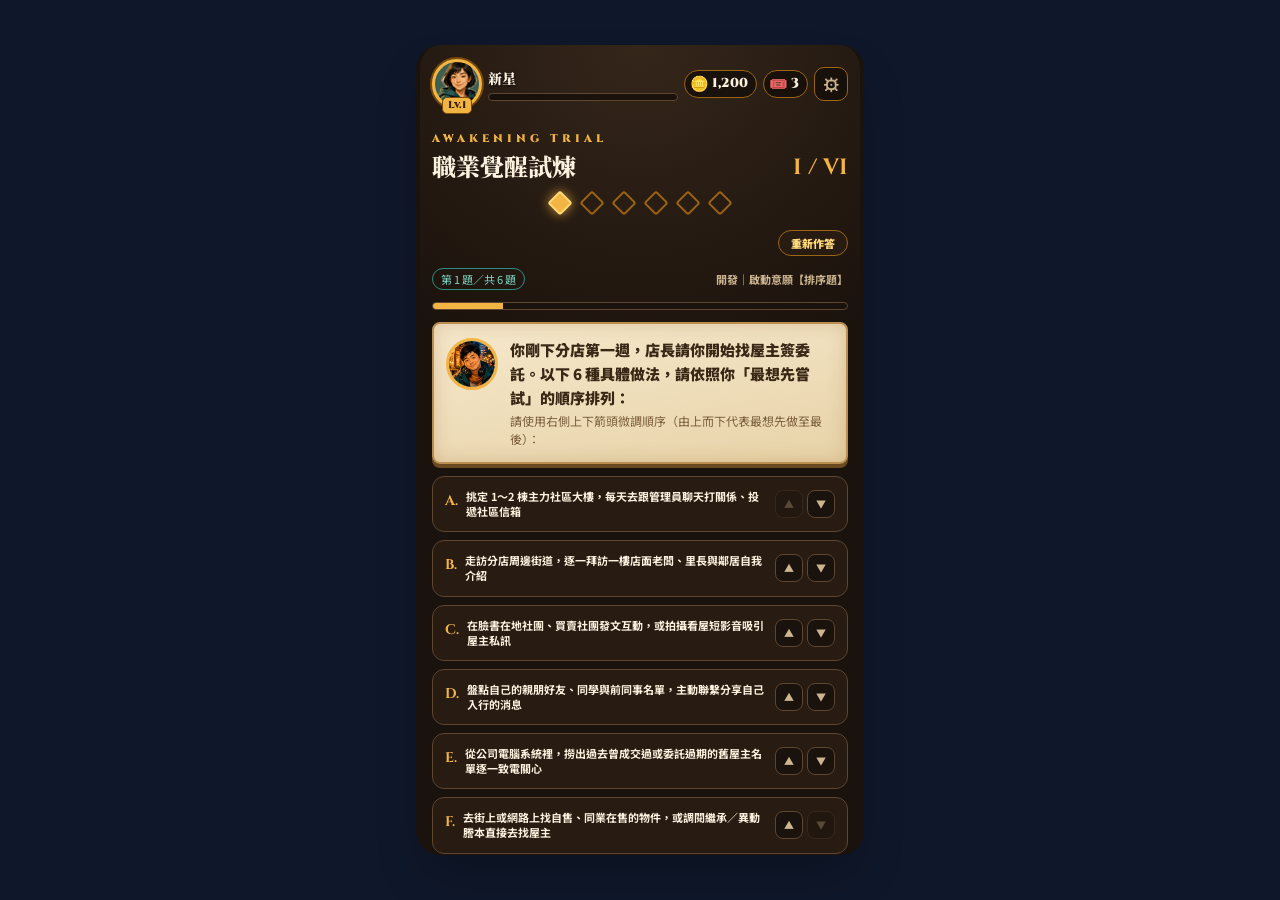
==== index.html @ 6717a186 "新增公會長後台（manager.html），店長功能和新人 APP 分開 - 新增 manager.html／manager.js／manager.css：Web 版公會長後台，沿用暖燈冒險風，適合電" ====
<!DOCTYPE html>
<html lang="zh-TW">
<head>
  <meta charset="UTF-8">
  <meta name="viewport" content="width=device-width, initial-scale=1.0, maximum-scale=1.0, user-scalable=no">
  <title>信義新人雙軌冒險系統</title>
  <link rel="stylesheet" href="./style.css?v=a0a22ce91d2d">
  <link rel="stylesheet" href="./cabinet-carousel.css?v=eacdd294b382">
  <link rel="stylesheet" href="./formal-features.css?v=f2ca365c1686">
<link rel="stylesheet" href="./formal-local.css?v=51ef784cbb22">
  <link rel="preconnect" href="https://fonts.googleapis.com">
  <link rel="stylesheet" href="https://fonts.googleapis.com/css2?family=Noto+Sans+TC:wght@500;700;900&family=Noto+Serif+TC:wght@700;900&family=Cinzel:wght@700;900&display=swap">
  <link rel="stylesheet" href="./theme-v4.css?v=v5b8">
  <link rel="stylesheet" href="./anim-v5.css?v=v5b8">
</head>
<body class="bg-slate-900 font-sans text-slate-900 select-none antialiased min-h-screen flex items-center justify-center p-0 sm:p-2">

  <!-- ======================================================== -->
  <!-- 手機外框容器 (Max 448px Mobile Mockup, 固定高度 flex 版型)  -->
  <!-- ======================================================== -->
  <div id="app-shell" class="w-full max-w-md bg-slate-50 h-screen sm:h-[90vh] sm:max-h-[920px] flex flex-col relative shadow-2xl overflow-hidden border-x-4 border-slate-900 sm:rounded-3xl">

    <!-- 頂部共通狀態欄 (Header: 永遠固定置頂) -->
    <header class="bg-sinyi-green text-white p-3 border-b-3 border-slate-900 shrink-0 z-40 shadow">
      <div class="flex justify-between items-center">
        <div class="flex items-center space-x-2">
          <div class="w-8 h-8 rounded-lg bg-lego-yellow text-slate-900 flex items-center justify-center font-black text-sm lego-card-sm">
            信
          </div>
          <div>
            <h1 class="text-xs font-black tracking-wide flex items-center gap-1">
              <span>信義新星・雙軌冒險</span>
              <span class="text-[9px] bg-white/20 px-1 rounded font-normal">正式版</span>
            </h1>
            <p class="text-[9px] text-emerald-100">新人培育導引 ✕ 遊戲化系統</p>
          </div>
        </div>

        <!-- 玩家等級與代幣資訊 -->
        <div class="flex items-center space-x-2 text-[10px] font-black">
          <div class="flex items-center space-x-1 bg-black/20 px-2 py-0.5 rounded-full border border-white/20">
            <span>⭐ Lv.<span id="header-user-level">1</span></span>
            <span class="text-emerald-300">|</span>
            <span id="header-user-exp">0</span> EXP
          </div>
          <div class="flex items-center bg-amber-400 text-slate-900 px-2 py-0.5 rounded-full border border-slate-900 lego-card-sm text-[9px]">
            🪙 <span id="header-user-coins">1,200</span>
          </div>
        </div>
      </div>
    </header>

    <!-- 主要內容滾動區 (中間獨立平滑滾動，頂底永遠不動) -->
    <main id="app-main-scroll" class="flex-1 overflow-y-auto p-3 space-y-3 pb-6">

      <!-- ======================================================== -->
      <!-- SCREEN 0: 新手適性測驗 (測驗完成後將永久隱藏)              -->
      <!-- ======================================================== -->
      <section id="screen-quiz-flow" class="space-y-3">
        <!-- 說明提示橫幅 -->
        <div class="bg-gradient-to-r from-lego-yellow to-amber-300 p-3 rounded-2xl lego-card text-slate-900 space-y-1">
          <div class="flex items-center justify-between">
            <span class="font-pixel text-[9px] bg-slate-900 text-white px-2 py-0.5 rounded">APTITUDE TEST</span>
            <span class="text-[10px] font-bold text-amber-950">官方雙軌風格測評</span>
          </div>
          <h2 class="text-xs font-black">新人適性啟航：找出最適合你的業務起跑線</h2>
          <p class="text-[10px] text-slate-700 leading-relaxed">
            透過 6 道情境選填題，精算推薦最符合你直覺的「開發起步路線」與「銷售起步路線」，完成後即可解鎖正式任務主頁與各大功能！
          </p>
        </div>

        <!-- 測驗卡片容器 -->
        <div id="quiz-container" class="bg-white p-3.5 rounded-2xl lego-card space-y-3">
          <div class="flex justify-between items-center text-xs">
            <span id="quiz-qnum-badge" class="font-pixel text-[9px] bg-lego-blue text-white px-2 py-0.5 rounded">第 1 題／共 6 題</span>
            <span id="quiz-type-label" class="text-[11px] font-bold text-slate-500">開發｜啟動意願排序題</span>
          </div>

          <div class="w-full bg-slate-200 h-2 rounded-full overflow-hidden border border-slate-400">
            <div id="quiz-progress-bar" class="bg-lego-green h-full w-[16.6%] transition-all duration-300"></div>
          </div>

          <div>
            <p id="quiz-question-title" class="text-xs font-black text-slate-900 leading-snug">
              你剛下分店第一週，店長請你開始找屋主簽委託。以下 6 種具體做法，請依照你「最想先嘗試」的順序排列：
            </p>
            <p id="quiz-question-hint" class="text-[10px] text-slate-500 mt-0.5">
              可點擊按鈕右側「▲ / ▼」上下微調，或直接拖曳調整排序。
            </p>
          </div>
          
          <!-- 選項清單區域 (第 1、4 題拖曳排序無第X名標籤) -->
          <div id="quiz-options-area" class="space-y-2 text-xs font-bold"></div>

          <!-- 排序題底部進度與重設 -->
          <div id="quiz-sort-footer" class="flex justify-between items-center pt-1 border-t border-slate-100 hidden">
            <span id="sort-progress-text" class="text-[10px] text-slate-500 font-bold">由上至下依序為優先順序</span>
            <button onclick="resetCurrentQuestionSort()" class="text-[10px] font-bold text-lego-red hover:underline flex items-center gap-0.5">
              <span>↺</span> 恢復預設
            </button>
          </div>

          <!-- 上下題切換按鈕列 -->
          <div class="flex items-center justify-between pt-2 border-t border-slate-100 gap-2">
            <button id="btn-prev-q" onclick="navigateQuiz(-1)" class="px-3 py-1.5 rounded-xl border-2 border-slate-800 bg-slate-100 text-slate-700 font-bold text-xs lego-btn disabled:opacity-40 disabled:pointer-events-none">
              ← 上一題
            </button>
            <div class="flex items-center gap-1">
              <button onclick="autoFillRemainingQuestions()" class="text-[9px] bg-slate-100 border border-slate-400 text-slate-600 px-2 py-1 rounded font-bold hover:bg-slate-200">
                ⚡ PM 一鍵填完
              </button>
              <button id="btn-next-q" onclick="navigateQuiz(1)" class="px-4 py-1.5 rounded-xl border-2 border-slate-900 bg-lego-yellow text-slate-900 font-black text-xs lego-btn">
                下一題 →
              </button>
            </div>
          </div>
        </div>

        <!-- 建議雙軌風格卡片 (即時計算呈現) -->
        <div id="card-recommendation" class="bg-amber-100 p-4 rounded-2xl lego-card space-y-3">
          <div class="flex items-center space-x-2">
            <span class="text-xl">🧭</span>
            <div>
              <div class="text-[9px] font-pixel text-lego-darkred">INITIAL RECOMMENDATION</div>
              <span class="text-xs font-black text-slate-900">適性傾向計算結果！建議雙軌起步路線：</span>
            </div>
          </div>
          
          <!-- 開發風格建議卡片 -->
          <div class="bg-white p-3 rounded-xl border-2 border-slate-900 flex justify-between items-center lego-card-sm gap-2">
            <div class="flex-1 min-w-0">
              <div class="text-[9px] font-bold text-slate-400 uppercase tracking-wider flex items-center gap-1">
                <span>建議開發路線</span>
                <span id="rec-dev-dimension" class="text-[8px] bg-emerald-100 text-emerald-800 px-1 py-0.2 rounded font-bold">地緣深耕</span>
              </div>
              <div class="text-xs font-black text-lego-green mt-0.5 flex items-center gap-1">
                <span id="rec-dev-icon">🏘️</span> <span id="rec-dev-title" class="truncate">社區經營型</span>
              </div>
              <div id="rec-dev-desc" class="text-[10px] text-slate-600 mt-0.5 leading-snug">鎖定特定社區大樓，針對管委會、物業人員與住戶建立長期關係與高頻互動，以掌握第一手屋況動態與委託機會。</div>
            </div>
            <button onclick="openChangeRouteModal('dev')" class="px-2.5 py-1.5 bg-lego-blue hover:bg-lego-darkblue text-white rounded-lg text-[10px] font-black shrink-0 lego-btn whitespace-nowrap">
              更換 ⇄
            </button>
          </div>

          <!-- 銷售風格建議卡片 -->
          <div class="bg-white p-3 rounded-xl border-2 border-slate-900 flex justify-between items-center lego-card-sm gap-2">
            <div class="flex-1 min-w-0">
              <div class="text-[9px] font-bold text-slate-400 uppercase tracking-wider flex items-center gap-1">
                <span>建議銷售路線</span>
                <span id="rec-sal-dimension" class="text-[8px] bg-blue-100 text-blue-800 px-1 py-0.2 rounded font-bold">人脈關係</span>
              </div>
              <div class="text-xs font-black text-lego-blue mt-0.5 flex items-center gap-1">
                <span id="rec-sal-icon">🗄️</span> <span id="rec-sal-title" class="truncate">公司既有人脈經營型</span>
              </div>
              <div id="rec-sal-desc" class="text-[10px] text-slate-600 mt-0.5 leading-snug">針對公司系統資料庫進行名單經營，對歷年已成交舊客、過往帶看未購客做定期回訪、需求喚醒與精準配案。</div>
            </div>
            <button onclick="openChangeRouteModal('sal')" class="px-2.5 py-1.5 bg-lego-blue hover:bg-lego-darkblue text-white rounded-lg text-[10px] font-black shrink-0 lego-btn whitespace-nowrap">
              更換 ⇄
            </button>
          </div>

          <!-- 確認鎖定路線並進入首頁按鈕 -->
          <button onclick="confirmAndEnterApp()" class="w-full py-3 bg-lego-red hover:bg-lego-darkred text-white rounded-xl text-xs font-black lego-btn flex items-center justify-center space-x-2 shadow-lg">
            <span>確認職業，進入主城</span>
            <span>➔</span>
          </button>
        </div>
      </section>

      <!-- ======================================================== -->
      <!-- TAB 1: 任務主頁 (Tasks Home)                             -->
      <!-- ======================================================== -->
      <section id="tab-tasks" class="space-y-3.5 hidden">
        <!-- 路線切換三按鈕列 -->
        <div class="grid grid-cols-3 gap-1.5 p-1 bg-slate-200 rounded-2xl border-2 border-slate-900 lego-card-sm">
          <button onclick="switchRoute('dev')" id="route-tab-dev" class="py-1.5 text-center rounded-xl text-xs font-black bg-lego-yellow text-slate-900 border border-slate-900 shadow-sm transition-all">
            社區深耕
          </button>
          <button onclick="switchRoute('sal')" id="route-tab-sal" class="py-1.5 text-center rounded-xl text-xs font-bold text-slate-600 hover:text-slate-900 transition-all">
            既有人脈
          </button>
          <button onclick="switchRoute('com')" id="route-tab-com" class="py-1.5 text-center rounded-xl text-xs font-bold text-slate-600 hover:text-slate-900 transition-all">
            冒險基本功
          </button>
        </div>

        <!-- 當前進行中 Hero 主線任務大卡片 -->
        <div id="tasks-hero-card" class="bg-white p-4 rounded-3xl lego-card border-slate-900 space-y-3">
          <!-- 動態注入 Hero 卡片內容 -->
        </div>

        <!-- 任務池列表 -->
        <div class="space-y-2">
          <div class="flex justify-between items-center px-1">
            <span id="tasks-pool-title" class="text-xs font-black text-slate-800">接下來的挑戰</span>
            <span class="text-[9px] text-slate-500 font-bold">完成解鎖更多情資</span>
          </div>
          <div id="tasks-slots-container" class="space-y-2">
            <!-- 動態注入任務槽 -->
          </div>
        </div>
      </section>

      <!-- ======================================================== -->
      <!-- TAB 2: 信義地圖 (PRD 案源/社區生活圈探索)                 -->
      <!-- ======================================================== -->
      <section id="tab-map" class="space-y-3 hidden">
        <!-- 頂部查詢切換列 -->
        <div class="flex items-center justify-between bg-white p-2 rounded-2xl lego-card-sm">
          <div class="flex space-x-1">
            <button onclick="switchMapQueryMode('community')" id="btn-query-comm" class="px-3 py-1 rounded-xl text-xs font-black bg-sinyi-green text-white border border-slate-900 transition-all">
              社區查詢
            </button>
            <button onclick="switchMapQueryMode('source')" id="btn-query-source" class="px-3 py-1 rounded-xl text-xs font-bold bg-slate-100 text-slate-600 hover:bg-slate-200 transition-all">
              案源查詢
            </button>
          </div>
          <!-- 建築圖例說明按鈕 -->
          <button onclick="openModal('modal-building-legend')" class="text-[10px] font-bold text-slate-600 hover:text-slate-900 flex items-center gap-1 bg-slate-100 px-2 py-1 rounded-lg border border-slate-300">
            <span>ℹ️ 建築圖例說明</span>
          </button>
        </div>

        <!-- 4大物件狀態色彩過濾列 (PRD 規格) -->
        <div class="flex items-center justify-between text-[9px] font-black bg-slate-200/80 p-2 rounded-xl border border-slate-300">
          <span class="text-slate-500">物件狀態：</span>
          <span class="flex items-center gap-1 text-emerald-800 bg-emerald-100 px-1.5 py-0.5 rounded border border-emerald-300">🟢 可售(信義有效)</span>
          <span class="flex items-center gap-1 text-amber-800 bg-amber-100 px-1.5 py-0.5 rounded border border-amber-300">🟡 潛案(市場在售)</span>
          <span class="flex items-center gap-1 text-slate-700 bg-slate-300 px-1.5 py-0.5 rounded border border-slate-400">⚪ 逾案(歷史過期)</span>
          <span class="flex items-center gap-1 text-rose-800 bg-rose-100 px-1.5 py-0.5 rounded border border-rose-300">🔴 開發機會</span>
        </div>

        <!-- 模擬地圖舞台 (互動點擊查看大樓與案源) -->
        <div class="relative w-full h-80 bg-slate-200 rounded-2xl border-3 border-slate-900 overflow-hidden lego-card">
          <!-- 道路底圖模擬 -->
          <div class="absolute inset-0 bg-[#e5e9ec]">
            <div class="absolute top-1/2 left-0 right-0 h-10 bg-slate-300 -translate-y-1/2 border-y-2 border-white/80"></div>
            <div class="absolute top-0 bottom-0 left-1/3 w-12 bg-slate-300 border-x-2 border-white/80"></div>
            <span class="absolute top-2 left-2 text-[9px] font-bold text-slate-400 tracking-wider">台北市信義區・松智生活圈</span>
          </div>

          <!-- 地標建築 1：大器四方 (社區大樓) -->
          <div onclick="selectMapBuilding('b1')" class="absolute top-12 left-10 p-2 bg-white rounded-xl border-2 border-slate-900 lego-btn cursor-pointer flex items-center space-x-1.5 z-10">
            <span class="text-xl">🏢</span>
            <div>
              <div class="text-[10px] font-black text-slate-900">大器四方</div>
              <div class="text-[8px] text-emerald-600 font-bold flex items-center gap-0.5">
                <span class="w-2 h-2 rounded-full bg-emerald-500 inline-block"></span> 可售 1 ｜ 潛案 2
              </div>
            </div>
          </div>

          <!-- 地標建築 2：松智金賞華廈 (華廈) -->
          <div onclick="selectMapBuilding('b2')" class="absolute top-28 right-8 p-2 bg-white rounded-xl border-2 border-slate-900 lego-btn cursor-pointer flex items-center space-x-1.5 z-10">
            <span class="text-xl">🏬</span>
            <div>
              <div class="text-[10px] font-black text-slate-900">松智金賞</div>
              <div class="text-[8px] text-amber-600 font-bold flex items-center gap-0.5">
                <span class="w-2 h-2 rounded-full bg-amber-500 inline-block"></span> 潛案 1 ｜ 逾案 1
              </div>
            </div>
          </div>

          <!-- 地標建築 3：莊敬路透天 (透天) -->
          <div onclick="selectMapBuilding('b3')" class="absolute bottom-6 left-12 p-2 bg-white rounded-xl border-2 border-slate-900 lego-btn cursor-pointer flex items-center space-x-1.5 z-10">
            <span class="text-xl">🏡</span>
            <div>
              <div class="text-[10px] font-black text-slate-900">莊敬傳家透天</div>
              <div class="text-[8px] text-rose-600 font-bold flex items-center gap-0.5">
                <span class="w-2 h-2 rounded-full bg-rose-500 inline-block"></span> 🔴 繼承異動機會
              </div>
            </div>
          </div>

          <!-- 地圖右下角快捷浮動資訊 -->
          <div class="absolute bottom-2 right-2 bg-white/95 px-2.5 py-1 rounded-xl border border-slate-800 text-[9px] font-bold shadow">
            點擊建築圖標查看 PRD 詳情
          </div>
        </div>

        <!-- 社區詳情抽屜面板 (點選建築後展開) -->
        <div id="building-detail-panel" class="bg-white p-3.5 rounded-2xl lego-card border-slate-900 space-y-3">
          <!-- 頂部標題與標籤 -->
          <div class="flex justify-between items-start border-b pb-2">
            <div>
              <div class="flex items-center gap-1.5">
                <span id="b-detail-icon" class="text-2xl">🏢</span>
                <div>
                  <h3 id="b-detail-name" class="text-xs font-black text-slate-900">大器四方</h3>
                  <p id="b-detail-type" class="text-[9px] text-slate-500">台北市信義區 ｜ 住宅大樓 (地上7層/地下1層)</p>
                </div>
              </div>
            </div>
            <button onclick="markCommunityTarget()" class="px-2.5 py-1 bg-lego-yellow hover:bg-amber-400 text-slate-900 rounded-lg text-[9px] font-black lego-btn">
              🎯 標記為耕耘目標
            </button>
          </div>

          <!-- 大樓四大詳細分頁抽屜切換 (PRD 規格) -->
          <div class="flex border-b border-slate-200 text-xs font-black text-slate-500">
            <button onclick="switchBuildingSubtab('summary')" id="bsub-tab-summary" class="pb-1.5 px-2 text-sinyi-green border-b-2 border-sinyi-green">社區摘要</button>
            <button onclick="switchBuildingSubtab('trends')" id="bsub-tab-trends" class="pb-1.5 px-2 hover:text-slate-800">行情走勢</button>
            <button onclick="switchBuildingSubtab('specs')" id="bsub-tab-specs" class="pb-1.5 px-2 hover:text-slate-800">社區詳情</button>
            <button onclick="switchBuildingSubtab('listings')" id="bsub-tab-listings" class="pb-1.5 px-2 hover:text-slate-800">在售案源</button>
          </div>

          <!-- 子頁籤內容區 (動態呈現) -->
          <div id="building-subtab-content" class="text-xs space-y-2">
            <!-- 動態注入社區摘要/行情/詳情/案源 -->
          </div>
        </div>
      </section>

      <!-- ======================================================== -->
      <!-- TAB 3: 成長手冊 (PRD 硬實力/軟實力與等級積分)             -->
      <!-- ======================================================== -->
      <section id="tab-handbook" class="space-y-3.5 hidden">
        <!-- 頂部能力總覽卡片 -->
        <div class="bg-gradient-to-r from-emerald-600 to-teal-700 text-white p-3.5 rounded-2xl lego-card border-slate-900 space-y-2">
          <div class="flex justify-between items-center">
            <div>
              <span class="text-[9px] font-pixel text-emerald-200">GROWTH HANDBOOK</span>
              <h2 class="text-xs font-black">新人全方位能力成長看板</h2>
            </div>
            <span class="text-xs font-black bg-white/20 px-2 py-0.5 rounded-full">
              等級最高 Lv.99
            </span>
          </div>
          <p class="text-[9px] text-emerald-100">
            每項能力依積分升等（如 10等需 300 分、11等需 350 分）。大分類等級依其所有子項總分精算！
          </p>

          <!-- 三大分類等級摘要列 -->
          <div class="grid grid-cols-3 gap-2 pt-1 text-center text-slate-900">
            <div class="bg-white/95 p-1.5 rounded-xl border border-slate-900">
              <div class="text-[8px] font-bold text-slate-500">硬實力・專業知識</div>
              <div class="text-xs font-black text-sinyi-green">Lv.<span id="cat-level-hard">4</span></div>
              <div class="text-[8px] text-slate-400">總分 <span id="cat-score-hard">120</span></div>
            </div>
            <div class="bg-white/95 p-1.5 rounded-xl border border-slate-900">
              <div class="text-[8px] font-bold text-slate-500">軟實力・開發能力</div>
              <div class="text-xs font-black text-lego-red">Lv.<span id="cat-level-dev">2</span></div>
              <div class="text-[8px] text-slate-400">總分 <span id="cat-score-dev">55</span></div>
            </div>
            <div class="bg-white/95 p-1.5 rounded-xl border border-slate-900">
              <div class="text-[8px] font-bold text-slate-500">軟實力・銷售能力</div>
              <div class="text-xs font-black text-lego-blue">Lv.<span id="cat-level-sal">2</span></div>
              <div class="text-[8px] text-slate-400">總分 <span id="cat-score-sal">45</span></div>
            </div>
          </div>
        </div>

        <!-- 3 大能力分類切換 -->
        <div class="flex border-2 border-slate-900 rounded-xl overflow-hidden bg-slate-200 lego-card-sm text-xs font-black">
          <button onclick="switchHandbookTab('hard')" id="hb-btn-hard" class="flex-1 py-1.5 bg-sinyi-green text-white transition-all text-center">
            硬實力：專業知識 (5項)
          </button>
          <button onclick="switchHandbookTab('dev')" id="hb-btn-dev" class="flex-1 py-1.5 bg-slate-100 text-slate-700 hover:bg-slate-50 transition-all text-center">
            軟實力：開發 (4項)
          </button>
          <button onclick="switchHandbookTab('sal')" id="hb-btn-sal" class="flex-1 py-1.5 bg-slate-100 text-slate-700 hover:bg-slate-50 transition-all text-center">
            軟實力：銷售 (4項)
          </button>
        </div>

        <!-- 能力清單卡片展示區 -->
        <div id="handbook-items-list" class="space-y-2 text-xs">
          <!-- 動態注入各子項進度、等級、升等所需分數與 PRD 定義 -->
        </div>
      </section>

      <!-- ======================================================== -->
      <!-- TAB 4: 主管展櫃 (PRD 盲盒抽卡與 3x3 趣味展示櫃)            -->
      <!-- ======================================================== -->
      <section id="tab-showcase" class="space-y-3.5 hidden">
        <!-- 頂部代幣與扭蛋機橫幅 -->
        <div class="bg-gradient-to-r from-amber-400 via-orange-400 to-amber-500 p-3.5 rounded-2xl lego-card border-slate-900 text-slate-900 space-y-2">
          <div class="flex justify-between items-center">
            <div class="flex items-center gap-1.5">
              <span class="text-xl">🎰</span>
              <div>
                <h2 class="text-xs font-black tracking-wide">主管 IP 盲盒扭蛋機</h2>
                <p id="gacha-active-pool-label" class="text-[9px] text-amber-950 font-bold">當期特選：【⚡ 托尼宇宙限定池 (12款主角)】</p>
              </div>
            </div>
            <!-- 代幣顯示區 -->
            <div class="flex items-center gap-2 bg-white/90 px-2.5 py-1 rounded-xl border border-slate-800 text-[10px] font-black shadow-sm">
              <span class="flex items-center gap-0.5">🪙 <span id="currency-coins">1,200</span></span>
              <span class="text-slate-300">|</span>
              <span class="flex items-center gap-0.5">🎟️ <span id="currency-tickets">3</span></span>
            </div>
          </div>

          <div class="flex gap-2 text-xs" aria-label="選擇獎池">
            <button id="pool-btn-tony" onclick="switchGachaPool('tony')" class="flex-1 py-1.5 rounded-lg bg-slate-900 text-white font-black border border-slate-900">托尼宇宙</button>
            <button id="pool-btn-chen" onclick="switchGachaPool('chen')" class="flex-1 py-1.5 rounded-lg bg-white text-slate-800 font-bold border border-slate-300">陳總宇宙</button>
            <button id="pool-btn-all" onclick="switchGachaPool('all')" class="flex-1 py-1.5 rounded-lg bg-white text-slate-800 font-bold border border-slate-300">雙宇宙混抽</button>
            <button id="pool-btn-super" onclick="switchGachaPool('super')" class="flex-1 py-1.5 rounded-lg bg-white text-slate-800 font-bold border border-slate-300">超業</button>
            <button id="pool-btn-family" onclick="switchGachaPool('family')" class="flex-1 py-1.5 rounded-lg bg-white text-slate-800 font-bold border border-slate-300">傳承限定</button>
          </div>
          <!-- 抽卡按鈕列 -->
          <div class="flex gap-2 pt-1">
            <button onclick="pullExecutiveGacha(1)" class="flex-1 py-2 bg-white hover:bg-slate-50 text-slate-900 rounded-xl text-xs font-black lego-btn flex flex-col items-center justify-center">
              <span>單抽盲盒</span>
              <span class="text-[8px] text-slate-500 font-bold mt-0.5">🪙 100 或 🎟️ 1 張</span>
            </button>
            <button onclick="pullExecutiveGacha(10)" class="flex-1 py-2 bg-lego-red hover:bg-lego-darkred text-white rounded-xl text-xs font-black lego-btn flex flex-col items-center justify-center shadow">
              <div class="flex items-center gap-1">
                <span>十連發盲盒</span>
                <span id="gacha-ten-badge" class="text-[8px] bg-yellow-300 text-slate-900 px-1 rounded font-pixel">95折・保底R</span>
              </div>
              <span id="gacha-ten-cost" class="text-[8px] text-amber-200 font-bold mt-0.5">🪙 950 幣 (保底稀有)</span>
            </button>
          </div>
          <p id="super-pool-note" class="hidden text-[9px] font-bold">超業系列：鼎元 4 款、婉嫣 5 款。每款都有 1～5 星造型；重複角色 +1 專屬碎片，每 5 片升 1 星。一般單抽機率：R 70%、SR 24%、SSR 6%；同稀有度內等機率抽取。與一般獎池共用 50 抽保底。</p>
          <p id="family-pool-note" class="hidden text-[9px] font-bold">周先生、王小姐各 50%，單抽與十連皆為獨立抽取。重複 IP 保留張數，可投入融合；KEN、HOWARD、HENRY 僅從融合取得。本池不累積一般獎池保底。</p>
          <div id="gacha-pity-info" class="flex justify-between items-center text-[8px] text-amber-950 font-bold px-0.5">
            <span>🛡️ 大保底機制：每 50 抽必得 SR 或 SSR 傳說造型</span>
            <span>已累積：<b id="gacha-pity-counter" class="text-slate-900">0</b>/50 抽</span>
          </div>
        </div>

        <button onclick="openAceBattle()" class="w-full py-3 rounded-xl bg-slate-900 text-amber-200 font-black text-sm lego-btn">⚔ IP 對戰擂台 · 選招出招</button>
        <button onclick="openFamilyFusion()" class="w-full py-3 rounded-xl bg-sinyi-green text-white font-black text-sm lego-btn">🧬 IP 融合工坊 · 成功率 70%，成功產出 3 張</button>

        <button onclick="openEvolutionCollection()" class="w-full py-2.5 rounded-xl bg-white text-sinyi-green font-black text-xs lego-btn">✨ 全角色五星進化圖鑑</button>

        <section id="ip-carousel" class="ip-carousel" aria-label="IP 角色展示櫃">
          <div class="carousel-heading"><div><small>THE IP COLLECTION</small><h3>我的 IP 典藏館</h3></div><span id="carousel-total">已收藏 0 款</span></div>
          <div id="carousel-filters" class="carousel-filters" role="group" aria-label="展示角色分類">
            <button data-filter="all" onclick="filterCabinetCarousel('all')" aria-pressed="true">全部</button>
            <button data-filter="chen" onclick="filterCabinetCarousel('chen')" aria-pressed="false">陳總</button>
            <button data-filter="tony" onclick="filterCabinetCarousel('tony')" aria-pressed="false">托尼</button>
            <button data-filter="super" onclick="filterCabinetCarousel('super')" aria-pressed="false">超業</button>
            <button data-filter="family" onclick="filterCabinetCarousel('family')" aria-pressed="false">傳承</button>
          </div>
          <div class="carousel-theater">
            <div id="carousel-stage" class="carousel-stage" role="region" aria-roledescription="角色輪播" aria-label="左右滑動瀏覽角色，亦可使用鍵盤左右鍵" tabindex="0"></div>
            <div class="carousel-nav"><button id="carousel-prev" onclick="moveCabinetCarousel(-1)" aria-label="上一位角色">‹</button><span id="carousel-position">0 / 0</span><button id="carousel-next" onclick="moveCabinetCarousel(1)" aria-label="下一位角色">›</button></div>
          </div>
          <p class="carousel-hint">左右滑動 · 點兩側角色切換 · 點中央角色看造型</p>
          <div class="carousel-info" aria-live="polite" aria-atomic="true">
            <div class="carousel-badges"><span id="carousel-category"></span><b id="carousel-rarity"></b></div>
            <h4 id="carousel-name"></h4><div id="carousel-stars" class="carousel-stars"></div>
            <p id="carousel-outfit" class="carousel-outfit"></p><p id="carousel-quote" class="carousel-quote"></p>
          </div>
          <div style="padding:0 15px"><button id="carousel-wardrobe" class="carousel-wardrobe" onclick="openCabinetCarouselWardrobe()">查看造型衣櫃　↗</button></div>
          <div id="carousel-thumbnails" class="carousel-thumbnails" role="group" aria-label="快速選擇收藏角色"></div>
        </section>
        <details class="cabinet-legacy"><summary>分店日常與陳列管理<small>小劇場・家具・九個陳列位置</small></summary>
        <!-- 3x3 立體九宮格展示櫃 -->
        <div class="bg-white p-3.5 rounded-2xl lego-card border-slate-900 space-y-2.5">
          <div class="flex justify-between items-center">
            <div class="flex items-center gap-1.5">
              <span class="text-lg">🏆</span>
              <div>
                <h3 class="text-xs font-black text-slate-900">我的分店日常 · 生活小劇場</h3>
                <p class="text-[9px] text-slate-500">布置家具，看看夥伴們會發生什麼故事</p>
              </div>
            </div>
            <!-- 展櫃材質切換 -->
            <div class="flex gap-1 text-[8px] font-bold">
              <button onclick="changePedestalTheme('wood')" class="px-1.5 py-0.5 rounded border border-amber-800 bg-amber-100 text-amber-900">原木</button>
              <button onclick="changePedestalTheme('marble')" class="px-1.5 py-0.5 rounded border border-slate-300 bg-slate-100 text-slate-700">大理石</button>
              <button onclick="changePedestalTheme('cyber')" class="px-1.5 py-0.5 rounded border border-purple-400 bg-purple-900 text-purple-200">賽博</button>
            </div>
          </div>

          <div class="life-toolbar"><span>BRANCH LIFE · 分店日常</span><button id="life-auto" onclick="toggleLifeAuto()" aria-pressed="true">自動小劇場：開</button></div>
          <div id="living-branch" class="living-branch life-wood">
            <div class="life-sign"><span>信</span><div><b>信義・日常俱樂部</b><small>A LITTLE PLACE, A LOT OF STORIES</small></div><i>OPEN</i></div>
            <div class="life-wall" aria-hidden="true"><div class="life-window"></div><div class="life-wall-note">一起工作<br><b>也一起生活。</b></div><span>🪴</span></div>
            <div class="life-floor"><div id="life-zones" class="life-zones"></div><div id="life-actors" class="life-actors"></div></div>
            <div class="life-room-caption">三個活動區 · 家具換個位置，故事也換個舞台</div>
          </div>
          <div class="life-dialogue" role="status" aria-live="polite"><div><span id="life-story-label">分店日常</span><button id="life-end-story" class="hidden" onclick="endLifeStory()">結束這段劇情</button></div><p id="life-story-line">歡迎來到你的分店！選一段小劇場，夥伴們就會走過去。</p><div id="life-progress" class="life-progress"></div></div>
          <div class="life-section-title"><b>① 布置你的分店</b><span>家具免費使用，不消耗材料</span></div>
          <div id="life-furniture" class="life-furniture"></div>
          <p id="life-layout-tip" class="life-layout-tip" role="status">先選家具，再點場景裡的活動區；家具會移動或交換位置。</p>
          <div class="life-section-title"><b>② 讓故事發生</b><span id="life-stamp-count">日常回憶 0 / 3</span></div>
          <div id="life-stories" class="life-stories"></div>
          <details class="life-roster-details"><summary>管理陳列夥伴與造型 <span>九個位置 · 點角色看衣櫃 · ⇄ 換角</span></summary>
          <div id="cabinet-3x3-container" class="grid grid-cols-3 gap-2 p-2.5 rounded-2xl border-2 border-slate-800 transition-all bg-amber-50/80">
            <!-- 動態注入 9 個立體展示底座 -->
          </div>
          </details>

          <!-- 展櫃社交與人氣列 -->
          <div class="flex items-center justify-between text-[10px] bg-slate-50 p-2 rounded-xl border border-slate-200">
            <div class="flex items-center gap-2">
              <span class="flex items-center gap-0.5 text-rose-600 font-black">❤️ 人氣值：<span id="cabinet-hearts-count">38</span></span>
              <span class="text-slate-400">|</span>
              <span class="text-slate-500 font-bold">本週排名：第 6 名</span>
            </div>
            <button onclick="openColleagueVisitModal()" class="px-2 py-1 bg-lego-blue hover:bg-lego-darkblue text-white rounded text-[9px] font-black lego-btn">
              👥 參觀同事展櫃
            </button>
          </div>
        </div>

        </details>

        <!-- 背包與升星突破 (Warehouse) -->
        <div class="bg-white p-3.5 rounded-2xl lego-card border-slate-900 space-y-2">
          <div class="flex justify-between items-center text-xs">
            <span class="font-black text-slate-900 flex items-center gap-1">
              <span>🎒</span> <span>公仔倉庫與升星突破</span>
            </span>
            <div class="flex gap-1 text-[9px]">
              <button onclick="filterWarehouse('all')" class="px-2 py-0.5 rounded bg-slate-900 text-white font-bold">全部</button>
              <button onclick="filterWarehouse('super')" class="px-2 py-0.5 rounded bg-emerald-100 text-emerald-900 font-bold border border-emerald-300">超業</button>
              <button onclick="filterWarehouse('SSR')" class="px-2 py-0.5 rounded bg-amber-100 text-amber-900 font-bold border border-amber-300">SSR</button>
              <button onclick="filterWarehouse('SR')" class="px-2 py-0.5 rounded bg-purple-100 text-purple-900 font-bold border border-purple-300">SR</button>
              <button onclick="filterWarehouse('R')" class="px-2 py-0.5 rounded bg-blue-100 text-blue-900 font-bold border border-blue-300">R</button>
            </div>
          </div>
          <div id="warehouse-grid" class="grid grid-cols-2 gap-2 text-xs">
            <!-- 動態注入擁有的主管公仔與碎片突破卡片 -->
          </div>
        </div>
      </section>

      <!-- ======================================================== -->
      <!-- TAB 5: 修練學院 (Candy 冒險島 ✕ AI Roleplay 雙子分頁)     -->
      <!-- ======================================================== -->
      <section id="tab-academy" class="space-y-3 hidden">
        <!-- 頂部雙子分頁切換列 -->
        <div class="grid grid-cols-2 gap-2 p-1 bg-slate-200 rounded-2xl border-2 border-slate-900 lego-card-sm text-xs font-black">
          <button onclick="switchAcademySubtab('school')" id="acad-subtab-school" class="py-2 rounded-xl bg-lego-yellow text-slate-900 border border-slate-900 shadow-sm transition-all text-center flex items-center justify-center gap-1">
            <span>🍬</span> <span>知識小學堂</span>
          </button>
          <button onclick="switchAcademySubtab('roleplay')" id="acad-subtab-roleplay" class="py-2 rounded-xl text-slate-600 hover:text-slate-900 transition-all text-center flex items-center justify-center gap-1">
            <span>🤖</span> <span>AI Roleplay</span>
          </button>
        </div>

        <!-- 子分頁 A: 知識小學堂 (Candy Crush S型闖關冒險) -->
        <div id="academy-subtab-school-view" class="space-y-3">
          <!-- 五大領域切換標籤 -->
          <div class="flex gap-1 overflow-x-auto pb-1 no-scrollbar text-xs font-black">
            <button onclick="switchSchoolDomain('tax')" id="school-dom-tax" class="px-3 py-1.5 rounded-xl bg-sinyi-green text-white shrink-0 border border-slate-900">
              🪙 稅務
            </button>
            <button onclick="switchSchoolDomain('mortgage')" id="school-dom-mortgage" class="px-3 py-1.5 rounded-xl bg-white text-slate-700 hover:bg-slate-50 shrink-0 border border-slate-300">
              🏦 貸款
            </button>
            <button onclick="switchSchoolDomain('contract')" id="school-dom-contract" class="px-3 py-1.5 rounded-xl bg-white text-slate-700 hover:bg-slate-50 shrink-0 border border-slate-300">
              📝 契據
            </button>
            <button onclick="switchSchoolDomain('law')" id="school-dom-law" class="px-3 py-1.5 rounded-xl bg-white text-slate-700 hover:bg-slate-50 shrink-0 border border-slate-300">
              ⚖️ 不動產法規
            </button>
            <button onclick="switchSchoolDomain('market')" id="school-dom-market" class="px-3 py-1.5 rounded-xl bg-white text-slate-700 hover:bg-slate-50 shrink-0 border border-slate-300">
              🏘️ 商圈行情
            </button>
          </div>

          <!-- 主題路線標籤 -->
          <div class="space-y-1">
            <div class="text-[9px] font-bold text-slate-500">主題冒險路線：</div>
            <div id="school-routes-container" class="flex gap-1.5 overflow-x-auto pb-1 no-scrollbar">
              <!-- 動態注入主題路線 -->
            </div>
          </div>

          <!-- Candy Crush 蜿蜒闖關地圖舞台 -->
          <div class="relative w-full h-[470px] rounded-3xl border-3 border-slate-900 overflow-hidden shadow-inner bg-gradient-to-b from-sky-300 via-pink-200 to-amber-100 p-3 flex flex-col justify-between">
            <!-- 裝飾背景雲朵與糖果 -->
            <div class="absolute top-4 left-6 text-2xl opacity-60 pointer-events-none">☁️</div>
            <div class="absolute top-20 right-6 text-xl opacity-60 pointer-events-none">🍭</div>
            <div class="absolute bottom-24 left-4 text-xl opacity-60 pointer-events-none">🍄</div>

            <!-- S 型蜿蜒路徑 SVG -->
            <svg class="absolute inset-0 w-full h-full pointer-events-none" viewBox="0 0 320 470" preserveAspectRatio="none">
              <path d="M 60 415 Q 160 415 240 355 T 90 275 T 240 185 T 160 75" fill="none" stroke="#fff" stroke-width="14" stroke-linecap="round" stroke-dasharray="8 6" opacity="0.9"/>
              <path d="M 60 415 Q 160 415 240 355 T 90 275 T 240 185 T 160 75" fill="none" stroke="#f43f5e" stroke-width="6" stroke-linecap="round" stroke-dasharray="6 6"/>
            </svg>

            <!-- 6 個闖關節點按鈕 (由下而上) -->
            <div class="relative w-full h-full">
              <!-- 第 01 關 (起點) -->
              <div onclick="launchSchoolStage(1)" class="absolute bottom-3 left-10 flex flex-col items-center cursor-pointer group z-10">
                <span id="school-node-star-1" class="text-[8px] font-black text-amber-500 leading-none">⭐⭐⭐</span>
                <div class="w-12 h-12 rounded-full bg-gradient-to-tr from-amber-500 to-yellow-300 border-2 border-slate-900 flex items-center justify-center text-white font-black text-xs lego-btn shadow-md group-hover:scale-110">
                  01
                </div>
                <span class="text-[8px] font-black text-slate-800 bg-white/90 px-1.5 py-0.5 rounded shadow-sm mt-0.5">名詞基礎</span>
              </div>

              <!-- 第 02 關 -->
              <div onclick="launchSchoolStage(2)" class="absolute bottom-24 right-12 flex flex-col items-center cursor-pointer group z-10">
                <span id="school-node-star-2" class="text-[8px] font-black text-amber-500 leading-none">⭐⭐☆</span>
                <div class="w-12 h-12 rounded-full bg-gradient-to-tr from-blue-500 to-cyan-300 border-2 border-slate-900 flex items-center justify-center text-white font-black text-xs lego-btn shadow-md group-hover:scale-110">
                  02
                </div>
                <span class="text-[8px] font-black text-slate-800 bg-white/90 px-1.5 py-0.5 rounded shadow-sm mt-0.5">條件判斷</span>
              </div>

              <!-- 第 03 關 (表單找碴) -->
              <div onclick="launchSchoolStage(3)" class="absolute top-48 left-14 flex flex-col items-center cursor-pointer group z-10 candy-active-node">
                <span class="text-xs -mb-1 animate-bounce">🚩</span>
                <div class="w-13 h-13 rounded-full bg-gradient-to-tr from-rose-500 to-pink-400 border-3 border-slate-900 flex items-center justify-center text-white font-black text-sm lego-btn shadow-lg">
                  03
                </div>
                <span class="text-[8px] font-black text-rose-900 bg-yellow-300 px-1.5 py-0.5 rounded shadow border border-slate-800 mt-0.5">表單找碴</span>
              </div>

              <!-- 第 04 關 (實務地雷) -->
              <div onclick="launchSchoolStage(4)" class="absolute top-32 right-12 flex flex-col items-center cursor-pointer group z-10">
                <span id="school-node-star-4" class="text-[8px] font-black text-slate-400 leading-none">☆☆☆</span>
                <div class="w-12 h-12 rounded-full bg-gradient-to-tr from-emerald-500 to-teal-400 border-2 border-slate-900 flex items-center justify-center text-white font-black text-xs lego-btn shadow-md group-hover:scale-110">
                  04
                </div>
                <span class="text-[8px] font-bold text-slate-800 bg-white/90 px-1.5 py-0.5 rounded shadow-sm mt-0.5">實務地雷</span>
              </div>

              <!-- 第 05 關 (數據試算拉桿) -->
              <div onclick="launchSchoolStage(5)" class="absolute top-16 left-28 flex flex-col items-center cursor-pointer group z-10">
                <span id="school-node-star-5" class="text-[8px] font-black text-slate-400 leading-none">☆☆☆</span>
                <div class="w-12 h-12 rounded-full bg-gradient-to-tr from-orange-500 to-amber-300 border-2 border-slate-900 flex items-center justify-center text-white font-black text-xs lego-btn shadow-md group-hover:scale-110">
                  05
                </div>
                <span class="text-[8px] font-bold text-slate-800 bg-white/90 px-1.5 py-0.5 rounded shadow-sm mt-0.5">數據試算</span>
              </div>

              <!-- 第 06 關 (Boss 關卡) -->
              <div onclick="launchSchoolStage(6)" class="absolute top-2 right-24 flex flex-col items-center cursor-pointer group z-10">
                <span class="text-sm">👑</span>
                <div class="w-14 h-14 rounded-2xl bg-gradient-to-tr from-purple-700 to-indigo-500 border-3 border-slate-900 flex items-center justify-center text-yellow-300 font-black text-sm lego-card shadow-xl group-hover:scale-105">
                  👹 06
                </div>
                <span class="text-[8px] font-black text-purple-900 bg-white px-2 py-0.5 rounded shadow mt-0.5">Boss實戰</span>
              </div>
            </div>
          </div>
        </div>

        <!-- 子分頁 B: AI Roleplay (PRD 擬真對練系統) -->
        <div id="academy-subtab-roleplay-view" class="space-y-3 hidden">
          <!-- 1. 設定階段面板 (Setup Screen) -->
          <div id="rp-setup-screen" class="bg-white p-3.5 rounded-2xl lego-card border-slate-900 space-y-3">
            <div class="flex justify-between items-center border-b pb-2">
              <div>
                <h3 class="text-xs font-black text-slate-900">AI 客戶擬真對練設定</h3>
                <p class="text-[9px] text-slate-500">輸入情境與客製對手標籤，開啟擬真對話訓練</p>
              </div>
              <span class="text-[9px] font-pixel bg-purple-100 text-purple-900 px-2 py-0.5 rounded border border-purple-300">PRD 規格版</span>
            </div>

            <!-- 1. 情境來源切換 -->
            <div class="space-y-1.5 text-xs">
              <div class="flex justify-between items-center">
                <label class="font-black text-slate-800">1. 情境來源</label>
                <div class="flex gap-1 text-[9px]">
                  <button onclick="toggleRPSourceMode('official')" id="rp-src-btn-official" class="px-2 py-0.5 rounded bg-lego-yellow font-black border border-slate-900">官方範本</button>
                  <button onclick="toggleRPSourceMode('custom')" id="rp-src-btn-custom" class="px-2 py-0.5 rounded bg-slate-100 text-slate-600 font-bold border border-slate-300">完全自訂</button>
                </div>
              </div>

              <!-- 官方範本橫向滑動卡 -->
              <div id="rp-official-templates-list" class="flex gap-1.5 overflow-x-auto pb-1 no-scrollbar">
                <!-- 動態注入 5 個官方範本 -->
              </div>

              <!-- 完全自訂情境輸入框 (預設隱藏) -->
              <div id="rp-custom-source-inputs" class="space-y-2 p-2.5 rounded-xl border-2 border-amber-400 bg-amber-50 hidden">
                <div>
                  <label class="text-[10px] font-black text-amber-950 flex items-center gap-1">
                    <span>✍️</span> <span>自訂對練情境背景與人物關係：</span>
                  </label>
                  <input id="rp-custom-title-input" type="text" placeholder="例如：面對繼承多手產權且急著分產的兄弟姊妹..." class="w-full mt-1 p-2 bg-white rounded-lg border border-slate-800 text-xs font-bold outline-none focus:ring-1 focus:ring-sinyi-green">
                </div>
              </div>
            </div>

            <!-- 2. 對手樣貌特質 (點選 3~5 項 + 行內自訂小框) -->
            <div class="space-y-2 text-xs pt-1 border-t border-slate-100">
              <div class="flex justify-between items-center">
                <label class="font-black text-slate-800">2. 對手樣貌特質 (點選 3～5 項)</label>
                <span id="rp-tags-count-badge" class="text-[9px] font-bold text-sinyi-green">已選 0 項標籤</span>
              </div>

              <!-- 【溝通節奏】 -->
              <div class="space-y-1">
                <div class="text-[9px] font-bold text-slate-500">【溝通節奏】</div>
                <div class="flex flex-wrap gap-1 items-center" id="rp-tags-row-pace">
                  <!-- 行內 +自訂 按鈕 -->
                  <button id="btn-toggle-custom-pace" onclick="toggleInlineTagInput('pace')" class="btn-custom-toggle px-2 py-0.5 rounded-full border border-dashed border-slate-400 bg-white text-slate-600 text-[10px] font-bold hover:bg-slate-50">
                    + 自訂
                  </button>
                  <div id="inline-input-box-pace" class="hidden flex items-center gap-1">
                    <input id="inline-input-text-pace" type="text" placeholder="自訂節奏..." class="px-1.5 py-0.5 border border-slate-800 rounded text-[9px] w-20">
                    <button onclick="addInlineCustomTag('pace')" class="px-1.5 py-0.5 bg-slate-900 text-white rounded text-[8px] font-bold">加入</button>
                  </div>
                </div>
              </div>

              <!-- 【關注焦點】 -->
              <div class="space-y-1">
                <div class="text-[9px] font-bold text-slate-500">【關注焦點】</div>
                <div class="flex flex-wrap gap-1 items-center" id="rp-tags-row-focus">
                  <button id="btn-toggle-custom-focus" onclick="toggleInlineTagInput('focus')" class="btn-custom-toggle px-2 py-0.5 rounded-full border border-dashed border-slate-400 bg-white text-slate-600 text-[10px] font-bold hover:bg-slate-50">
                    + 自訂
                  </button>
                  <div id="inline-input-box-focus" class="hidden flex items-center gap-1">
                    <input id="inline-input-text-focus" type="text" placeholder="自訂焦點..." class="px-1.5 py-0.5 border border-slate-800 rounded text-[9px] w-20">
                    <button onclick="addInlineCustomTag('focus')" class="px-1.5 py-0.5 bg-slate-900 text-white rounded text-[8px] font-bold">加入</button>
                  </div>
                </div>
              </div>

              <!-- 【心態與防禦】 -->
              <div class="space-y-1">
                <div class="text-[9px] font-bold text-slate-500">【心態與防禦】</div>
                <div class="flex flex-wrap gap-1 items-center" id="rp-tags-row-mindset">
                  <button id="btn-toggle-custom-mindset" onclick="toggleInlineTagInput('mindset')" class="btn-custom-toggle px-2 py-0.5 rounded-full border border-dashed border-slate-400 bg-white text-slate-600 text-[10px] font-bold hover:bg-slate-50">
                    + 自訂
                  </button>
                  <div id="inline-input-box-mindset" class="hidden flex items-center gap-1">
                    <input id="inline-input-text-mindset" type="text" placeholder="自訂心態..." class="px-1.5 py-0.5 border border-slate-800 rounded text-[9px] w-20">
                    <button onclick="addInlineCustomTag('mindset')" class="px-1.5 py-0.5 bg-slate-900 text-white rounded text-[8px] font-bold">加入</button>
                  </div>
                </div>
              </div>
            </div>

            <!-- 3. 物件資訊與 4. 練習核心目標 (兩欄) -->
            <div class="grid grid-cols-2 gap-2 text-xs pt-1 border-t border-slate-100">
              <div>
                <label class="font-black text-slate-800">3. 標的物件資訊</label>
                <select id="rp-property-select" class="w-full mt-1 p-2 rounded-xl border-2 border-slate-800 bg-slate-50 font-bold text-xs">
                  <option value="b1">大器四方 (4房/6280萬/信義在庫)</option>
                  <option value="b2">松智金賞 (3房/4150萬/市場自售)</option>
                  <option value="none">無特定物件 (通用諮詢)</option>
                </select>
              </div>

              <div>
                <label class="font-black text-slate-800">4. 練習核心目標</label>
                <select id="rp-goal-select" onchange="handleGoalSelectChange()" class="w-full mt-1 p-2 rounded-xl border-2 border-slate-800 bg-slate-50 font-bold text-xs">
                  <option value="預約實體帶看 / 碰面">預約實體帶看 / 碰面</option>
                  <option value="簽立委託 (轉任/續約)">簽立委託 (轉任/續約)</option>
                  <option value="化解稅費/新青安疑慮">化解稅費/新青安疑慮</option>
                  <option value="引導下斡旋 / 簽要約">引導下斡旋 / 簽要約</option>
                  <option value="custom">✍️ 自訂目標 (自行填寫)</option>
                </select>
              </div>
            </div>

            <!-- 自訂核心目標輸入框 (選取 custom 時展開) -->
            <div id="rp-custom-goal-box" class="hidden space-y-1 pt-1">
              <label class="text-[10px] font-black text-slate-800 flex items-center gap-1">
                <span>🎯</span> <span>請輸入你預計達成的核心目標：</span>
              </label>
              <input id="rp-custom-goal-input" type="text" placeholder="例如：讓客戶願意提供權狀影本與鑰匙借看..." class="w-full p-2 bg-slate-50 rounded-lg border border-slate-800 text-xs font-bold outline-none">
            </div>

            <!-- 互動模式與啟動按鈕 -->
            <div class="flex items-center justify-between pt-2 border-t border-slate-100">
              <div class="flex items-center gap-2">
                <span class="text-[10px] font-bold text-slate-500">互動模式：</span>
                <label class="flex items-center gap-1 text-[10px] font-black cursor-pointer">
                  <input type="radio" name="rp-mode" value="text" checked class="accent-sinyi-green"> 文字對話
                </label>
                <label class="flex items-center gap-1 text-[10px] font-black cursor-pointer">
                  <input type="radio" name="rp-mode" value="voice" class="accent-sinyi-green"> 語音對練
                </label>
              </div>
            </div>

            <!-- 開始對話大按鈕 -->
            <button onclick="startRPSessionFromSetup()" class="w-full py-3 bg-sinyi-green hover:bg-emerald-700 text-white rounded-xl text-xs font-black lego-btn flex items-center justify-center space-x-1.5 shadow">
              <span>🚀</span> <span>開啟對話框，進入實戰對練</span>
            </button>
          </div>

          <!-- 2. 真實進行中對話框 (Active Chat Screen) -->
          <div id="rp-chat-screen" class="bg-white rounded-2xl lego-card border-slate-900 overflow-hidden hidden flex flex-col h-[520px]">
            <!-- 頂部即時狀態列 (對手資訊 + Trust Meter + 10分鐘倒數) -->
            <div class="p-2.5 bg-slate-900 text-white flex justify-between items-center border-b border-slate-800">
              <div class="flex items-center space-x-2">
                <span id="rp-chat-avatar" class="text-2xl">🧐</span>
                <div>
                  <div class="flex items-center gap-1.5">
                    <span id="rp-chat-name" class="text-xs font-black">陳先生 (自售屋主)</span>
                    <span id="rp-chat-goal-pill" class="text-[8px] bg-yellow-400 text-slate-900 px-1 rounded font-bold">目標：約見面</span>
                  </div>
                  <div id="rp-chat-subtags" class="text-[8px] text-slate-400">急躁 ｜ 在意服務費 ｜ 對仲介防備</div>
                </div>
              </div>

              <!-- Trust Meter (0~100%) & 倒數 -->
              <div class="text-right">
                <div class="flex items-center gap-1 text-[9px] font-pixel text-emerald-400 justify-end">
                  <span>TRUST:</span>
                  <span id="rp-trust-val">40</span>%
                </div>
                <div class="w-16 bg-slate-700 h-1.5 rounded-full overflow-hidden mt-0.5 border border-slate-600">
                  <div id="rp-trust-bar" class="bg-emerald-400 h-full w-[40%] transition-all duration-300"></div>
                </div>
                <div id="rp-timer-text" class="text-[8px] text-amber-300 font-pixel mt-0.5">⏱️ 09:45</div>
              </div>
            </div>

            <!-- 對話訊息滾動區 -->
            <div id="rp-messages-scroll" class="flex-1 p-3 overflow-y-auto space-y-3 bg-slate-50 text-xs">
              <!-- 動態注入對話氣泡 -->
            </div>

            <!-- 底部對話輸入列 (文字打字 + 麥克風語音 + 快捷決策) -->
            <div class="p-2.5 bg-white border-t border-slate-200 space-y-2">
              <!-- 快捷話術決策選項 -->
              <div id="rp-quick-tactics" class="flex gap-1 overflow-x-auto pb-1 no-scrollbar text-[9px]">
                <!-- 動態注入快捷話術 -->
              </div>

              <div class="flex items-center gap-1.5">
                <button onclick="toggleVoiceInput()" id="rp-mic-btn" class="p-2 rounded-xl border border-slate-800 bg-slate-100 hover:bg-slate-200 text-sm lego-btn" title="語音輸入">
                  🎙️
                </button>
                <input id="rp-user-input" type="text" placeholder="輸入你想應對的話術或法規說明..." class="flex-1 p-2 rounded-xl border border-slate-800 text-xs font-bold outline-none focus:ring-1 focus:ring-sinyi-green" onkeydown="if(event.key==='Enter') sendRPUserMessage();">
                <button onclick="sendRPUserMessage()" class="px-3 py-2 bg-sinyi-green hover:bg-emerald-700 text-white rounded-xl text-xs font-black lego-btn">
                  送出
                </button>
              </div>

              <div class="flex justify-between items-center text-[9px] text-slate-500 pt-0.5">
                <button onclick="backToRPSetup()" class="text-slate-400 hover:text-slate-700">← 返回重新設定</button>
                <button onclick="concludeRPSession('manual')" class="text-rose-600 font-bold hover:underline">結算並產出覆盤報告</button>
              </div>
            </div>
          </div>
        </div>
      </section>

    </main>

    <!-- ======================================================== -->
    <!-- 經典手機 APP 底部導覽列 (五大分頁，永遠固定置底)             -->
    <!-- 依需求順序調整為：地圖 ➔ 成長手冊 ➔ 任務 ➔ 收藏櫃 ➔ 學院    -->
    <!-- ======================================================== -->
    <nav id="bottom-navbar" class="w-full bg-white border-t-3 border-slate-900 py-2 px-1 flex justify-around items-center shrink-0 z-40 shadow-2xl hidden">
      <button onclick="switchTab('tab-map')" id="nav-btn-map" class="flex flex-col items-center flex-1 text-slate-400 hover:text-slate-800 transition-all">
        <span class="text-base">🗺️</span>
        <span class="text-[9px] font-bold mt-0.5 whitespace-nowrap">信義地圖</span>
      </button>
      <button onclick="switchTab('tab-handbook')" id="nav-btn-handbook" class="flex flex-col items-center flex-1 text-slate-400 hover:text-slate-800 transition-all">
        <span class="text-base">📊</span>
        <span class="text-[9px] font-bold mt-0.5 whitespace-nowrap">成長手冊</span>
      </button>
      <button onclick="switchTab('tab-tasks')" id="nav-btn-tasks" class="flex flex-col items-center flex-1 text-sinyi-green transition-all">
        <span class="text-base">📋</span>
        <span class="text-[9px] font-black mt-0.5 whitespace-nowrap">任務主頁</span>
      </button>
      <button onclick="switchTab('tab-showcase')" id="nav-btn-showcase" class="flex flex-col items-center flex-1 text-slate-400 hover:text-slate-800 transition-all">
        <span class="text-base">🏆</span>
        <span class="text-[9px] font-bold mt-0.5 whitespace-nowrap">收藏櫃</span>
      </button>
      <button onclick="switchTab('tab-academy')" id="nav-btn-academy" class="flex flex-col items-center flex-1 text-slate-400 hover:text-slate-800 transition-all">
        <span class="text-base">🎓</span>
        <span class="text-[9px] font-bold mt-0.5 whitespace-nowrap">修練學院</span>
      </button>
    </nav>

    <!-- ======================================================== -->
    <!-- MODALS 彈窗群                                             -->
    <!-- ======================================================== -->

    <!-- 知識小學堂專屬闖關答題彈窗 (School Stage Challenge Modal) -->
    <div id="modal-school-stage-play" class="fixed inset-0 bg-slate-900/80 backdrop-blur-sm z-50 hidden flex items-end sm:items-center justify-center p-0 sm:p-4">
      <div class="bg-white w-full max-w-md rounded-t-3xl sm:rounded-3xl border-4 border-slate-900 p-4 space-y-3.5 lego-card max-h-[92vh] overflow-y-auto">
        <!-- 頂部標題與關卡資訊 (字級放大) -->
        <div class="flex justify-between items-center pb-2.5 border-b-2 border-slate-200">
          <div class="flex items-center gap-2">
            <span id="stage-play-icon" class="text-2xl">🍭</span>
            <div>
              <div class="flex items-center gap-1.5 flex-wrap">
                <span id="stage-play-domain-tag" class="text-[9px] bg-sinyi-green text-white font-pixel px-2 py-0.5 rounded">稅務</span>
                <h3 id="stage-play-title" class="text-sm font-black text-slate-900">第 01 關：房地合一稅持有年限與稅率配對</h3>
              </div>
              <p id="stage-play-subtitle" class="text-xs text-slate-500 font-bold mt-0.5">全對最高三星 ➔ 連動專業知識 +30 EXP</p>
            </div>
          </div>
          <button onclick="closeModal('modal-school-stage-play')" class="text-slate-400 hover:text-slate-900 font-black text-xl p-1">✕</button>
        </div>

        <!-- 題型互動專屬動態容器 -->
        <div id="stage-play-content-area" class="space-y-3">
          <!-- 動態注入各關卡題目卡片 -->
        </div>

        <!-- 底部結算/送出按鈕 (字級放大) -->
        <div id="stage-play-footer" class="pt-2 border-t border-slate-100 flex items-center justify-between gap-2">
          <button onclick="closeModal('modal-school-stage-play')" class="px-4 py-2.5 bg-slate-100 hover:bg-slate-200 text-slate-700 font-bold text-xs sm:text-sm rounded-xl border border-slate-300">
            離開
          </button>
          <button id="btn-submit-stage-answer" onclick="submitCurrentStageAnswer()" class="flex-1 py-2.5 bg-sinyi-green hover:bg-emerald-700 text-white font-black text-xs sm:text-sm rounded-xl lego-btn flex items-center justify-center gap-1">
            <span>確認送出答案</span>
            <span>➔</span>
          </button>
        </div>
      </div>
    </div>

    <!-- AI Roleplay 四大維度覆盤分析報告彈窗 (Review Report Modal) -->
    <div id="modal-rp-review" class="fixed inset-0 bg-slate-900/70 backdrop-blur-sm z-50 hidden flex items-end sm:items-center justify-center p-0 sm:p-4">
      <div class="bg-white w-full max-w-md rounded-t-3xl sm:rounded-3xl border-4 border-slate-900 p-4 space-y-3 lego-card max-h-[90vh] overflow-y-auto">
        <div class="flex justify-between items-center pb-2 border-b-2 border-slate-200">
          <div class="flex items-center gap-1.5">
            <span class="text-2xl">📊</span>
            <div>
              <h3 class="text-xs font-black text-slate-900">AI Roleplay 四大維度覆盤報告</h3>
              <p class="text-[9px] text-slate-500 font-bold">實戰成果量化 ➔ 連動能力成長積分</p>
            </div>
          </div>
          <button onclick="closeModal('modal-rp-review')" class="text-slate-400 hover:text-slate-900 font-black text-lg p-1">✕</button>
        </div>

        <!-- 總結星等與戰力積分卡 -->
        <div class="bg-gradient-to-r from-amber-400 to-yellow-300 p-3 rounded-2xl lego-card border-slate-900 text-slate-900 flex justify-between items-center shadow-sm">
          <div>
            <div class="text-[9px] font-black uppercase text-amber-950 font-pixel">FINAL EVALUATION</div>
            <div id="rp-review-stars" class="text-base font-black">⭐⭐⭐ 三星大師</div>
            <div id="rp-review-points-badge" class="text-[9px] font-bold text-slate-800 mt-0.5">獲得專業領域能力值 +30 EXP ｜ 🪙 +150 盲盒幣</div>
          </div>
          <div class="text-right">
            <div class="text-2xl font-black font-pixel" id="rp-review-total-score">18 / 20</div>
            <div class="text-[8px] text-amber-950 font-bold">總分評級</div>
          </div>
        </div>

        <!-- 四大維度評分矩陣 (Rubric 1~5分) -->
        <div class="space-y-1.5 text-xs">
          <div class="font-black text-slate-800 text-[10px]">四大維度評分矩陣 (Rubric 各 1~5 分)：</div>
          <div class="space-y-1 bg-slate-50 p-2.5 rounded-xl border border-slate-200">
            <div class="flex justify-between items-center text-[10px]">
              <span class="font-bold text-slate-700">1. 專業知識正確性 (法規/稅費/行情)：</span>
              <span class="font-black text-sinyi-green font-pixel" id="rubric-score-1">5 / 5</span>
            </div>
            <div class="flex justify-between items-center text-[10px]">
              <span class="font-bold text-slate-700">2. 探詢與傾聽能力 (痛點與隱藏動機)：</span>
              <span class="font-black text-sinyi-green font-pixel" id="rubric-score-2">4 / 5</span>
            </div>
            <div class="flex justify-between items-center text-[10px]">
              <span class="font-bold text-slate-700">3. 異議排解技巧 (服務費/同業抗性)：</span>
              <span class="font-black text-sinyi-green font-pixel" id="rubric-score-3">4 / 5</span>
            </div>
            <div class="flex justify-between items-center text-[10px]">
              <span class="font-bold text-slate-700">4. 促成與主動推進 (行動號召 CTA)：</span>
              <span class="font-black text-sinyi-green font-pixel" id="rubric-score-4">5 / 5</span>
            </div>
          </div>
        </div>

        <!-- 強項肯定與扣分地雷 -->
        <div class="space-y-2 text-xs">
          <div class="p-2 rounded-xl bg-emerald-50 border border-emerald-300 space-y-0.5">
            <div class="font-black text-emerald-900 text-[10px] flex items-center gap-1">
              <span>🌟 強項肯定：</span>
            </div>
            <p id="rp-review-positive" class="text-[10px] text-emerald-800 leading-snug">
              精準抓住客戶「擔心售後糾紛」的痛點，以信義房屋「漏水保固與產權查核」作為核心價值主張，成功化解服務費抗性！
            </p>
          </div>

          <div class="p-2 rounded-xl bg-rose-50 border border-rose-300 space-y-0.5">
            <div class="font-black text-rose-900 text-[10px] flex items-center gap-1">
              <span>⚠️ 扣分地雷與改善建議：</span>
            </div>
            <p id="rp-review-negative" class="text-[10px] text-rose-800 leading-snug">
              初期客戶語氣急躁時，略顯急於介紹公司品牌，建議先複誦客戶時間限制並以一句話直切利益核心。
            </p>
          </div>

          <div class="p-2.5 rounded-xl bg-amber-50 border border-amber-300 space-y-1">
            <div class="font-black text-amber-950 text-[10px] flex items-center gap-1">
              <span>🏆 店長級黃金示範話術：</span>
            </div>
            <p id="rp-review-gold" class="text-[10px] text-amber-900 leading-snug italic">
              「陳大哥我完全理解您時間寶貴。您自售最在意的無非是『實拿金額』與『買方付款安全』。我手上正有兩組已備妥自備款的松智換屋買方，明天下午兩點我先帶買方過來現場看，若滿意我們再談委託，完全不耽誤您的時間，您看可以嗎？」
            </p>
          </div>
        </div>

        <button onclick="applyRPReviewReward()" class="w-full py-2.5 bg-sinyi-green hover:bg-emerald-700 text-white font-black text-xs rounded-xl lego-btn">
          領取戰力經驗值並返回
        </button>
      </div>
    </div>

    <!-- 更換路線彈窗 (Change Route Modal) -->
    <div id="modal-change-route" class="fixed inset-0 bg-slate-900/60 backdrop-blur-sm z-50 hidden flex items-end sm:items-center justify-center p-0 sm:p-4">
      <div class="bg-white w-full max-w-md rounded-t-3xl sm:rounded-3xl border-4 border-slate-900 p-4 space-y-3 lego-card max-h-[85vh] overflow-y-auto">
        <div class="flex justify-between items-center pb-2 border-b-2 border-slate-200">
          <h3 id="route-modal-title" class="text-xs font-black text-slate-900">更換起步路線</h3>
          <button onclick="closeModal('modal-change-route')" class="text-slate-400 hover:text-slate-900 font-black text-lg p-1">✕</button>
        </div>
        <div id="route-options-list" class="space-y-2 text-xs">
          <!-- 動態注入各風格選項 -->
        </div>
      </div>
    </div>

    <!-- 盲盒抽卡揭曉彈窗 (Gacha Reveal Modal) -->
    <div id="modal-gacha-reveal" class="fixed inset-0 bg-slate-900/80 backdrop-blur-md z-50 hidden flex items-center justify-center p-4">
      <div class="bg-white w-full max-w-sm rounded-3xl border-4 border-slate-900 p-4 space-y-3 lego-card text-center">
        <div class="flex justify-between items-center border-b pb-1">
          <span id="gacha-reveal-heading" class="text-[10px] font-pixel text-lego-darkred font-black">GACHA REVEAL</span>
          <button onclick="closeModal('modal-gacha-reveal')" class="text-slate-400 hover:text-slate-800 font-black text-sm">✕</button>
        </div>
        <div id="gacha-reveal-container" class="space-y-2 py-2 max-h-[60vh] overflow-y-auto">
          <!-- 動態注入抽卡動畫與卡片結果 -->
        </div>
        <button onclick="closeModal('modal-gacha-reveal')" class="w-full py-2.5 bg-lego-yellow hover:bg-amber-400 text-slate-900 font-black text-xs rounded-xl lego-btn">
          收下並放入公仔倉庫
        </button>
      </div>
    </div>

    <!-- 展櫃位置替換公仔選擇彈窗 (Select Figurine Modal) -->
    <div id="modal-select-figurine" class="fixed inset-0 bg-slate-900/60 backdrop-blur-sm z-50 hidden flex items-end sm:items-center justify-center p-0 sm:p-4">
      <div class="bg-white w-full max-w-md rounded-t-3xl sm:rounded-3xl border-4 border-slate-900 p-4 space-y-3 lego-card max-h-[80vh] overflow-y-auto">
        <div class="flex justify-between items-center pb-2 border-b">
          <h3 class="text-xs font-black text-slate-900">選擇要陳列的主管公仔</h3>
          <button onclick="closeModal('modal-select-figurine')" class="text-slate-400 hover:text-slate-900 font-black text-lg p-1">✕</button>
        </div>
        <div id="select-figurine-list" class="space-y-2 text-xs">
          <!-- 動態注入可陳列的公仔 -->
        </div>
      </div>
    </div>

    <!-- 參觀同事展櫃彈窗 (Colleague Visit Modal) -->
    <div id="modal-colleague-visit" class="fixed inset-0 bg-slate-900/60 backdrop-blur-sm z-50 hidden flex items-end sm:items-center justify-center p-0 sm:p-4">
      <div class="bg-white w-full max-w-md rounded-t-3xl sm:rounded-3xl border-4 border-slate-900 p-4 space-y-3 lego-card max-h-[85vh] overflow-y-auto">
        <div class="flex justify-between items-center pb-2 border-b">
          <div>
            <h3 class="text-xs font-black text-slate-900">松智旗艦店・小林的 3x3 展櫃</h3>
            <p class="text-[9px] text-slate-500">本週累積人氣：❤️ 142 ｜ 稱號：陳總與托尼首席收藏家</p>
          </div>
          <button onclick="closeModal('modal-colleague-visit')" class="text-slate-400 hover:text-slate-900 font-black text-lg p-1">✕</button>
        </div>
        <div id="colleague-cabinet-grid" class="grid grid-cols-3 gap-1.5 p-2 bg-gradient-to-b from-purple-950 to-slate-900 rounded-2xl border-2 border-purple-500 text-center">
          <!-- 動態載入同事的陳總與托尼公仔 -->
        </div>
        <div class="flex gap-2">
          <button onclick="likeColleagueCabinet()" class="flex-1 py-2 bg-rose-500 hover:bg-rose-600 text-white font-black text-xs rounded-xl lego-btn flex items-center justify-center gap-1 shadow">
            <span>❤️ 送愛心點讚 (+1 人氣)</span>
          </button>
          <button onclick="sendBulletComment()" class="px-3 py-2 bg-slate-100 hover:bg-slate-200 text-slate-700 font-bold text-xs rounded-xl border border-slate-300">
            💬 留言彈幕
          </button>
        </div>
      </div>
    </div>

    <!-- IP 公仔詳情與故事介紹彈窗 (Figurine Detail Modal) -->
    <div id="modal-figurine-detail" class="fixed inset-0 bg-slate-900/80 backdrop-blur-md z-50 hidden flex items-center justify-center p-4">
      <div class="bg-white w-full max-w-sm rounded-3xl border-4 border-slate-900 p-4 space-y-3 lego-card text-center relative max-h-[85vh] overflow-y-auto">
        <button onclick="closeModal('modal-figurine-detail')" class="absolute top-3 right-3 text-slate-400 hover:text-slate-800 font-black text-lg">✕</button>
        
        <div class="flex items-center justify-center gap-2 pt-1">
          <span id="fig-detail-universe-badge" class="text-[10px] bg-amber-400 text-slate-900 font-black px-2 py-0.5 rounded border border-slate-900">托尼宇宙（主角）</span>
          <span id="fig-detail-rarity-badge" class="text-[10px] font-pixel px-2 py-0.5 rounded font-black bg-amber-400 text-slate-900">SSR</span>
        </div>

        <div id="fig-detail-avatar-container" class="py-2 flex justify-center">
          <!-- 動態注入大尺寸立體公仔貼紙 -->
        </div>

        <div>
          <h3 id="fig-detail-name" class="text-base font-black text-slate-900">恐龍托尼</h3>
          <p id="fig-detail-title-badge" class="text-xs text-slate-500 font-bold mt-0.5">巨獸霸王龍</p>
          <div id="fig-detail-stars" class="text-amber-500 text-sm font-pixel mt-1">★★★☆☆</div>
        </div>

        <div id="fig-evolution-panel" class="hidden bg-amber-50 p-3 rounded-2xl border border-amber-300 space-y-2">
          <p id="fig-evolution-title" class="text-xs font-black">五星造型衣櫃</p>
          <p id="fig-evolution-stage" class="text-xs font-bold text-amber-900" aria-live="polite"></p>
          <div id="fig-evolution-options" class="evolution-options"></div>
          <p class="text-[10px] text-slate-500">升星會解鎖並換上新造型。已解鎖的造型可自由切換，不消耗碎片。</p>
          <button id="fig-evolution-equip" class="evolution-upgrade">使用此造型</button>
          <button id="fig-evolution-upgrade" class="evolution-upgrade">升星突破</button>
        </div>

        <div class="bg-slate-50 p-3 rounded-2xl border border-slate-200 text-left space-y-1.5 text-xs">
          <div class="font-black text-slate-800 flex items-center gap-1"><span>📖</span> <span>造型由來與人設背景：</span></div>
          <p id="fig-detail-desc" class="text-slate-600 text-[11px] leading-relaxed">
            大口張開的呆萌翠綠暴龍皮套裝，托尼從恐龍巨嘴中露出淡定表情！
          </p>
        </div>

        <div class="bg-amber-50 p-3 rounded-2xl border border-amber-300 text-left space-y-1 text-xs">
          <div class="font-black text-amber-950 flex items-center gap-1"><span>💬</span> <span>專屬招牌台詞：</span></div>
          <p id="fig-detail-quote" class="text-amber-900 font-bold text-[11px] italic">
            「吼！房仲界巨獸托尼登場，好案子全部一口咬住！」
          </p>
        </div>

        <button id="btn-fig-voice-preview" class="w-full py-2.5 bg-sinyi-green hover:bg-emerald-700 text-white font-black text-xs rounded-xl lego-btn flex items-center justify-center gap-1 shadow">
          <span>🔊 試聽招牌語音金句</span>
        </button>
      </div>
    </div>
  </div>

  <!-- 自訂 Toast 提示浮窗 -->
    <div id="custom-toast" class="fixed top-14 left-1/2 -translate-x-1/2 bg-slate-900/90 text-white text-xs font-bold px-4 py-2 rounded-2xl border-2 border-lego-yellow shadow-2xl z-50 pointer-events-none transition-all duration-300 opacity-0 -translate-y-2 flex items-center gap-2">
      <span id="toast-icon">✨</span>
      <span id="toast-msg">提示訊息</span>
    </div>

  </div>

  <!-- ======================================================== -->
  <!-- JAVASCRIPT 全域邏輯與資料庫                               -->
  <!-- ======================================================== -->
  <div id="modal-task-action" role="dialog" aria-modal="true" aria-labelledby="modal-task-title" class="hidden fixed inset-0 z-50 bg-black/60 flex items-center justify-center p-4">
    <div class="bg-white rounded-2xl lego-card w-full max-w-md p-4 space-y-3 max-h-[85vh] overflow-y-auto">
      <div class="flex justify-between items-center"><span id="modal-task-tag" class="text-xs font-black text-sinyi-green"></span><button onclick="closeModal('modal-task-action')" aria-label="關閉任務視窗" class="lego-btn rounded-lg px-3 py-1">✕</button></div>
      <h2 id="modal-task-title" class="text-sm font-black"></h2>
      <div id="modal-task-content" class="space-y-3"></div>
      <p class="text-xs text-slate-500">原型示範：此處的提交不會傳送至公司日報表。</p>
      <button onclick="submitCurrentTaskDemo()" class="w-full py-3 bg-sinyi-green text-white rounded-xl lego-btn font-black text-xs">確認完成並領取獎勵</button>
    </div>
  </div>
  <div id="modal-evolution-collection" role="dialog" aria-modal="true" aria-labelledby="evolution-collection-title" class="hidden fixed inset-0 z-50 bg-black/70 flex items-center justify-center p-4">
    <div class="bg-white rounded-2xl lego-card w-full max-w-md p-4 space-y-3 max-h-[85vh] overflow-y-auto">
      <div class="flex justify-between items-center"><h2 id="evolution-collection-title" class="text-sm font-black">全角色五星進化圖鑑</h2><button onclick="closeModal('modal-evolution-collection')" aria-label="關閉進化圖鑑" class="px-2 py-1 lego-btn rounded-lg">✕</button></div>
      <p class="text-xs text-slate-500">點選角色查看 1～5 星造型。圖鑑可預覽尚未獲得的角色。</p>
      <a href="./evolution-gallery.html" target="_blank" rel="noopener" class="block text-xs font-bold text-sinyi-green underline">攤開全部五星造型一起比較 ↗</a>
      <a href="./heir-evolution-gallery.html" target="_blank" rel="noopener" class="block text-xs font-bold text-sinyi-green underline">查看 KEN、HOWARD、HENRY 五星造型 ↗</a>
      <div id="evolution-collection-list" class="grid grid-cols-3 gap-2"></div>
    </div>
  </div>
  <div id="modal-family-fusion" role="dialog" aria-modal="true" aria-labelledby="family-fusion-title" class="hidden fixed inset-0 z-50 bg-black/70 flex items-center justify-center p-4">
    <div id="family-fusion-panel" class="family-fusion-panel w-full max-w-md max-h-[85vh] overflow-y-auto">
      <div class="family-heading"><div><small>IP FUSION · 傳承融合</small><h2 id="family-fusion-title">IP 融合工坊</h2></div><button id="family-fusion-close" onclick="closeModal('modal-family-fusion')" aria-label="關閉 IP 融合工坊" class="px-2 py-1 font-black">✕</button></div>
      <div id="family-fusion-controls">
      <p class="family-intro">從獎池蒐集周先生與王小姐，點選下方素材槽，放入已擁有的兩張 IP。</p>
      <div id="family-founders" class="family-founders"></div>
      <div class="family-recipe">周先生 IP ×1 ＋ 王小姐 IP ×1<br><strong>↓ 成功時一次產出 KEN ＋ HOWARD ＋ HENRY</strong><br><b class="family-odds">成功 70% · 失敗 30%</b></div>
      <div id="family-heirs" class="family-heirs"></div>
      <p class="family-note">每次獨立判定。無論成功或失敗，都消耗周先生、王小姐各一張；失敗不產出角色。素材無剩餘張數時會從展櫃收回。融合不另扣遊戲幣。</p>
      <button id="family-fuse-button" class="family-fuse-button" onclick="fuseFamilyIP()" disabled>請放入周先生與王小姐 IP</button>
      <div class="family-recruit-actions"><button onclick="closeModal('modal-family-fusion'); switchGachaPool('family')">前往獎池抽取素材 IP</button><span class="text-xs text-center self-center">產物收藏 <b id="family-collection-count">0 / 3</b></span></div>
      </div>
      <div id="family-fusion-animation" class="family-fusion-animation hidden" role="status" aria-live="polite">
        <div class="family-energy-scene" aria-hidden="true">
          <div class="family-energy-orbit"></div><div class="family-energy-orbit orbit-two"></div>
          <div class="family-energy-card energy-left"><img src="./family-founder_zhou.png" alt="" /></div>
          <div class="family-energy-card energy-right"><img src="./family-founder_wang.png" alt="" /></div>
          <div class="family-dance-duo"><img src="./family-founder_fusion.png" alt="" /></div>
          <div class="family-contact-burst">✦</div>
          <div class="family-dance-names"><span>周先生</span><span>王小姐</span></div>
          <i class="family-spark spark-one">✧</i><i class="family-spark spark-two">✧</i><i class="family-spark spark-three">✧</i>
        </div>
        <h3 id="family-animation-status">能量融合中…</h3>
        <div class="family-energy-progress"><span></span></div>
        <div id="family-failure-details" class="hidden">
          <p>能量未能穩定成形，本次沒有產出新角色。<br>周先生 ×1、王小姐 ×1 已消耗。</p>
          <small>下次融合仍為 70% 成功率，每次獨立判定。</small>
          <button onclick="resetFamilyFusionStage()">返回工坊</button>
        </div>
      </div>
    </div>
  </div>
  <script src="./character-policy.js?v=abb28819c7b7"></script>
  <script src="./evolution-data.js?v=7134410a7f47"></script>
  <script src="./app.js?v=49557d34e385"></script>
  <script src="./family.js?v=bf0ee59a3545"></script>
  <script src="./super-sales.js?v=8eeb18e57d8f"></script>
  <script src="./cabinet-carousel.js?v=4f619899df19"></script>
  <script src="./test-admin.js?v=0e6f6f92669d"></script>
  <script src="./ace-battle.js?v=b1e83b750e9d"></script>
  <script src="./journey-core.js?v=89de2c593afa"></script>
  <script src="./mentor-content.js?v=5bc450a4948e"></script>
  <script src="./mentor-float.js?v=5b0843a4ec9a"></script>
  <script src="./route-profiles.js?v=b7af34db0ffc"></script>
  <script src="./formal-features.js?v=a3a608a12c19"></script>
  <script src="./manager-tasks.js?v=26ec1afe2ce0"></script>
<script src="./formal-pages-training.js?v=cb215507bffd"></script>
<script src="./formal-pages.js?v=d1862fd8eb1a"></script>
<script src="./formal-local.js?v=12210abe8201"></script>
<script src="./formal-youtube.js?v=6cefe2468e07"></script>
<script src="./formal-training.js?v=161496be6e14"></script>
<script src="./v4-adapters.js?v=v5b8"></script>
<script src="./lobby-v4.js?v=v5b8"></script>
<script src="./journal-v4.js?v=v5b8"></script>
<script src="./map-v4.js?v=v5b8"></script>
<script src="./handbook-v4.js?v=v5b8"></script>
<script src="./showcase-v4.js?v=v5b8"></script>
<script src="./academy-v4.js?v=v5b8"></script>
<script src="./global-v4.js?v=v5b8"></script>
<script src="./task-verify-v4.js?v=v5b8"></script>
<script src="./anim-v5.js?v=v5b8"></script>
</body>
</html>
---- style.css ----
*,:after,:before{--tw-border-spacing-x:0;--tw-border-spacing-y:0;--tw-translate-x:0;--tw-translate-y:0;--tw-rotate:0;--tw-skew-x:0;--tw-skew-y:0;--tw-scale-x:1;--tw-scale-y:1;--tw-pan-x: ;--tw-pan-y: ;--tw-pinch-zoom: ;--tw-scroll-snap-strictness:proximity;--tw-gradient-from-position: ;--tw-gradient-via-position: ;--tw-gradient-to-position: ;--tw-ordinal: ;--tw-slashed-zero: ;--tw-numeric-figure: ;--tw-numeric-spacing: ;--tw-numeric-fraction: ;--tw-ring-inset: ;--tw-ring-offset-width:0px;--tw-ring-offset-color:#fff;--tw-ring-color:rgba(59,130,246,.5);--tw-ring-offset-shadow:0 0 #0000;--tw-ring-shadow:0 0 #0000;--tw-shadow:0 0 #0000;--tw-shadow-colored:0 0 #0000;--tw-blur: ;--tw-brightness: ;--tw-contrast: ;--tw-grayscale: ;--tw-hue-rotate: ;--tw-invert: ;--tw-saturate: ;--tw-sepia: ;--tw-drop-shadow: ;--tw-backdrop-blur: ;--tw-backdrop-brightness: ;--tw-backdrop-contrast: ;--tw-backdrop-grayscale: ;--tw-backdrop-hue-rotate: ;--tw-backdrop-invert: ;--tw-backdrop-opacity: ;--tw-backdrop-saturate: ;--tw-backdrop-sepia: ;--tw-contain-size: ;--tw-contain-layout: ;--tw-contain-paint: ;--tw-contain-style: }::backdrop{--tw-border-spacing-x:0;--tw-border-spacing-y:0;--tw-translate-x:0;--tw-translate-y:0;--tw-rotate:0;--tw-skew-x:0;--tw-skew-y:0;--tw-scale-x:1;--tw-scale-y:1;--tw-pan-x: ;--tw-pan-y: ;--tw-pinch-zoom: ;--tw-scroll-snap-strictness:proximity;--tw-gradient-from-position: ;--tw-gradient-via-position: ;--tw-gradient-to-position: ;--tw-ordinal: ;--tw-slashed-zero: ;--tw-numeric-figure: ;--tw-numeric-spacing: ;--tw-numeric-fraction: ;--tw-ring-inset: ;--tw-ring-offset-width:0px;--tw-ring-offset-color:#fff;--tw-ring-color:rgba(59,130,246,.5);--tw-ring-offset-shadow:0 0 #0000;--tw-ring-shadow:0 0 #0000;--tw-shadow:0 0 #0000;--tw-shadow-colored:0 0 #0000;--tw-blur: ;--tw-brightness: ;--tw-contrast: ;--tw-grayscale: ;--tw-hue-rotate: ;--tw-invert: ;--tw-saturate: ;--tw-sepia: ;--tw-drop-shadow: ;--tw-backdrop-blur: ;--tw-backdrop-brightness: ;--tw-backdrop-contrast: ;--tw-backdrop-grayscale: ;--tw-backdrop-hue-rotate: ;--tw-backdrop-invert: ;--tw-backdrop-opacity: ;--tw-backdrop-saturate: ;--tw-backdrop-sepia: ;--tw-contain-size: ;--tw-contain-layout: ;--tw-contain-paint: ;--tw-contain-style: }/*! tailwindcss v3.4.17 | MIT License | https://tailwindcss.com*/*,:after,:before{box-sizing:border-box;border:0 solid #e5e7eb}:after,:before{--tw-content:""}:host,html{line-height:1.5;-webkit-text-size-adjust:100%;-moz-tab-size:4;-o-tab-size:4;tab-size:4;font-family:Inter,PingFang TC,Noto Sans TC,sans-serif;font-feature-settings:normal;font-variation-settings:normal;-webkit-tap-highlight-color:transparent}body{margin:0;line-height:inherit}hr{height:0;color:inherit;border-top-width:1px}abbr:where([title]){-webkit-text-decoration:underline dotted;text-decoration:underline dotted}h1,h2,h3,h4,h5,h6{font-size:inherit;font-weight:inherit}a{color:inherit;text-decoration:inherit}b,strong{font-weight:bolder}code,kbd,pre,samp{font-family:ui-monospace,SFMono-Regular,Menlo,Monaco,Consolas,Liberation Mono,Courier New,monospace;font-feature-settings:normal;font-variation-settings:normal;font-size:1em}small{font-size:80%}sub,sup{font-size:75%;line-height:0;position:relative;vertical-align:baseline}sub{bottom:-.25em}sup{top:-.5em}table{text-indent:0;border-color:inherit;border-collapse:collapse}button,input,optgroup,select,textarea{font-family:inherit;font-feature-settings:inherit;font-variation-settings:inherit;font-size:100%;font-weight:inherit;line-height:inherit;letter-spacing:inherit;color:inherit;margin:0;padding:0}button,select{text-transform:none}button,input:where([type=button]),input:where([type=reset]),input:where([type=submit]){-webkit-appearance:button;background-color:transparent;background-image:none}:-moz-focusring{outline:auto}:-moz-ui-invalid{box-shadow:none}progress{vertical-align:baseline}::-webkit-inner-spin-button,::-webkit-outer-spin-button{height:auto}[type=search]{-webkit-appearance:textfield;outline-offset:-2px}::-webkit-search-decoration{-webkit-appearance:none}::-webkit-file-upload-button{-webkit-appearance:button;font:inherit}summary{display:list-item}blockquote,dd,dl,figure,h1,h2,h3,h4,h5,h6,hr,p,pre{margin:0}fieldset{margin:0}fieldset,legend{padding:0}menu,ol,ul{list-style:none;margin:0;padding:0}dialog{padding:0}textarea{resize:vertical}input::-moz-placeholder,textarea::-moz-placeholder{opacity:1;color:#9ca3af}input::placeholder,textarea::placeholder{opacity:1;color:#9ca3af}[role=button],button{cursor:pointer}:disabled{cursor:default}audio,canvas,embed,iframe,img,object,svg,video{display:block;vertical-align:middle}img,video{max-width:100%;height:auto}[hidden]:where(:not([hidden=until-found])){display:none}.\!container{width:100%!important}.container{width:100%}@media (min-width:640px){.\!container{max-width:640px!important}.container{max-width:640px}}@media (min-width:768px){.\!container{max-width:768px!important}.container{max-width:768px}}@media (min-width:1024px){.\!container{max-width:1024px!important}.container{max-width:1024px}}@media (min-width:1280px){.\!container{max-width:1280px!important}.container{max-width:1280px}}@media (min-width:1536px){.\!container{max-width:1536px!important}.container{max-width:1536px}}.pointer-events-none{pointer-events:none}.visible{visibility:visible}.fixed{position:fixed}.absolute{position:absolute}.relative{position:relative}.inset-0{inset:0}.bottom-0{bottom:0}.bottom-2{bottom:.5rem}.bottom-24{bottom:6rem}.bottom-3{bottom:.75rem}.bottom-6{bottom:1.5rem}.left-0{left:0}.left-1\/2{left:50%}.left-1\/3{left:33.333333%}.left-10{left:2.5rem}.left-12{left:3rem}.left-14{left:3.5rem}.left-2{left:.5rem}.left-28{left:7rem}.left-4{left:1rem}.left-6{left:1.5rem}.right-0{right:0}.right-1{right:.25rem}.right-12{right:3rem}.right-2{right:.5rem}.right-24{right:6rem}.right-3{right:.75rem}.right-6{right:1.5rem}.right-8{right:2rem}.top-0{top:0}.top-1{top:.25rem}.top-1\/2{top:50%}.top-12{top:3rem}.top-14{top:3.5rem}.top-16{top:4rem}.top-2{top:.5rem}.top-20{top:5rem}.top-28{top:7rem}.top-3{top:.75rem}.top-32{top:8rem}.top-4{top:1rem}.top-48{top:12rem}.z-10{z-index:10}.z-40{z-index:40}.z-50{z-index:50}.col-span-2{grid-column:span 2/span 2}.-mb-1{margin-bottom:-.25rem}.ml-1{margin-left:.25rem}.ml-2{margin-left:.5rem}.ml-auto{margin-left:auto}.mt-0\.5{margin-top:.125rem}.mt-1{margin-top:.25rem}.line-clamp-1{-webkit-line-clamp:1}.line-clamp-1,.line-clamp-2{overflow:hidden;display:-webkit-box;-webkit-box-orient:vertical}.line-clamp-2{-webkit-line-clamp:2}.block{display:block}.inline-block{display:inline-block}.flex{display:flex}.grid{display:grid}.hidden{display:none}.h-1\.5{height:.375rem}.h-10{height:2.5rem}.h-12{height:3rem}.h-14{height:3.5rem}.h-2{height:.5rem}.h-2\.5{height:.625rem}.h-20{height:5rem}.h-28{height:7rem}.h-4{height:1rem}.h-5{height:1.25rem}.h-6{height:1.5rem}.h-7{height:1.75rem}.h-8{height:2rem}.h-80{height:20rem}.h-\[470px\]{height:470px}.h-\[520px\]{height:520px}.h-full{height:100%}.h-screen{height:100vh}.max-h-\[60vh\]{max-height:60vh}.max-h-\[80vh\]{max-height:80vh}.max-h-\[85vh\]{max-height:85vh}.max-h-\[90vh\]{max-height:90vh}.max-h-\[92vh\]{max-height:92vh}.min-h-screen{min-height:100vh}.w-12{width:3rem}.w-14{width:3.5rem}.w-16{width:4rem}.w-2{width:.5rem}.w-20{width:5rem}.w-24{width:6rem}.w-4{width:1rem}.w-44{width:11rem}.w-5{width:1.25rem}.w-6{width:1.5rem}.w-7{width:1.75rem}.w-8{width:2rem}.w-\[16\.6\%\]{width:16.6%}.w-\[40\%\]{width:40%}.w-full{width:100%}.min-w-0{min-width:0}.max-w-\[88\%\]{max-width:88%}.max-w-md{max-width:28rem}.max-w-sm{max-width:24rem}.flex-1{flex:1 1 0%}.shrink-0{flex-shrink:0}.-translate-x-1\/2{--tw-translate-x:-50%}.-translate-x-1\/2,.-translate-y-1\/2{transform:translate(var(--tw-translate-x),var(--tw-translate-y)) rotate(var(--tw-rotate)) skewX(var(--tw-skew-x)) skewY(var(--tw-skew-y)) scaleX(var(--tw-scale-x)) scaleY(var(--tw-scale-y))}.-translate-y-1\/2{--tw-translate-y:-50%}.-translate-y-2{--tw-translate-y:-0.5rem}.-translate-y-2,.translate-y-0{transform:translate(var(--tw-translate-x),var(--tw-translate-y)) rotate(var(--tw-rotate)) skewX(var(--tw-skew-x)) skewY(var(--tw-skew-y)) scaleX(var(--tw-scale-x)) scaleY(var(--tw-scale-y))}.translate-y-0{--tw-translate-y:0px}.scale-105{--tw-scale-x:1.05;--tw-scale-y:1.05}.scale-105,.transform{transform:translate(var(--tw-translate-x),var(--tw-translate-y)) rotate(var(--tw-rotate)) skewX(var(--tw-skew-x)) skewY(var(--tw-skew-y)) scaleX(var(--tw-scale-x)) scaleY(var(--tw-scale-y))}@keyframes bounce{0%,to{transform:translateY(-25%);animation-timing-function:cubic-bezier(.8,0,1,1)}50%{transform:none;animation-timing-function:cubic-bezier(0,0,.2,1)}}.animate-bounce{animation:bounce 1s infinite}.cursor-pointer{cursor:pointer}.select-none{-webkit-user-select:none;-moz-user-select:none;user-select:none}.grid-cols-2{grid-template-columns:repeat(2,minmax(0,1fr))}.grid-cols-3{grid-template-columns:repeat(3,minmax(0,1fr))}.grid-cols-4{grid-template-columns:repeat(4,minmax(0,1fr))}.flex-col{flex-direction:column}.flex-wrap{flex-wrap:wrap}.items-start{align-items:flex-start}.items-end{align-items:flex-end}.items-center{align-items:center}.justify-end{justify-content:flex-end}.justify-center{justify-content:center}.justify-between{justify-content:space-between}.justify-around{justify-content:space-around}.gap-0\.5{gap:.125rem}.gap-1{gap:.25rem}.gap-1\.5{gap:.375rem}.gap-2{gap:.5rem}.gap-2\.5{gap:.625rem}.space-x-1>:not([hidden])~:not([hidden]){--tw-space-x-reverse:0;margin-right:calc(.25rem*var(--tw-space-x-reverse));margin-left:calc(.25rem*(1 - var(--tw-space-x-reverse)))}.space-x-1\.5>:not([hidden])~:not([hidden]){--tw-space-x-reverse:0;margin-right:calc(.375rem*var(--tw-space-x-reverse));margin-left:calc(.375rem*(1 - var(--tw-space-x-reverse)))}.space-x-2>:not([hidden])~:not([hidden]){--tw-space-x-reverse:0;margin-right:calc(.5rem*var(--tw-space-x-reverse));margin-left:calc(.5rem*(1 - var(--tw-space-x-reverse)))}.space-y-0\.5>:not([hidden])~:not([hidden]){--tw-space-y-reverse:0;margin-top:calc(.125rem*(1 - var(--tw-space-y-reverse)));margin-bottom:calc(.125rem*var(--tw-space-y-reverse))}.space-y-1>:not([hidden])~:not([hidden]){--tw-space-y-reverse:0;margin-top:calc(.25rem*(1 - var(--tw-space-y-reverse)));margin-bottom:calc(.25rem*var(--tw-space-y-reverse))}.space-y-1\.5>:not([hidden])~:not([hidden]){--tw-space-y-reverse:0;margin-top:calc(.375rem*(1 - var(--tw-space-y-reverse)));margin-bottom:calc(.375rem*var(--tw-space-y-reverse))}.space-y-2>:not([hidden])~:not([hidden]){--tw-space-y-reverse:0;margin-top:calc(.5rem*(1 - var(--tw-space-y-reverse)));margin-bottom:calc(.5rem*var(--tw-space-y-reverse))}.space-y-2\.5>:not([hidden])~:not([hidden]){--tw-space-y-reverse:0;margin-top:calc(.625rem*(1 - var(--tw-space-y-reverse)));margin-bottom:calc(.625rem*var(--tw-space-y-reverse))}.space-y-3>:not([hidden])~:not([hidden]){--tw-space-y-reverse:0;margin-top:calc(.75rem*(1 - var(--tw-space-y-reverse)));margin-bottom:calc(.75rem*var(--tw-space-y-reverse))}.space-y-3\.5>:not([hidden])~:not([hidden]){--tw-space-y-reverse:0;margin-top:calc(.875rem*(1 - var(--tw-space-y-reverse)));margin-bottom:calc(.875rem*var(--tw-space-y-reverse))}.self-center{align-self:center}.overflow-hidden{overflow:hidden}.overflow-x-auto{overflow-x:auto}.overflow-y-auto{overflow-y:auto}.truncate{overflow:hidden;text-overflow:ellipsis}.truncate,.whitespace-nowrap{white-space:nowrap}.rounded{border-radius:.25rem}.rounded-2xl{border-radius:1rem}.rounded-3xl{border-radius:1.5rem}.rounded-full{border-radius:9999px}.rounded-lg{border-radius:.5rem}.rounded-xl{border-radius:.75rem}.rounded-t-3xl{border-top-left-radius:1.5rem;border-top-right-radius:1.5rem}.border{border-width:1px}.border-2{border-width:2px}.border-4{border-width:4px}.border-x-2{border-left-width:2px;border-right-width:2px}.border-x-4{border-left-width:4px;border-right-width:4px}.border-y-2{border-top-width:2px;border-bottom-width:2px}.border-b{border-bottom-width:1px}.border-b-2{border-bottom-width:2px}.border-t{border-top-width:1px}.border-dashed{border-style:dashed}.border-amber-300{--tw-border-opacity:1;border-color:rgb(252 211 77/var(--tw-border-opacity,1))}.border-amber-400{--tw-border-opacity:1;border-color:rgb(251 191 36/var(--tw-border-opacity,1))}.border-amber-400\/80{border-color:rgba(251,191,36,.8)}.border-amber-500{--tw-border-opacity:1;border-color:rgb(245 158 11/var(--tw-border-opacity,1))}.border-amber-800{--tw-border-opacity:1;border-color:rgb(146 64 14/var(--tw-border-opacity,1))}.border-amber-800\/60{border-color:rgba(146,64,14,.6)}.border-blue-300{--tw-border-opacity:1;border-color:rgb(147 197 253/var(--tw-border-opacity,1))}.border-blue-400{--tw-border-opacity:1;border-color:rgb(96 165 250/var(--tw-border-opacity,1))}.border-blue-600{--tw-border-opacity:1;border-color:rgb(37 99 235/var(--tw-border-opacity,1))}.border-emerald-200{--tw-border-opacity:1;border-color:rgb(167 243 208/var(--tw-border-opacity,1))}.border-emerald-300{--tw-border-opacity:1;border-color:rgb(110 231 183/var(--tw-border-opacity,1))}.border-emerald-400{--tw-border-opacity:1;border-color:rgb(52 211 153/var(--tw-border-opacity,1))}.border-lego-yellow{--tw-border-opacity:1;border-color:rgb(242 205 55/var(--tw-border-opacity,1))}.border-purple-300{--tw-border-opacity:1;border-color:rgb(216 180 254/var(--tw-border-opacity,1))}.border-purple-400{--tw-border-opacity:1;border-color:rgb(192 132 252/var(--tw-border-opacity,1))}.border-purple-500{--tw-border-opacity:1;border-color:rgb(168 85 247/var(--tw-border-opacity,1))}.border-purple-700{--tw-border-opacity:1;border-color:rgb(126 34 206/var(--tw-border-opacity,1))}.border-rose-300{--tw-border-opacity:1;border-color:rgb(253 164 175/var(--tw-border-opacity,1))}.border-rose-400{--tw-border-opacity:1;border-color:rgb(251 113 133/var(--tw-border-opacity,1))}.border-sinyi-green{--tw-border-opacity:1;border-color:rgb(0 135 68/var(--tw-border-opacity,1))}.border-slate-100{--tw-border-opacity:1;border-color:rgb(241 245 249/var(--tw-border-opacity,1))}.border-slate-200{--tw-border-opacity:1;border-color:rgb(226 232 240/var(--tw-border-opacity,1))}.border-slate-300{--tw-border-opacity:1;border-color:rgb(203 213 225/var(--tw-border-opacity,1))}.border-slate-400{--tw-border-opacity:1;border-color:rgb(148 163 184/var(--tw-border-opacity,1))}.border-slate-600{--tw-border-opacity:1;border-color:rgb(71 85 105/var(--tw-border-opacity,1))}.border-slate-800{--tw-border-opacity:1;border-color:rgb(30 41 59/var(--tw-border-opacity,1))}.border-slate-800\/80{border-color:rgba(30,41,59,.8)}.border-slate-900{--tw-border-opacity:1;border-color:rgb(15 23 42/var(--tw-border-opacity,1))}.border-white\/10{border-color:hsla(0,0%,100%,.1)}.border-white\/20{border-color:hsla(0,0%,100%,.2)}.border-white\/80{border-color:hsla(0,0%,100%,.8)}.bg-\[\#e5e9ec\]{--tw-bg-opacity:1;background-color:rgb(229 233 236/var(--tw-bg-opacity,1))}.bg-amber-100{--tw-bg-opacity:1;background-color:rgb(254 243 199/var(--tw-bg-opacity,1))}.bg-amber-400{--tw-bg-opacity:1;background-color:rgb(251 191 36/var(--tw-bg-opacity,1))}.bg-amber-50{--tw-bg-opacity:1;background-color:rgb(255 251 235/var(--tw-bg-opacity,1))}.bg-amber-50\/80{background-color:rgba(255,251,235,.8)}.bg-amber-500{--tw-bg-opacity:1;background-color:rgb(245 158 11/var(--tw-bg-opacity,1))}.bg-black\/20{background-color:rgba(0,0,0,.2)}.bg-black\/40{background-color:rgba(0,0,0,.4)}.bg-black\/60{background-color:rgba(0,0,0,.6)}.bg-black\/70{background-color:rgba(0,0,0,.7)}.bg-blue-100{--tw-bg-opacity:1;background-color:rgb(219 234 254/var(--tw-bg-opacity,1))}.bg-blue-200{--tw-bg-opacity:1;background-color:rgb(191 219 254/var(--tw-bg-opacity,1))}.bg-blue-50{--tw-bg-opacity:1;background-color:rgb(239 246 255/var(--tw-bg-opacity,1))}.bg-blue-500{--tw-bg-opacity:1;background-color:rgb(59 130 246/var(--tw-bg-opacity,1))}.bg-emerald-100{--tw-bg-opacity:1;background-color:rgb(209 250 229/var(--tw-bg-opacity,1))}.bg-emerald-200{--tw-bg-opacity:1;background-color:rgb(167 243 208/var(--tw-bg-opacity,1))}.bg-emerald-400{--tw-bg-opacity:1;background-color:rgb(52 211 153/var(--tw-bg-opacity,1))}.bg-emerald-50{--tw-bg-opacity:1;background-color:rgb(236 253 245/var(--tw-bg-opacity,1))}.bg-emerald-50\/70{background-color:rgba(236,253,245,.7)}.bg-emerald-500{--tw-bg-opacity:1;background-color:rgb(16 185 129/var(--tw-bg-opacity,1))}.bg-emerald-700{--tw-bg-opacity:1;background-color:rgb(4 120 87/var(--tw-bg-opacity,1))}.bg-lego-blue{--tw-bg-opacity:1;background-color:rgb(0 85 191/var(--tw-bg-opacity,1))}.bg-lego-green{--tw-bg-opacity:1;background-color:rgb(35 120 65/var(--tw-bg-opacity,1))}.bg-lego-red{--tw-bg-opacity:1;background-color:rgb(201 26 9/var(--tw-bg-opacity,1))}.bg-lego-yellow{--tw-bg-opacity:1;background-color:rgb(242 205 55/var(--tw-bg-opacity,1))}.bg-purple-100{--tw-bg-opacity:1;background-color:rgb(243 232 255/var(--tw-bg-opacity,1))}.bg-purple-200{--tw-bg-opacity:1;background-color:rgb(233 213 255/var(--tw-bg-opacity,1))}.bg-purple-50{--tw-bg-opacity:1;background-color:rgb(250 245 255/var(--tw-bg-opacity,1))}.bg-purple-600{--tw-bg-opacity:1;background-color:rgb(147 51 234/var(--tw-bg-opacity,1))}.bg-purple-900{--tw-bg-opacity:1;background-color:rgb(88 28 135/var(--tw-bg-opacity,1))}.bg-purple-900\/60{background-color:rgba(88,28,135,.6)}.bg-rose-100{--tw-bg-opacity:1;background-color:rgb(255 228 230/var(--tw-bg-opacity,1))}.bg-rose-50{--tw-bg-opacity:1;background-color:rgb(255 241 242/var(--tw-bg-opacity,1))}.bg-rose-500{--tw-bg-opacity:1;background-color:rgb(244 63 94/var(--tw-bg-opacity,1))}.bg-sinyi-green{--tw-bg-opacity:1;background-color:rgb(0 135 68/var(--tw-bg-opacity,1))}.bg-slate-100{--tw-bg-opacity:1;background-color:rgb(241 245 249/var(--tw-bg-opacity,1))}.bg-slate-200{--tw-bg-opacity:1;background-color:rgb(226 232 240/var(--tw-bg-opacity,1))}.bg-slate-200\/80{background-color:rgba(226,232,240,.8)}.bg-slate-300{--tw-bg-opacity:1;background-color:rgb(203 213 225/var(--tw-bg-opacity,1))}.bg-slate-50{--tw-bg-opacity:1;background-color:rgb(248 250 252/var(--tw-bg-opacity,1))}.bg-slate-700{--tw-bg-opacity:1;background-color:rgb(51 65 85/var(--tw-bg-opacity,1))}.bg-slate-900{--tw-bg-opacity:1;background-color:rgb(15 23 42/var(--tw-bg-opacity,1))}.bg-slate-900\/60{background-color:rgba(15,23,42,.6)}.bg-slate-900\/70{background-color:rgba(15,23,42,.7)}.bg-slate-900\/80{background-color:rgba(15,23,42,.8)}.bg-slate-900\/90{background-color:rgba(15,23,42,.9)}.bg-white{--tw-bg-opacity:1;background-color:rgb(255 255 255/var(--tw-bg-opacity,1))}.bg-white\/20{background-color:hsla(0,0%,100%,.2)}.bg-white\/80{background-color:hsla(0,0%,100%,.8)}.bg-white\/90{background-color:hsla(0,0%,100%,.9)}.bg-white\/95{background-color:hsla(0,0%,100%,.95)}.bg-yellow-300{--tw-bg-opacity:1;background-color:rgb(253 224 71/var(--tw-bg-opacity,1))}.bg-yellow-400{--tw-bg-opacity:1;background-color:rgb(250 204 21/var(--tw-bg-opacity,1))}.bg-gradient-to-b{background-image:linear-gradient(to bottom,var(--tw-gradient-stops))}.bg-gradient-to-br{background-image:linear-gradient(to bottom right,var(--tw-gradient-stops))}.bg-gradient-to-r{background-image:linear-gradient(to right,var(--tw-gradient-stops))}.bg-gradient-to-tr{background-image:linear-gradient(to top right,var(--tw-gradient-stops))}.from-amber-100\/90{--tw-gradient-from:hsla(48,96%,89%,.9) var(--tw-gradient-from-position);--tw-gradient-to:hsla(48,96%,89%,0) var(--tw-gradient-to-position);--tw-gradient-stops:var(--tw-gradient-from),var(--tw-gradient-to)}.from-amber-400{--tw-gradient-from:#fbbf24 var(--tw-gradient-from-position);--tw-gradient-to:rgba(251,191,36,0) var(--tw-gradient-to-position);--tw-gradient-stops:var(--tw-gradient-from),var(--tw-gradient-to)}.from-amber-50{--tw-gradient-from:#fffbeb var(--tw-gradient-from-position);--tw-gradient-to:rgba(255,251,235,0) var(--tw-gradient-to-position);--tw-gradient-stops:var(--tw-gradient-from),var(--tw-gradient-to)}.from-amber-500{--tw-gradient-from:#f59e0b var(--tw-gradient-from-position);--tw-gradient-to:rgba(245,158,11,0) var(--tw-gradient-to-position);--tw-gradient-stops:var(--tw-gradient-from),var(--tw-gradient-to)}.from-amber-600{--tw-gradient-from:#d97706 var(--tw-gradient-from-position);--tw-gradient-to:rgba(217,119,6,0) var(--tw-gradient-to-position);--tw-gradient-stops:var(--tw-gradient-from),var(--tw-gradient-to)}.from-blue-500{--tw-gradient-from:#3b82f6 var(--tw-gradient-from-position);--tw-gradient-to:rgba(59,130,246,0) var(--tw-gradient-to-position);--tw-gradient-stops:var(--tw-gradient-from),var(--tw-gradient-to)}.from-emerald-500{--tw-gradient-from:#10b981 var(--tw-gradient-from-position);--tw-gradient-to:rgba(16,185,129,0) var(--tw-gradient-to-position);--tw-gradient-stops:var(--tw-gradient-from),var(--tw-gradient-to)}.from-emerald-600{--tw-gradient-from:#059669 var(--tw-gradient-from-position);--tw-gradient-to:rgba(5,150,105,0) var(--tw-gradient-to-position);--tw-gradient-stops:var(--tw-gradient-from),var(--tw-gradient-to)}.from-emerald-800{--tw-gradient-from:#065f46 var(--tw-gradient-from-position);--tw-gradient-to:rgba(6,95,70,0) var(--tw-gradient-to-position);--tw-gradient-stops:var(--tw-gradient-from),var(--tw-gradient-to)}.from-indigo-600{--tw-gradient-from:#4f46e5 var(--tw-gradient-from-position);--tw-gradient-to:rgba(79,70,229,0) var(--tw-gradient-to-position);--tw-gradient-stops:var(--tw-gradient-from),var(--tw-gradient-to)}.from-lego-yellow{--tw-gradient-from:#f2cd37 var(--tw-gradient-from-position);--tw-gradient-to:rgba(242,205,55,0) var(--tw-gradient-to-position);--tw-gradient-stops:var(--tw-gradient-from),var(--tw-gradient-to)}.from-orange-500{--tw-gradient-from:#f97316 var(--tw-gradient-from-position);--tw-gradient-to:rgba(249,115,22,0) var(--tw-gradient-to-position);--tw-gradient-stops:var(--tw-gradient-from),var(--tw-gradient-to)}.from-pink-400{--tw-gradient-from:#f472b6 var(--tw-gradient-from-position);--tw-gradient-to:rgba(244,114,182,0) var(--tw-gradient-to-position);--tw-gradient-stops:var(--tw-gradient-from),var(--tw-gradient-to)}.from-purple-600{--tw-gradient-from:#9333ea var(--tw-gradient-from-position);--tw-gradient-to:rgba(147,51,234,0) var(--tw-gradient-to-position);--tw-gradient-stops:var(--tw-gradient-from),var(--tw-gradient-to)}.from-purple-700{--tw-gradient-from:#7e22ce var(--tw-gradient-from-position);--tw-gradient-to:rgba(126,34,206,0) var(--tw-gradient-to-position);--tw-gradient-stops:var(--tw-gradient-from),var(--tw-gradient-to)}.from-purple-900{--tw-gradient-from:#581c87 var(--tw-gradient-from-position);--tw-gradient-to:rgba(88,28,135,0) var(--tw-gradient-to-position);--tw-gradient-stops:var(--tw-gradient-from),var(--tw-gradient-to)}.from-purple-950{--tw-gradient-from:#3b0764 var(--tw-gradient-from-position);--tw-gradient-to:rgba(59,7,100,0) var(--tw-gradient-to-position);--tw-gradient-stops:var(--tw-gradient-from),var(--tw-gradient-to)}.from-red-600{--tw-gradient-from:#dc2626 var(--tw-gradient-from-position);--tw-gradient-to:rgba(220,38,38,0) var(--tw-gradient-to-position);--tw-gradient-stops:var(--tw-gradient-from),var(--tw-gradient-to)}.from-rose-500{--tw-gradient-from:#f43f5e var(--tw-gradient-from-position);--tw-gradient-to:rgba(244,63,94,0) var(--tw-gradient-to-position);--tw-gradient-stops:var(--tw-gradient-from),var(--tw-gradient-to)}.from-rose-900{--tw-gradient-from:#881337 var(--tw-gradient-from-position);--tw-gradient-to:rgba(136,19,55,0) var(--tw-gradient-to-position);--tw-gradient-stops:var(--tw-gradient-from),var(--tw-gradient-to)}.from-sky-300{--tw-gradient-from:#7dd3fc var(--tw-gradient-from-position);--tw-gradient-to:rgba(125,211,252,0) var(--tw-gradient-to-position);--tw-gradient-stops:var(--tw-gradient-from),var(--tw-gradient-to)}.from-sky-400{--tw-gradient-from:#38bdf8 var(--tw-gradient-from-position);--tw-gradient-to:rgba(56,189,248,0) var(--tw-gradient-to-position);--tw-gradient-stops:var(--tw-gradient-from),var(--tw-gradient-to)}.from-slate-100{--tw-gradient-from:#f1f5f9 var(--tw-gradient-from-position);--tw-gradient-to:rgba(241,245,249,0) var(--tw-gradient-to-position);--tw-gradient-stops:var(--tw-gradient-from),var(--tw-gradient-to)}.from-slate-900{--tw-gradient-from:#0f172a var(--tw-gradient-from-position);--tw-gradient-to:rgba(15,23,42,0) var(--tw-gradient-to-position);--tw-gradient-stops:var(--tw-gradient-from),var(--tw-gradient-to)}.from-teal-400{--tw-gradient-from:#2dd4bf var(--tw-gradient-from-position);--tw-gradient-to:rgba(45,212,191,0) var(--tw-gradient-to-position);--tw-gradient-stops:var(--tw-gradient-from),var(--tw-gradient-to)}.via-blue-400{--tw-gradient-to:rgba(96,165,250,0) var(--tw-gradient-to-position);--tw-gradient-stops:var(--tw-gradient-from),#60a5fa var(--tw-gradient-via-position),var(--tw-gradient-to)}.via-blue-500{--tw-gradient-to:rgba(59,130,246,0) var(--tw-gradient-to-position);--tw-gradient-stops:var(--tw-gradient-from),#3b82f6 var(--tw-gradient-via-position),var(--tw-gradient-to)}.via-blue-600{--tw-gradient-to:rgba(37,99,235,0) var(--tw-gradient-to-position);--tw-gradient-stops:var(--tw-gradient-from),#2563eb var(--tw-gradient-via-position),var(--tw-gradient-to)}.via-emerald-500{--tw-gradient-to:rgba(16,185,129,0) var(--tw-gradient-to-position);--tw-gradient-stops:var(--tw-gradient-from),#10b981 var(--tw-gradient-via-position),var(--tw-gradient-to)}.via-emerald-600{--tw-gradient-to:rgba(5,150,105,0) var(--tw-gradient-to-position);--tw-gradient-stops:var(--tw-gradient-from),#059669 var(--tw-gradient-via-position),var(--tw-gradient-to)}.via-green-600{--tw-gradient-to:rgba(22,163,74,0) var(--tw-gradient-to-position);--tw-gradient-stops:var(--tw-gradient-from),#16a34a var(--tw-gradient-via-position),var(--tw-gradient-to)}.via-indigo-600{--tw-gradient-to:rgba(79,70,229,0) var(--tw-gradient-to-position);--tw-gradient-stops:var(--tw-gradient-from),#4f46e5 var(--tw-gradient-via-position),var(--tw-gradient-to)}.via-indigo-950{--tw-gradient-to:rgba(30,27,75,0) var(--tw-gradient-to-position);--tw-gradient-stops:var(--tw-gradient-from),#1e1b4b var(--tw-gradient-via-position),var(--tw-gradient-to)}.via-orange-400{--tw-gradient-to:rgba(251,146,60,0) var(--tw-gradient-to-position);--tw-gradient-stops:var(--tw-gradient-from),#fb923c var(--tw-gradient-via-position),var(--tw-gradient-to)}.via-orange-500{--tw-gradient-to:rgba(249,115,22,0) var(--tw-gradient-to-position);--tw-gradient-stops:var(--tw-gradient-from),#f97316 var(--tw-gradient-via-position),var(--tw-gradient-to)}.via-orange-600{--tw-gradient-to:rgba(234,88,12,0) var(--tw-gradient-to-position);--tw-gradient-stops:var(--tw-gradient-from),#ea580c var(--tw-gradient-via-position),var(--tw-gradient-to)}.via-pink-200{--tw-gradient-to:rgba(251,207,232,0) var(--tw-gradient-to-position);--tw-gradient-stops:var(--tw-gradient-from),#fbcfe8 var(--tw-gradient-via-position),var(--tw-gradient-to)}.via-red-950{--tw-gradient-to:rgba(69,10,10,0) var(--tw-gradient-to-position);--tw-gradient-stops:var(--tw-gradient-from),#450a0a var(--tw-gradient-via-position),var(--tw-gradient-to)}.via-rose-300{--tw-gradient-to:rgba(253,164,175,0) var(--tw-gradient-to-position);--tw-gradient-stops:var(--tw-gradient-from),#fda4af var(--tw-gradient-via-position),var(--tw-gradient-to)}.via-rose-500{--tw-gradient-to:rgba(244,63,94,0) var(--tw-gradient-to-position);--tw-gradient-stops:var(--tw-gradient-from),#f43f5e var(--tw-gradient-via-position),var(--tw-gradient-to)}.via-slate-300{--tw-gradient-to:rgba(203,213,225,0) var(--tw-gradient-to-position);--tw-gradient-stops:var(--tw-gradient-from),#cbd5e1 var(--tw-gradient-via-position),var(--tw-gradient-to)}.via-yellow-600{--tw-gradient-to:rgba(202,138,4,0) var(--tw-gradient-to-position);--tw-gradient-stops:var(--tw-gradient-from),#ca8a04 var(--tw-gradient-via-position),var(--tw-gradient-to)}.to-amber-100{--tw-gradient-to:#fef3c7 var(--tw-gradient-to-position)}.to-amber-200\/80{--tw-gradient-to:hsla(48,97%,77%,.8) var(--tw-gradient-to-position)}.to-amber-300{--tw-gradient-to:#fcd34d var(--tw-gradient-to-position)}.to-amber-500{--tw-gradient-to:#f59e0b var(--tw-gradient-to-position)}.to-black{--tw-gradient-to:#000 var(--tw-gradient-to-position)}.to-blue-900{--tw-gradient-to:#1e3a8a var(--tw-gradient-to-position)}.to-cyan-300{--tw-gradient-to:#67e8f9 var(--tw-gradient-to-position)}.to-cyan-600{--tw-gradient-to:#0891b2 var(--tw-gradient-to-position)}.to-green-700{--tw-gradient-to:#15803d var(--tw-gradient-to-position)}.to-indigo-500{--tw-gradient-to:#6366f1 var(--tw-gradient-to-position)}.to-indigo-600{--tw-gradient-to:#4f46e5 var(--tw-gradient-to-position)}.to-indigo-900{--tw-gradient-to:#312e81 var(--tw-gradient-to-position)}.to-pink-400{--tw-gradient-to:#f472b6 var(--tw-gradient-to-position)}.to-purple-400{--tw-gradient-to:#c084fc var(--tw-gradient-to-position)}.to-red-600{--tw-gradient-to:#dc2626 var(--tw-gradient-to-position)}.to-sky-400{--tw-gradient-to:#38bdf8 var(--tw-gradient-to-position)}.to-slate-200{--tw-gradient-to:#e2e8f0 var(--tw-gradient-to-position)}.to-slate-500{--tw-gradient-to:#64748b var(--tw-gradient-to-position)}.to-slate-900{--tw-gradient-to:#0f172a var(--tw-gradient-to-position)}.to-stone-700{--tw-gradient-to:#44403c var(--tw-gradient-to-position)}.to-teal-400{--tw-gradient-to:#2dd4bf var(--tw-gradient-to-position)}.to-teal-700{--tw-gradient-to:#0f766e var(--tw-gradient-to-position)}.to-teal-800{--tw-gradient-to:#115e59 var(--tw-gradient-to-position)}.to-yellow-300{--tw-gradient-to:#fde047 var(--tw-gradient-to-position)}.p-0{padding:0}.p-1{padding:.25rem}.p-1\.5{padding:.375rem}.p-2{padding:.5rem}.p-2\.5{padding:.625rem}.p-3{padding:.75rem}.p-3\.5{padding:.875rem}.p-4{padding:1rem}.px-0\.5{padding-left:.125rem;padding-right:.125rem}.px-1{padding-left:.25rem;padding-right:.25rem}.px-1\.5{padding-left:.375rem;padding-right:.375rem}.px-2{padding-left:.5rem;padding-right:.5rem}.px-2\.5{padding-left:.625rem;padding-right:.625rem}.px-3{padding-left:.75rem;padding-right:.75rem}.px-4{padding-left:1rem;padding-right:1rem}.py-0\.5{padding-top:.125rem;padding-bottom:.125rem}.py-1{padding-top:.25rem;padding-bottom:.25rem}.py-1\.5{padding-top:.375rem;padding-bottom:.375rem}.py-2{padding-top:.5rem;padding-bottom:.5rem}.py-2\.5{padding-top:.625rem;padding-bottom:.625rem}.py-3{padding-top:.75rem;padding-bottom:.75rem}.py-6{padding-top:1.5rem;padding-bottom:1.5rem}.pb-1{padding-bottom:.25rem}.pb-1\.5{padding-bottom:.375rem}.pb-2{padding-bottom:.5rem}.pb-2\.5{padding-bottom:.625rem}.pb-6{padding-bottom:1.5rem}.pr-2\.5{padding-right:.625rem}.pt-0\.5{padding-top:.125rem}.pt-1{padding-top:.25rem}.pt-2{padding-top:.5rem}.text-left{text-align:left}.text-center{text-align:center}.text-right{text-align:right}.font-pixel{font-family:Press Start\ 2P,Courier New,monospace}.font-sans{font-family:Inter,PingFang TC,Noto Sans TC,sans-serif}.text-2xl{font-size:1.5rem;line-height:2rem}.text-4xl{font-size:2.25rem;line-height:2.5rem}.text-\[10px\]{font-size:10px}.text-\[11px\]{font-size:11px}.text-\[8px\]{font-size:8px}.text-\[9px\]{font-size:9px}.text-base{font-size:1rem;line-height:1.5rem}.text-lg{font-size:1.125rem;line-height:1.75rem}.text-sm{font-size:.875rem;line-height:1.25rem}.text-xl{font-size:1.25rem;line-height:1.75rem}.text-xs{font-size:.75rem;line-height:1rem}.font-black{font-weight:900}.font-bold{font-weight:700}.font-normal{font-weight:400}.uppercase{text-transform:uppercase}.italic{font-style:italic}.leading-none{line-height:1}.leading-relaxed{line-height:1.625}.leading-snug{line-height:1.375}.tracking-wide{letter-spacing:.025em}.tracking-wider{letter-spacing:.05em}.text-amber-200{--tw-text-opacity:1;color:rgb(253 230 138/var(--tw-text-opacity,1))}.text-amber-300{--tw-text-opacity:1;color:rgb(252 211 77/var(--tw-text-opacity,1))}.text-amber-500{--tw-text-opacity:1;color:rgb(245 158 11/var(--tw-text-opacity,1))}.text-amber-600{--tw-text-opacity:1;color:rgb(217 119 6/var(--tw-text-opacity,1))}.text-amber-800{--tw-text-opacity:1;color:rgb(146 64 14/var(--tw-text-opacity,1))}.text-amber-900{--tw-text-opacity:1;color:rgb(120 53 15/var(--tw-text-opacity,1))}.text-amber-950{--tw-text-opacity:1;color:rgb(69 26 3/var(--tw-text-opacity,1))}.text-blue-600{--tw-text-opacity:1;color:rgb(37 99 235/var(--tw-text-opacity,1))}.text-blue-800{--tw-text-opacity:1;color:rgb(30 64 175/var(--tw-text-opacity,1))}.text-blue-900{--tw-text-opacity:1;color:rgb(30 58 138/var(--tw-text-opacity,1))}.text-blue-950{--tw-text-opacity:1;color:rgb(23 37 84/var(--tw-text-opacity,1))}.text-emerald-100{--tw-text-opacity:1;color:rgb(209 250 229/var(--tw-text-opacity,1))}.text-emerald-200{--tw-text-opacity:1;color:rgb(167 243 208/var(--tw-text-opacity,1))}.text-emerald-300{--tw-text-opacity:1;color:rgb(110 231 183/var(--tw-text-opacity,1))}.text-emerald-400{--tw-text-opacity:1;color:rgb(52 211 153/var(--tw-text-opacity,1))}.text-emerald-600{--tw-text-opacity:1;color:rgb(5 150 105/var(--tw-text-opacity,1))}.text-emerald-700{--tw-text-opacity:1;color:rgb(4 120 87/var(--tw-text-opacity,1))}.text-emerald-800{--tw-text-opacity:1;color:rgb(6 95 70/var(--tw-text-opacity,1))}.text-emerald-900{--tw-text-opacity:1;color:rgb(6 78 59/var(--tw-text-opacity,1))}.text-emerald-950{--tw-text-opacity:1;color:rgb(2 44 34/var(--tw-text-opacity,1))}.text-lego-blue{--tw-text-opacity:1;color:rgb(0 85 191/var(--tw-text-opacity,1))}.text-lego-darkred{--tw-text-opacity:1;color:rgb(143 18 6/var(--tw-text-opacity,1))}.text-lego-green{--tw-text-opacity:1;color:rgb(35 120 65/var(--tw-text-opacity,1))}.text-lego-red{--tw-text-opacity:1;color:rgb(201 26 9/var(--tw-text-opacity,1))}.text-purple-100{--tw-text-opacity:1;color:rgb(243 232 255/var(--tw-text-opacity,1))}.text-purple-200{--tw-text-opacity:1;color:rgb(233 213 255/var(--tw-text-opacity,1))}.text-purple-900{--tw-text-opacity:1;color:rgb(88 28 135/var(--tw-text-opacity,1))}.text-rose-600{--tw-text-opacity:1;color:rgb(225 29 72/var(--tw-text-opacity,1))}.text-rose-800{--tw-text-opacity:1;color:rgb(159 18 57/var(--tw-text-opacity,1))}.text-rose-900{--tw-text-opacity:1;color:rgb(136 19 55/var(--tw-text-opacity,1))}.text-rose-950{--tw-text-opacity:1;color:rgb(76 5 25/var(--tw-text-opacity,1))}.text-sinyi-green{--tw-text-opacity:1;color:rgb(0 135 68/var(--tw-text-opacity,1))}.text-slate-300{--tw-text-opacity:1;color:rgb(203 213 225/var(--tw-text-opacity,1))}.text-slate-400{--tw-text-opacity:1;color:rgb(148 163 184/var(--tw-text-opacity,1))}.text-slate-500{--tw-text-opacity:1;color:rgb(100 116 139/var(--tw-text-opacity,1))}.text-slate-600{--tw-text-opacity:1;color:rgb(71 85 105/var(--tw-text-opacity,1))}.text-slate-700{--tw-text-opacity:1;color:rgb(51 65 85/var(--tw-text-opacity,1))}.text-slate-800{--tw-text-opacity:1;color:rgb(30 41 59/var(--tw-text-opacity,1))}.text-slate-900{--tw-text-opacity:1;color:rgb(15 23 42/var(--tw-text-opacity,1))}.text-transparent{color:transparent}.text-white{--tw-text-opacity:1;color:rgb(255 255 255/var(--tw-text-opacity,1))}.text-yellow-300{--tw-text-opacity:1;color:rgb(253 224 71/var(--tw-text-opacity,1))}.underline{text-decoration-line:underline}.antialiased{-webkit-font-smoothing:antialiased;-moz-osx-font-smoothing:grayscale}.accent-sinyi-green{accent-color:#008744}.opacity-0{opacity:0}.opacity-100{opacity:1}.opacity-30{opacity:.3}.opacity-60{opacity:.6}.opacity-70{opacity:.7}.shadow{--tw-shadow:0 1px 3px 0 rgba(0,0,0,.1),0 1px 2px -1px rgba(0,0,0,.1);--tw-shadow-colored:0 1px 3px 0 var(--tw-shadow-color),0 1px 2px -1px var(--tw-shadow-color)}.shadow,.shadow-2xl{box-shadow:var(--tw-ring-offset-shadow,0 0 #0000),var(--tw-ring-shadow,0 0 #0000),var(--tw-shadow)}.shadow-2xl{--tw-shadow:0 25px 50px -12px rgba(0,0,0,.25);--tw-shadow-colored:0 25px 50px -12px var(--tw-shadow-color)}.shadow-inner{--tw-shadow:inset 0 2px 4px 0 rgba(0,0,0,.05);--tw-shadow-colored:inset 0 2px 4px 0 var(--tw-shadow-color)}.shadow-inner,.shadow-lg{box-shadow:var(--tw-ring-offset-shadow,0 0 #0000),var(--tw-ring-shadow,0 0 #0000),var(--tw-shadow)}.shadow-lg{--tw-shadow:0 10px 15px -3px rgba(0,0,0,.1),0 4px 6px -4px rgba(0,0,0,.1);--tw-shadow-colored:0 10px 15px -3px var(--tw-shadow-color),0 4px 6px -4px var(--tw-shadow-color)}.shadow-md{--tw-shadow:0 4px 6px -1px rgba(0,0,0,.1),0 2px 4px -2px rgba(0,0,0,.1);--tw-shadow-colored:0 4px 6px -1px var(--tw-shadow-color),0 2px 4px -2px var(--tw-shadow-color)}.shadow-md,.shadow-sm{box-shadow:var(--tw-ring-offset-shadow,0 0 #0000),var(--tw-ring-shadow,0 0 #0000),var(--tw-shadow)}.shadow-sm{--tw-shadow:0 1px 2px 0 rgba(0,0,0,.05);--tw-shadow-colored:0 1px 2px 0 var(--tw-shadow-color)}.shadow-xl{--tw-shadow:0 20px 25px -5px rgba(0,0,0,.1),0 8px 10px -6px rgba(0,0,0,.1);--tw-shadow-colored:0 20px 25px -5px var(--tw-shadow-color),0 8px 10px -6px var(--tw-shadow-color);box-shadow:var(--tw-ring-offset-shadow,0 0 #0000),var(--tw-ring-shadow,0 0 #0000),var(--tw-shadow)}.outline-none{outline:2px solid transparent;outline-offset:2px}.ring-1{--tw-ring-offset-shadow:var(--tw-ring-inset) 0 0 0 var(--tw-ring-offset-width) var(--tw-ring-offset-color);--tw-ring-shadow:var(--tw-ring-inset) 0 0 0 calc(1px + var(--tw-ring-offset-width)) var(--tw-ring-color)}.ring-1,.ring-2{box-shadow:var(--tw-ring-offset-shadow),var(--tw-ring-shadow),var(--tw-shadow,0 0 #0000)}.ring-2{--tw-ring-offset-shadow:var(--tw-ring-inset) 0 0 0 var(--tw-ring-offset-width) var(--tw-ring-offset-color);--tw-ring-shadow:var(--tw-ring-inset) 0 0 0 calc(2px + var(--tw-ring-offset-width)) var(--tw-ring-color)}.ring-amber-400{--tw-ring-opacity:1;--tw-ring-color:rgb(251 191 36/var(--tw-ring-opacity,1))}.ring-sinyi-green{--tw-ring-opacity:1;--tw-ring-color:rgb(0 135 68/var(--tw-ring-opacity,1))}.ring-slate-900{--tw-ring-opacity:1;--tw-ring-color:rgb(15 23 42/var(--tw-ring-opacity,1))}.drop-shadow-md{--tw-drop-shadow:drop-shadow(0 4px 3px rgba(0,0,0,.07)) drop-shadow(0 2px 2px rgba(0,0,0,.06))}.drop-shadow-md,.filter{filter:var(--tw-blur) var(--tw-brightness) var(--tw-contrast) var(--tw-grayscale) var(--tw-hue-rotate) var(--tw-invert) var(--tw-saturate) var(--tw-sepia) var(--tw-drop-shadow)}.backdrop-blur-md{--tw-backdrop-blur:blur(12px)}.backdrop-blur-md,.backdrop-blur-sm{-webkit-backdrop-filter:var(--tw-backdrop-blur) var(--tw-backdrop-brightness) var(--tw-backdrop-contrast) var(--tw-backdrop-grayscale) var(--tw-backdrop-hue-rotate) var(--tw-backdrop-invert) var(--tw-backdrop-opacity) var(--tw-backdrop-saturate) var(--tw-backdrop-sepia);backdrop-filter:var(--tw-backdrop-blur) var(--tw-backdrop-brightness) var(--tw-backdrop-contrast) var(--tw-backdrop-grayscale) var(--tw-backdrop-hue-rotate) var(--tw-backdrop-invert) var(--tw-backdrop-opacity) var(--tw-backdrop-saturate) var(--tw-backdrop-sepia)}.backdrop-blur-sm{--tw-backdrop-blur:blur(4px)}.transition-all{transition-property:all;transition-timing-function:cubic-bezier(.4,0,.2,1);transition-duration:.15s}.transition-transform{transition-property:transform;transition-timing-function:cubic-bezier(.4,0,.2,1);transition-duration:.15s}.duration-300{transition-duration:.3s}.family-dance-duo{position:absolute;inset:13px 0 20px;opacity:0;transform:scale(.94);transition:opacity .25s,transform .4s;z-index:2;pointer-events:none}.family-dance-duo img{width:100%;height:100%;-o-object-fit:contain;object-fit:contain}.family-contact-burst{position:absolute;left:50%;top:48%;translate:-50% -50%;display:grid;place-items:center;width:42px;height:42px;border-radius:50%;background:radial-gradient(circle,#fffde7,#f8dc77aa 20%,#f2cb4900 70%);color:#fff8be;font-size:30px;opacity:0;z-index:3;pointer-events:none}.family-dance-names{position:absolute;bottom:0;left:12%;right:12%;display:flex;justify-content:space-between;color:#f0e7bc;font-size:10px;letter-spacing:1px}.phase-gather .family-energy-card{transform:none;top:38px;opacity:1}.phase-dance .energy-left{animation:family-step-left .9s ease-in-out both}.phase-dance .energy-right{animation:family-step-right .9s ease-in-out both}.phase-merge .family-energy-card,.phase-resolve .family-energy-card{opacity:0!important;visibility:hidden}.phase-merge .family-dance-duo{opacity:1;transform:scale(1)}.phase-merge .family-contact-burst{animation:family-fingertip 1.6s ease-out both}.phase-resolve .family-dance-duo{opacity:1;transform:scale(1.03);filter:brightness(1.3)}.phase-resolve .family-contact-burst{animation:family-contact-flare 1s ease-out both}.family-fusion-animation .family-energy-progress span{animation-duration:5.2s}.phase-failure .family-dance-duo{opacity:.25;transform:scale(.94);filter:grayscale(1)}.phase-failure .family-contact-burst{opacity:0}.phase-failure .family-dance-names{opacity:.6}@keyframes family-step-left{0%{transform:translateX(0) rotate(0)}25%{transform:translateX(-5px) translateY(-4px) rotate(-8deg)}60%{transform:translateX(12px) rotate(9deg)}to{transform:translateX(24px) rotate(13deg)}}@keyframes family-step-right{0%{transform:translateX(0) rotate(0)}25%{transform:translateX(5px) translateY(-4px) rotate(8deg)}60%{transform:translateX(-12px) rotate(-9deg)}to{transform:translateX(-24px) rotate(-13deg)}}@keyframes family-fingertip{0%{opacity:0;transform:scale(.2)}25%{opacity:1;transform:scale(.8)}to{opacity:1;transform:scale(1.2);box-shadow:0 0 25px #ffd45b99}}@keyframes family-contact-flare{0%{opacity:1;transform:scale(1)}55%{opacity:1;transform:scale(9);background:#fff9da}to{opacity:0;transform:scale(12)}}@media(prefers-reduced-motion:reduce){.family-fusion-animation .family-contact-burst,.family-fusion-animation .family-energy-card{animation:none}.family-dance-duo{transition:none}.phase-merge .family-contact-burst,.phase-resolve .family-contact-burst{opacity:1;transform:none}}.living-branch.is-editing .life-actor{pointer-events:none;opacity:.35}.living-branch.is-editing .life-zone{border:2px dashed #af842e;background:#fff5bd66}.living-branch{scroll-margin-top:8px}.story-race .prop-treadmill:before{animation:life-belt .6s linear infinite}.story-concert .prop-stage:after{animation:life-notes .9s ease-in-out infinite alternate}.story-concert .prop-stage{box-shadow:0 0 18px #f5cf7c66}.story-coffee .prop-coffee:after{content:"∿";position:absolute;top:-5px;left:37px;color:#fffef1;font-size:23px;animation:life-steam 1.5s ease-out infinite}.story-race .is-acting .life-actor-art{animation:life-walk .24s ease-in-out infinite alternate}.story-coffee .is-acting .life-actor-art{animation:life-idle 2s ease-in-out infinite}@keyframes life-belt{to{background-position:16px 0}}@keyframes life-notes{to{transform:translateY(-6px) rotate(12deg);color:#fff4b6}}@keyframes life-steam{to{transform:translateY(-12px);opacity:0}}.life-toolbar{display:flex;justify-content:space-between;align-items:center;gap:6px;font-size:8px;color:#627b6a;letter-spacing:1px;font-weight:800}.life-toolbar button{letter-spacing:0;padding:5px 8px;border:1px solid #bad1bc;border-radius:20px;background:#f0f7eb;color:#315f42;font-size:9px}.living-branch{--life-wall:#e9eedb;--life-floor:#efdab5;--life-trim:#157c52;color:#244e38;border:2px solid #27563e;border-radius:16px;overflow:hidden;isolation:isolate;background:var(--life-wall)}.life-marble{--life-wall:#e0eced;--life-floor:#d1e2df;--life-trim:#407e83}.life-cyber{--life-wall:#234559;--life-floor:#385967;--life-trim:#193640}.life-sign{display:flex;gap:9px;align-items:center;padding:12px;background:var(--life-trim);color:#fff0bf;border-bottom:4px solid #dfc680}.life-sign>span{display:grid;place-items:center;width:31px;height:33px;border-radius:7px;background:#f8dd8e;color:#28533b;font-size:20px;font-weight:900}.life-sign b{font-size:14px;letter-spacing:1px}.life-sign small{display:block;font-size:6px;letter-spacing:1px;color:#c6dbc3;margin-top:3px}.life-sign i{margin-left:auto;font-style:normal;font-size:7px;border:1px solid #dfedbb66;border-radius:12px;padding:4px 6px}.life-wall{position:relative;height:80px;background:var(--life-wall);border-bottom:7px solid #afc3a4}.life-window{position:absolute;top:11px;left:15px;width:95px;height:51px;border:5px solid #fffdf0;background:linear-gradient(90deg,transparent 46%,#fffdf0 46% 52%,transparent 52%),linear-gradient(0deg,transparent 40%,#fffdf0 40% 47%,transparent 47%),linear-gradient(#a8d2dc,#dcefd7);box-shadow:0 0 0 1px #789b8733}.life-cyber .life-window{background:linear-gradient(90deg,transparent 46%,#fffdf0 46% 52%,transparent 52%),linear-gradient(#253a66,#819fc1)}.life-wall-note{position:absolute;right:35px;top:10px;background:#fff6d4;box-shadow:2px 3px #164b3822;transform:rotate(3deg);padding:8px 12px;font-size:8px;line-height:1.6;color:#527053}.life-wall-note b{font-size:12px}.life-wall>span{position:absolute;right:3px;bottom:-3px;font-size:24px}.life-floor{height:275px;position:relative;background:repeating-linear-gradient(0deg,transparent 0 54px,#97734017 54px 55px),repeating-linear-gradient(90deg,transparent 0 86px,#fff4 86px 88px),var(--life-floor)}.life-zones{display:grid;grid-template-columns:repeat(3,minmax(0,1fr));gap:5px;position:absolute;inset:8px 7px 0}.life-zone{display:flex;flex-direction:column;align-items:center;height:128px;min-width:0;border-radius:12px;border:1px dashed #55886655;background:linear-gradient(#ffffff2c,#ffffff0c);color:#365a42;position:relative}.life-cyber .life-zone{color:#ecf4de;border-color:#d7e8d366}.life-zone:focus-visible,.life-zone:hover{background:#fff5cf77;border:2px dashed #b98832;outline:none}.life-zone-label{font-size:8px;font-weight:900;background:#fff9dfc9;border-radius:20px;padding:3px 6px;margin:4px;color:#547052}.life-zone>small{position:absolute;bottom:5px;font-size:8px;letter-spacing:1px;font-weight:900}.life-prop{position:relative;width:84px;height:72px;display:grid;place-items:center;filter:drop-shadow(1px 4px 0 #3d5d3922)}.life-prop b{font-size:25px;z-index:2;font-weight:400}.prop-treadmill:before{content:"";position:absolute;bottom:8px;left:12px;width:60px;height:25px;background:repeating-linear-gradient(90deg,#3e5154 0 6px,#253b3c 6px 8px);transform:skewY(-8deg);border:4px solid #8aa69b;border-radius:6px;box-shadow:0 6px #5c7b70}.prop-treadmill i:first-child{position:absolute;top:14px;left:17px;width:46px;height:29px;border:5px solid #46675b;border-bottom:0;border-radius:6px}.prop-treadmill b{font-size:21px;position:absolute;top:10px;left:33px}.prop-stage{background:linear-gradient(90deg,#b85153 0 13%,transparent 13% 87%,#b85153 87%),linear-gradient(#e8c184 0 10%,transparent 10%);border-radius:6px 6px 0 0;width:77px;height:67px;margin-top:3px}.prop-stage:before{content:"";position:absolute;bottom:-3px;left:-3px;right:-3px;height:15px;border-radius:50%;background:#b68757;border:3px solid #e0bd8a;box-shadow:0 5px #9e714b}.prop-stage b{font-size:28px;transform:rotate(-12deg)}.prop-stage:after{content:"♫";position:absolute;right:12px;top:14px;color:#bc6a30;font-size:20px}.prop-coffee:before{content:"";position:absolute;left:17px;top:29px;width:51px;height:24px;background:#d4a571;border-radius:50%;border:3px solid #f3d59f;box-shadow:0 12px #ad8058}.prop-coffee b{font-size:22px;position:absolute;top:9px;left:32px}.prop-coffee i{position:absolute;top:30px;width:17px;height:23px;background:#749f85;border:3px solid #a4c2a2;border-radius:6px;box-shadow:0 5px #527d69}.prop-coffee i:first-child{left:1px}.prop-coffee i:last-child{right:0}.prop-empty{opacity:.35;border:2px dashed #6c916a;border-radius:50%;width:55px;height:45px;margin-top:8px}.life-actors{position:absolute;inset:0;pointer-events:none}.life-actor{position:absolute;left:var(--x);top:var(--y);width:58px;height:79px;transform:translate(-50%,-100%);transition:left 1.25s ease-in-out,top 1.25s ease-in-out;pointer-events:auto;display:flex;flex-direction:column;align-items:center;justify-content:flex-end;z-index:3;background:none;border:0;padding:0}.life-actor:focus-visible{outline:2px solid #d29a31;border-radius:10px}.life-actor-art{display:flex;align-items:flex-end;justify-content:center;height:66px;width:56px;filter:drop-shadow(1px 3px 1px #244f3829);transform-origin:center bottom;animation:life-idle 3.6s ease-in-out infinite;animation-delay:var(--delay)}.life-actor-art>div,.life-actor-art>svg{width:100%;height:100%;flex-shrink:1}.life-actor small{font-size:7px;color:#254732;font-weight:900;background:#fff9e9db;padding:2px 4px;line-height:1.3;border-radius:7px;max-width:78px;white-space:nowrap;box-shadow:0 2px #41613c16}.life-actor.is-walking{z-index:6}.is-walking .life-actor-art{animation:life-walk .28s ease-in-out infinite alternate}.life-actor.is-acting{z-index:7}.is-acting .life-actor-art{animation:life-perform .7s ease-in-out infinite alternate}.story-running .life-zone{opacity:.75;pointer-events:none}.story-running .life-actor:not(.is-walking):not(.is-acting){opacity:.55}.life-room-caption{font-size:8px;text-align:center;padding:8px 4px;background:var(--life-trim);color:#e8eed3;letter-spacing:.3px}.life-section-title{display:flex;justify-content:space-between;gap:5px;align-items:center;margin-top:12px}.life-section-title b{font-size:11px;color:#33573c}.life-section-title span{font-size:8px;color:#7d8e7a}.life-furniture{display:grid;grid-template-columns:repeat(3,minmax(0,1fr)) 50px;gap:5px}.life-furniture-item{padding:7px 3px;display:flex;flex-direction:column;align-items:center;gap:3px;border:1px solid #cadbc0;background:#f3f8ec;border-radius:12px;color:#395b3d;min-width:0}.life-furniture-item>span{font-size:22px}.life-furniture-item b{font-size:10px}.life-furniture-item small{font-size:8px;color:#859375}.life-furniture-item.is-selected{background:#e2f0ca;border:2px solid #39824e;box-shadow:0 0 0 2px #39824e20}.life-store{font-size:9px;border:1px dashed #b7c5ad;border-radius:12px;line-height:1.7;color:#6a7e5f;background:#f9faf6}.life-store:disabled{opacity:.4}.life-layout-tip{font-size:9px;line-height:1.7;color:#8b805e;margin:5px 0 10px;min-height:30px}.life-stories{display:grid;gap:5px}.life-story{display:flex;align-items:center;gap:7px;border:1px solid #d4deca;background:#fbfcf4;padding:8px;border-radius:11px;min-width:0;text-align:left}.life-story>span{font-size:20px}.life-story>div{flex:1;min-width:0}.life-story b{font-size:11px;color:#345d40}.life-story small{display:block;font-size:8px;color:#819074;margin-top:3px}.life-story em{font-size:8px;font-style:normal;color:#8d6c26;max-width:90px;text-align:right;line-height:1.6}.life-story:disabled{opacity:.5}.life-story.has-memory{border-color:#e5c778;background:#fffcf0}.life-dialogue{padding:11px 12px;border-radius:12px;background:#234d3d;color:#f6f1d7;box-shadow:0 3px #123428}.life-dialogue>div:first-child{display:flex;justify-content:space-between;gap:5px;align-items:center}.life-dialogue span{font-size:9px;color:#eac979;font-weight:900}.life-dialogue button{font-size:8px;color:#d8e4ce;border-bottom:1px solid #b2c8b777}.life-dialogue p{font-size:11px;line-height:1.9;min-height:42px;margin:7px 0}.life-progress{display:flex;gap:4px}.life-progress i{height:3px;flex:1;background:#ffffff22;border-radius:5px}.life-progress i.is-done{background:#efd48b}.life-roster-details{border:1px solid #d7e1cc;border-radius:12px;padding:9px;background:#f8faf4}.life-roster-details summary{font-size:11px;font-weight:900;color:#43634c;cursor:pointer}.life-roster-details summary span{display:block;font-size:8px;font-weight:400;color:#8a9880;margin:4px 0 5px}@keyframes life-idle{50%{transform:translateY(-2px) rotate(2deg)}}@keyframes life-walk{0%{transform:rotate(-5deg) translateY(-2px)}to{transform:rotate(5deg) translateY(1px)}}@keyframes life-perform{to{transform:rotate(-7deg) translateY(-5px)}}@media(prefers-reduced-motion:reduce){.life-actor{transition:none}.living-branch .life-actor-art,.living-branch .prop-coffee:after,.living-branch .prop-stage:after,.living-branch .prop-treadmill:before{animation:none}}.family-odds{display:inline-block;margin-top:6px;padding:3px 12px;border-radius:20px;background:#173e30;color:#ffe39a;font-size:11px}.family-fusion-animation{text-align:center;padding:20px 8px 26px;background:radial-gradient(ellipse at 50% 42%,#236344,#102c25 70%);color:#fff3cd;border-radius:16px;margin-top:12px;overflow:hidden;min-height:340px}.family-energy-scene{position:relative;height:230px;max-width:340px;margin:auto;display:grid;place-items:center}.family-energy-orbit{position:absolute;width:190px;height:190px;border:2px dashed #eacb78;border-radius:50%;animation:family-orbit 3s linear infinite;box-shadow:0 0 25px #a6e9a344,inset 0 0 25px #a6e9a322}.orbit-two{width:140px;height:140px;border:1px solid #85e4b4;animation-direction:reverse;transform:rotateX(60deg)}.family-energy-card{position:absolute;top:40px;width:100px;height:150px;filter:drop-shadow(0 0 10px #f5d373);transition:transform 1s ease-in-out,opacity .8s}.family-energy-card img{width:100%;height:100%;-o-object-fit:contain;object-fit:contain}.energy-left{left:15px;transform:rotate(-10deg)}.energy-right{right:15px;transform:rotate(10deg)}.family-energy-core{font-size:44px;color:#ffebac;text-shadow:0 0 28px #fff6b6;z-index:2;animation:family-core 1s ease-in-out infinite alternate}.family-spark{position:absolute;font-size:25px;color:#ffe7a0;animation:family-spark 1.2s ease-in-out infinite alternate}.spark-one{left:50px;top:15px}.spark-two{right:35px;top:170px;animation-delay:.3s}.spark-three{left:90px;bottom:10px;animation-delay:.6s}.family-fusion-animation h3{font-size:15px;font-weight:900;margin:10px 0 16px}.family-energy-progress{height:5px;border-radius:10px;background:#ffffff20;max-width:220px;margin:auto;overflow:hidden}.family-energy-progress span{display:block;height:100%;background:#f4d680;transform-origin:left;animation:family-progress 3.2s linear both}.phase-merge .energy-left,.phase-resolve .energy-left{transform:translateX(75px) scale(.6) rotate(15deg);opacity:.3}.phase-merge .energy-right,.phase-resolve .energy-right{transform:translateX(-75px) scale(.6) rotate(-15deg);opacity:.3}.phase-resolve .family-energy-core{font-size:85px}.phase-resolve .family-energy-orbit{box-shadow:0 0 45px #ffe6a777}.phase-failure{background:radial-gradient(ellipse,#414a54,#1c2731 75%)}.phase-failure .family-energy-scene{height:175px;filter:grayscale(1);opacity:.45;animation:family-fizzle .5s ease-out}.phase-failure .family-energy-card{opacity:0}.phase-failure .family-energy-core{animation:none;font-size:48px;color:#a3b1bd;text-shadow:none}.phase-failure .family-energy-orbit{animation:none;border-style:dashed;box-shadow:none;width:120px;height:120px}.phase-failure .family-energy-progress,.phase-failure .family-spark{display:none}.phase-failure h3{color:#ffcf9d}#family-failure-details p{font-size:12px;line-height:1.9;color:#e0e5e9}#family-failure-details small{display:block;margin:12px 0;color:#aab9c3;font-size:10px}#family-failure-details button{background:#ffe3a1;color:#26342b;border-radius:10px;padding:10px 24px;font-size:12px;font-weight:900}@keyframes family-orbit{to{rotate:1turn}}@keyframes family-core{to{transform:scale(1.3);opacity:.7}}@keyframes family-spark{to{transform:translateY(-12px) scale(.6);opacity:.3}}@keyframes family-progress{0%{transform:scaleX(0)}to{transform:scaleX(1)}}@keyframes family-fizzle{25%,75%{transform:translateX(-4px)}50%{transform:translateX(4px)}}@media(prefers-reduced-motion:reduce){.family-energy-core,.family-energy-orbit,.family-energy-progress span,.family-spark,.phase-failure .family-energy-scene{animation:none}.family-energy-card{transition:none}}.family-fusion-panel{padding:16px;border:3px solid #153d2c;border-radius:20px;background:linear-gradient(145deg,#f4fbf1,#fff9e9);box-shadow:4px 4px #153d2c;color:#183c2c}.family-heading{display:flex;align-items:center;justify-content:space-between;gap:8px}.family-heading small{font-size:9px;letter-spacing:1px;color:#6b805e;font-weight:800}.family-heading h2{font-size:17px;font-weight:900;margin:3px 0}.family-heading>span{border-radius:18px;background:#163e2d;color:#fce4a6;padding:6px 10px;font-size:12px;font-weight:900;white-space:nowrap}.family-intro{font-size:11px;line-height:1.7;margin:5px 0 12px;color:#5d6e60}.family-founders{display:grid;grid-template-columns:repeat(2,minmax(0,1fr));gap:10px}.family-founder-card{padding:10px 5px;background:#fff;border:2px solid #c8d9ba;border-radius:15px;display:flex;flex-direction:column;align-items:center;gap:3px;min-width:0}.family-founder-card>div{width:100px;height:112px}.family-founder-card b{font-size:13px}.family-founder-card span{font-size:10px;color:#5e705a}.family-founder-card strong{font-size:16px;color:#08784b}.family-founder-card small{font-size:9px;color:#8a987c}.family-recruit-actions{display:grid;grid-template-columns:1fr 1fr;gap:7px;margin:10px 0}.family-recruit-actions button{border:2px solid #244d35;border-radius:10px;background:#fff;font-size:11px;font-weight:800;padding:9px 3px}.family-recruit-actions button:first-child{background:#fff0ba}.family-recipe{text-align:center;border-top:1px dashed #b3c7a3;padding:12px 0 9px;font-size:11px;line-height:1.8}.family-recipe strong{font-size:10px;color:#708363}.family-fuse-button{width:100%;padding:12px 6px;border:2px solid #163d2b;border-radius:12px;background:#008744;color:#fff;font-size:12px;font-weight:900;box-shadow:2px 2px #163d2b}.family-fuse-button:disabled{background:#dce5d4;color:#7a8b6e;border-color:#c2cfb5;box-shadow:none}.family-note{font-size:9px;line-height:1.7;color:#7b896c;margin:9px 0 12px}.family-heirs{display:grid;grid-template-columns:repeat(3,minmax(0,1fr));gap:7px}.family-heir-card{border:2px dashed #bacaaa;border-radius:12px;background:#fff;padding:7px 3px;min-width:0;display:flex;flex-direction:column;align-items:center;gap:3px}.family-heir-card>span{display:flex;align-items:center;justify-content:center;width:100%;height:86px;filter:grayscale(1);opacity:.3}.family-heir-card>span>div{width:100%;height:100%}.family-heir-card b{font-size:12px}.family-heir-card small{font-size:9px;color:#849078}.family-heir-card.is-owned{border-style:solid;border-color:#e0bd62;background:#fff9e9}.family-heir-card.is-owned>span{filter:none;opacity:1}.family-heir-card.is-owned small{color:#927023}.fusion-reveal,.just-fused{animation:legacy-reveal .7s ease-out}@keyframes legacy-reveal{0%{transform:scale(.92);filter:brightness(1.6)}60%{transform:scale(1.02)}to{transform:scale(1);filter:brightness(1)}}.cabinet-slot{height:136px;min-width:0;padding:8px 5px;display:grid;grid-template-rows:minmax(0,1fr) 26px 12px;gap:2px;overflow:hidden;text-align:center}.cabinet-avatar{min-width:0;min-height:0;display:flex;align-items:center;justify-content:center;padding:0 5px}.cabinet-avatar>div,.cabinet-avatar>svg{width:100%;height:100%;max-height:100%;-o-object-fit:contain;object-fit:contain;flex-shrink:1}.cabinet-name{min-width:0;width:100%;display:flex;align-items:center;justify-content:center;font-size:10px;font-weight:900;line-height:13px;color:#1e293b;overflow-wrap:anywhere}.cabinet-stars{font:11px/12px Arial,sans-serif;letter-spacing:0;color:#b77905;white-space:nowrap}.evolution-options{display:grid;grid-template-columns:repeat(5,minmax(0,1fr));gap:4px}.evolution-option{min-width:0;padding:4px 1px;border:2px solid #e2e8f0;border-radius:9px;background:#fff;display:flex;flex-direction:column;align-items:center;gap:2px}.evolution-option>span{display:flex;width:100%;height:62px;justify-content:center}.evolution-option>span>svg{width:100%;height:100%}.evolution-option b{font-size:10px}.evolution-option small{font-size:9px;color:#64748b}.evolution-option.is-selected{border-color:#008744;background:#ecfdf5}.evolution-upgrade{width:100%;padding:9px;border:2px solid #0f172a;border-radius:10px;background:#008744;color:#fff;font-size:11px;font-weight:900}.evolution-upgrade:disabled{background:#e2e8f0;color:#64748b;cursor:default}.evolution-collection-card{min-width:0;padding:7px 3px;display:flex;flex-direction:column;align-items:center;gap:3px;border:2px solid #cbd5e1;border-radius:12px;background:#f8fafc}.evolution-collection-card>span{display:flex;width:100%;height:76px;justify-content:center}.evolution-collection-card>span>svg{width:100%;height:100%}.evolution-collection-card b{font-size:10px;line-height:13px}.evolution-collection-card small{font-size:9px;color:#64748b}.lego-card{border:3px solid #0f172a;box-shadow:4px 4px 0 #0f172a}.lego-btn,.lego-card-sm{border:2px solid #0f172a;box-shadow:2px 2px 0 #0f172a}.lego-btn{transition:all .1s ease}.lego-btn:hover{transform:translate(-1px,-1px);box-shadow:3px 3px 0 #0f172a}.lego-btn:active{transform:translate(2px,2px);box-shadow:0 0 0 #0f172a}.no-scrollbar::-webkit-scrollbar{display:none}.no-scrollbar{-ms-overflow-style:none;scrollbar-width:none}@keyframes pulse-glow{0%,to{transform:scale(1);box-shadow:0 0 0 0 rgba(239,68,68,.7)}50%{transform:scale(1.05);box-shadow:0 0 0 8px rgba(239,68,68,0)}}.candy-active-node{animation:pulse-glow 2s infinite}.family-founder-card.is-selected{border-color:#008744;background:#e6f8ed;box-shadow:0 0 0 2px #00874433}.family-founder-card:disabled{border-style:dashed;background:#f5f7ef;opacity:.65}.family-slot-status{font-size:10px;font-weight:900;color:#08784b}.family-founder-card:disabled .family-slot-status{color:#819173}.hover\:scale-105:hover{--tw-scale-x:1.05;--tw-scale-y:1.05;transform:translate(var(--tw-translate-x),var(--tw-translate-y)) rotate(var(--tw-rotate)) skewX(var(--tw-skew-x)) skewY(var(--tw-skew-y)) scaleX(var(--tw-scale-x)) scaleY(var(--tw-scale-y))}.hover\:bg-amber-200:hover{--tw-bg-opacity:1;background-color:rgb(253 230 138/var(--tw-bg-opacity,1))}.hover\:bg-amber-400:hover{--tw-bg-opacity:1;background-color:rgb(251 191 36/var(--tw-bg-opacity,1))}.hover\:bg-amber-50:hover{--tw-bg-opacity:1;background-color:rgb(255 251 235/var(--tw-bg-opacity,1))}.hover\:bg-emerald-700:hover{--tw-bg-opacity:1;background-color:rgb(4 120 87/var(--tw-bg-opacity,1))}.hover\:bg-lego-darkblue:hover{--tw-bg-opacity:1;background-color:rgb(0 62 138/var(--tw-bg-opacity,1))}.hover\:bg-lego-darkred:hover{--tw-bg-opacity:1;background-color:rgb(143 18 6/var(--tw-bg-opacity,1))}.hover\:bg-rose-600:hover{--tw-bg-opacity:1;background-color:rgb(225 29 72/var(--tw-bg-opacity,1))}.hover\:bg-slate-100:hover{--tw-bg-opacity:1;background-color:rgb(241 245 249/var(--tw-bg-opacity,1))}.hover\:bg-slate-200:hover{--tw-bg-opacity:1;background-color:rgb(226 232 240/var(--tw-bg-opacity,1))}.hover\:bg-slate-50:hover{--tw-bg-opacity:1;background-color:rgb(248 250 252/var(--tw-bg-opacity,1))}.hover\:bg-white:hover{--tw-bg-opacity:1;background-color:rgb(255 255 255/var(--tw-bg-opacity,1))}.hover\:text-slate-700:hover{--tw-text-opacity:1;color:rgb(51 65 85/var(--tw-text-opacity,1))}.hover\:text-slate-800:hover{--tw-text-opacity:1;color:rgb(30 41 59/var(--tw-text-opacity,1))}.hover\:text-slate-900:hover{--tw-text-opacity:1;color:rgb(15 23 42/var(--tw-text-opacity,1))}.hover\:underline:hover{text-decoration-line:underline}.hover\:opacity-100:hover{opacity:1}.focus\:ring-1:focus{--tw-ring-offset-shadow:var(--tw-ring-inset) 0 0 0 var(--tw-ring-offset-width) var(--tw-ring-offset-color);--tw-ring-shadow:var(--tw-ring-inset) 0 0 0 calc(1px + var(--tw-ring-offset-width)) var(--tw-ring-color);box-shadow:var(--tw-ring-offset-shadow),var(--tw-ring-shadow),var(--tw-shadow,0 0 #0000)}.focus\:ring-sinyi-green:focus{--tw-ring-opacity:1;--tw-ring-color:rgb(0 135 68/var(--tw-ring-opacity,1))}.disabled\:pointer-events-none:disabled{pointer-events:none}.disabled\:opacity-40:disabled{opacity:.4}.group:hover .group-hover\:scale-105{--tw-scale-x:1.05;--tw-scale-y:1.05}.group:hover .group-hover\:scale-105,.group:hover .group-hover\:scale-110{transform:translate(var(--tw-translate-x),var(--tw-translate-y)) rotate(var(--tw-rotate)) skewX(var(--tw-skew-x)) skewY(var(--tw-skew-y)) scaleX(var(--tw-scale-x)) scaleY(var(--tw-scale-y))}.group:hover .group-hover\:scale-110{--tw-scale-x:1.1;--tw-scale-y:1.1}@media (min-width:640px){.sm\:h-\[90vh\]{height:90vh}.sm\:max-h-\[920px\]{max-height:920px}.sm\:items-center{align-items:center}.sm\:rounded-3xl{border-radius:1.5rem}.sm\:p-2{padding:.5rem}.sm\:p-4{padding:1rem}.sm\:text-\[10px\]{font-size:10px}.sm\:text-\[9px\]{font-size:9px}.sm\:text-sm{font-size:.875rem;line-height:1.25rem}.sm\:text-xs{font-size:.75rem;line-height:1rem}}
---- cabinet-carousel.css ----
.ip-carousel{overflow:hidden;border:2px solid #153e32;border-radius:24px;background:#f9f6e9;box-shadow:3px 4px 0 #153e32;color:#193e33;padding:15px 0 12px}
.carousel-heading{display:flex;align-items:center;justify-content:space-between;padding:0 15px;gap:8px}.carousel-heading small{font-size:8px;letter-spacing:1.6px;color:#8b805c}.carousel-heading h3{font-size:17px;font-weight:900;margin:3px 0}.carousel-heading>span{font-size:9px;color:#71806b;white-space:nowrap}
.carousel-filters{display:flex;gap:5px;margin:13px 12px 12px;overflow-x:auto;scrollbar-width:none}.carousel-filters button{flex:1;white-space:nowrap;font-size:10px;font-weight:800;border:1px solid #c6cbb9;border-radius:20px;padding:6px 10px;color:#6d7c64;background:#fffdf6}.carousel-filters button[aria-pressed=true]{background:#153e32;border-color:#153e32;color:#f8e2a6}
.carousel-theater{position:relative;background:radial-gradient(ellipse at 50% 35%,#647e55 0,#284f3b 40%,#133e30 80%);isolation:isolate;overflow:hidden}.carousel-theater:before{content:"";position:absolute;inset:12px 12px 29px;border:1px solid #dbc28a33;border-radius:130px 130px 12px 12px;pointer-events:none}.carousel-stage{position:relative;height:310px;touch-action:pan-y;user-select:none;outline:none;--drag:0px}.carousel-stage:focus-visible{outline:2px solid #e6c77e;outline-offset:-5px}.carousel-orbit{position:absolute;width:210px;height:210px;border:1px solid #e4cc873d;border-radius:50%;top:28px;left:50%;transform:translateX(-50%);box-shadow:0 0 0 13px #e4cc8707}.carousel-floor{position:absolute;width:82%;height:50px;border-radius:50%;bottom:22px;left:9%;background:radial-gradient(ellipse,#e4cd8c3d,#a1b8810b 70%,transparent)}
.carousel-figure{position:absolute;top:12px;left:50%;width:64%;height:278px;transform:translateX(calc(-50% + var(--shift) + var(--drag))) scale(var(--scale));transform-origin:50% 62%;z-index:var(--layer);border:0;background:none;padding:0;display:flex;flex-direction:column;align-items:center;justify-content:flex-end;transition:transform .32s cubic-bezier(.2,.8,.2,1),opacity .3s,filter .3s;cursor:pointer;-webkit-tap-highlight-color:transparent}.carousel-figure:focus-visible{outline:2px solid #f6d68c;outline-offset:5px;border-radius:16px}.carousel-art{display:flex;align-items:flex-end;justify-content:center;width:100%;height:252px;position:relative;z-index:2;filter:drop-shadow(0 6px 6px #051a2370)}.carousel-art>svg,.carousel-art>div{width:100%!important;height:100%!important;flex-shrink:1!important}.carousel-art img{object-fit:contain!important;pointer-events:none}.carousel-plinth{position:absolute;width:85%;height:26px;bottom:0;border-radius:50%;background:linear-gradient(#f4e4ae,#c8ac68);box-shadow:0 6px 0 #7a6a41,0 9px 18px #08251d90;z-index:1}.carousel-figure.is-center .carousel-plinth{width:78%;height:21px}.carousel-figure.distance-1{opacity:.63;filter:saturate(.64)}.carousel-figure.distance-2{opacity:.26;filter:saturate(.3)}.carousel-side-name{position:absolute;bottom:-32px;color:#f5eac6;font-size:15px;white-space:nowrap;max-width:150px;overflow:hidden;text-overflow:ellipsis;font-weight:700}.is-dragging .carousel-figure{transition:none;cursor:grabbing}.carousel-stage.is-empty{display:flex;align-items:center;justify-content:center}.carousel-empty{color:#f3e5bb;display:flex;flex-direction:column;text-align:center;gap:12px;padding:30px;font-size:13px}.carousel-empty>span{font-size:40px;color:#e0c17a}.carousel-empty small{font-size:10px;opacity:.65}
.carousel-nav{position:absolute;z-index:45;bottom:8px;left:11px;right:11px;display:flex;justify-content:space-between;align-items:center;pointer-events:none}.carousel-nav button{pointer-events:auto;border:1px solid #e4cb8a70;background:#0c2d23be;color:#f5e2ae;border-radius:50%;height:31px;width:31px;font-size:22px;line-height:1}.carousel-nav button:disabled{opacity:.22;cursor:default}.carousel-nav span{color:#e5d6a9;font-size:9px;letter-spacing:2px;font-variant-numeric:tabular-nums}.carousel-hint{text-align:center;color:#aca17e;font-size:9px;padding:9px 0 0}
.carousel-info{text-align:center;padding:8px 15px 0}.carousel-badges{display:flex;gap:6px;justify-content:center;align-items:center;height:20px}.carousel-badges span{font-size:9px;font-weight:800;color:#72806c}.carousel-badges b{font-size:8px;background:#efe4bb;color:#8c6a26;border-radius:5px;padding:2px 5px}.carousel-badges b:empty{display:none}.carousel-badges b[data-rarity=SSR]{background:#f4d783;color:#765214}.carousel-badges b[data-rarity=SR]{background:#e4dcf1;color:#725b8c}.carousel-info h4{font-size:21px;line-height:1.4;font-weight:900;margin:2px 0}.carousel-stars{color:#bd923c;font-size:14px;letter-spacing:2px}.carousel-outfit{font-size:10px;color:#8c805e;margin-top:3px;min-height:15px}.carousel-quote{font-size:10px;color:#78826e;line-height:1.7;margin:7px 0 11px;min-height:17px}.carousel-wardrobe{border:1px solid #123e30;border-radius:10px;background:#153e32;color:#f6e6b6;padding:10px;width:100%;font-size:11px;font-weight:900;box-shadow:0 3px #0a271d}.carousel-wardrobe:disabled{opacity:.4;box-shadow:none}.carousel-thumbnails{display:flex;overflow-x:auto;gap:6px;margin:15px 12px 0;padding:3px 2px 7px;scroll-snap-type:x proximity;scrollbar-width:thin;scrollbar-color:#c7c9b8 transparent}.carousel-thumbnails button{flex:0 0 52px;scroll-snap-align:center;border:1px solid #dedecf;border-radius:10px;background:#ffffff9c;padding:4px 3px;color:#7c856c}.carousel-thumbnails button[aria-current=true]{border:2px solid #bb9448;background:#fff4cf;padding:3px 2px}.carousel-thumbnails button>span{display:flex;height:45px;justify-content:center}.carousel-thumbnails svg,.carousel-thumbnails button>span>div{width:100%!important;height:100%!important}.carousel-thumbnails small{display:block;max-width:44px;overflow:hidden;text-overflow:ellipsis;white-space:nowrap;font-size:7px;margin-top:4px}.cabinet-legacy>summary{cursor:pointer;font-size:11px;font-weight:800;color:#687864;padding:12px 4px}.cabinet-legacy>summary small{font-size:9px;font-weight:400;margin-left:8px;color:#8c947e}
@media(max-width:360px){.carousel-stage{height:285px}.carousel-figure{height:255px}.carousel-art{height:230px}.carousel-heading h3{font-size:15px}.carousel-filters{gap:4px}.carousel-filters button{padding:6px 7px}}
@media(prefers-reduced-motion:reduce){.carousel-figure{transition:none}}
.carousel-nav span{background:#0c2d23e8;border:1px solid #dfc88e44;border-radius:20px;padding:3px 8px}.carousel-figure.distance-2{opacity:.38}
---- formal-features.css ----
/* Scoped to new feature dialogs. No existing screen selectors or anime theme. */
.formal-feature-modal{position:fixed;inset:0;z-index:140;background:#0009;display:flex;align-items:center;justify-content:center;padding:16px;color:#0f172a;font:14px/1.6 Arial,sans-serif}.formal-feature-modal.hidden{display:none}.ff-panel{background:white;border:3px solid #0f172a;border-radius:24px;box-shadow:5px 5px 0 #0f172a;width:100%;max-width:650px;max-height:90dvh;display:flex;flex-direction:column;overflow:hidden}.ff-heading{display:flex;justify-content:space-between;align-items:center;padding:16px;border-bottom:2px solid #e2e8f0}.ff-heading h2{font-size:18px;font-weight:900}.ff-body{overflow:auto;padding:16px;overscroll-behavior:contain}.formal-feature-modal button{background:#f8fafc;border:2px solid #0f172a;border-radius:10px;padding:8px 12px;color:#0f172a;cursor:pointer;font-weight:700}.formal-feature-modal button:disabled{opacity:.45;cursor:default}.formal-feature-modal article{background:#fff;border:2px solid #0f172a;border-radius:14px;padding:14px;margin:12px 0;box-shadow:2px 2px #0f172a}.formal-feature-modal h3{font-weight:900;font-size:15px}.formal-feature-modal p{margin:8px 0}.formal-feature-modal small{color:#475569}.formal-feature-modal label{display:block;margin:10px 0}.formal-feature-modal input,.formal-feature-modal textarea,.formal-feature-modal select{display:block;width:100%;box-sizing:border-box;border:2px solid #94a3b8;border-radius:8px;padding:9px;background:#fff;color:#0f172a;font:inherit}.ff-actions{display:flex;flex-wrap:wrap;gap:8px;margin:10px 0}.formal-feature-modal details{margin-top:14px;padding:10px;border:1px solid #cbd5e1;border-radius:10px}.formal-feature-modal summary{cursor:pointer;font-weight:700}.formal-feature-modal ol{list-style:decimal;padding-left:22px}.formal-feature-modal blockquote{background:#fef3c7;padding:12px;border-radius:10px;margin-top:12px}#hunter-calendar{display:grid;grid-template-columns:repeat(11,1fr);gap:4px;margin:12px 0}#hunter-calendar span{text-align:center;background:#f1f5f9;border-radius:5px;padding:4px}#hunter-calendar .ff-secured{background:#059669;color:#fff}#hunter-profile{z-index:160}#formal-mentor-modal{z-index:155}
.formal-feature-modal[hidden]{display:none}.mt-window{background:#fff;border:3px solid #0f172a;border-radius:24px;box-shadow:5px 5px #0f172a;max-width:760px;width:100%;max-height:90dvh;display:flex;flex-direction:column;overflow:hidden}.mt-header,.mt-card-top,.mt-section-head{display:flex;align-items:center;justify-content:space-between;gap:10px}.mt-header{padding:16px;border-bottom:2px solid #e2e8f0}.mt-header h2{font-size:18px;font-weight:900}.mt-body{padding:16px;overflow:auto;overscroll-behavior:contain}.mt-form-grid{display:grid;grid-template-columns:1fr 1fr;gap:12px}.mt-actions,.mt-filters{display:flex;gap:7px;flex-wrap:wrap;margin:10px 0}.mt-filters button{font-size:12px}.mt-filters [aria-pressed=true]{background:#facc15}.mt-record,.mt-notice{background:#f1f5f9;border-radius:8px;padding:10px;margin:10px 0}.mt-status{background:#e2e8f0;border-radius:6px;padding:2px 6px;font-size:12px}.mt-done{background:#d1fae5;color:#065f46}.mt-review{background:#fef3c7;color:#92400e}.mt-card h4{font-weight:900;margin-top:10px}.mt-description,.mt-record{white-space:pre-wrap;overflow-wrap:anywhere}.formal-feature-modal .mt-checkbox{display:flex;align-items:center;gap:8px}.formal-feature-modal .mt-checkbox input{width:18px}.formal-feature-modal .mt-primary{background:#facc15}.mt-meta{font-size:12px;color:#475569}.mt-empty{padding:14px 0;color:#64748b}#formal-feature-links>button{margin:4px 6px 4px 0}@media(max-width:480px){.mt-form-grid{grid-template-columns:1fr}}
.ff-mentor-float{position:absolute;right:12px;bottom:78px;width:64px;height:74px;z-index:45;background:#fff;border:3px solid #0f172a;border-radius:22px;box-shadow:3px 3px #0f172a;display:flex;align-items:center;justify-content:center;flex-direction:column;cursor:grab;touch-action:none;user-select:none;color:#065f46}.ff-mentor-float img{height:47px;width:48px;object-fit:contain;pointer-events:none}.ff-mentor-float span{font-size:9px;font-weight:900;pointer-events:none}.ff-mentor-intro{display:flex;align-items:center;gap:12px;padding:10px;background:#ecfdf5;border:2px solid #065f46;border-radius:14px;margin-bottom:12px}.ff-mentor-intro img{width:65px;height:78px;object-fit:contain}.ff-mentor-intro b{font-size:15px}.ta-entry .ff-manager-entry{margin-right:8px;background:#facc15;color:#0f172a;border-color:#0f172a}.mt-member-panel{background:#fff;border:2px solid #0f172a;box-shadow:3px 3px #0f172a;border-radius:18px;padding:14px;margin:16px 0;font-size:12px;color:#0f172a}.mt-member-panel h3{font-weight:900;font-size:15px}.mt-member-panel small{color:#047857}.mt-member-panel details{margin:10px 0}.mt-member-panel summary{cursor:pointer;font-weight:700}.mt-member-panel .mt-card{border:1px solid #94a3b8;border-radius:12px;padding:12px;margin-top:10px}.mt-member-panel label{display:block;margin:8px 0}.mt-member-panel textarea,.mt-member-panel select{width:100%;padding:8px;border:1px solid #64748b;border-radius:8px;background:#fff;color:#0f172a;font:inherit}.mt-member-panel button{border:2px solid #0f172a;border-radius:9px;padding:8px 12px;background:#facc15;font-size:12px;font-weight:800}.mt-member-panel .mt-preview{font-size:11px;color:#64748b}.mt-member-panel .mt-meta{font-size:11px}
.ff-quiz-entry{display:flex;align-items:center;justify-content:space-between;gap:12px;padding:14px;background:#fff;border:2px solid #0f172a;box-shadow:3px 3px #0f172a;border-radius:16px;margin-bottom:14px;color:#0f172a;font-size:12px}.ff-quiz-entry b{font-weight:900}.ff-quiz-entry p{font-size:11px;color:#64748b;margin-top:4px}.ff-quiz-entry button,.ff-quiz-restart{background:#facc15;border:2px solid #0f172a;border-radius:9px;padding:8px 10px;font-size:11px;font-weight:900;cursor:pointer;flex-shrink:0}.ff-quiz-restart{margin-top:8px;background:#fff}
---- formal-local.css ----
.fl-panel,.fl-dialog{background:#fff;color:#0f172a;border:1px solid #cbd5e1;border-radius:14px;padding:12px;font-size:13px;line-height:1.5}
.fl-panel>*+*,.fl-dialog>*+*{margin-top:9px}
.fl-panel h3,.fl-dialog h2{font-size:15px;font-weight:900}
.fl-heading{display:flex;align-items:center;justify-content:space-between;gap:8px}
.fl-heading span,.fl-profile-hint{font-size:11px;font-weight:700}
.fl-heading span{background:#dcfce7;color:#14532d;border-radius:12px;padding:3px 8px}
.fl-profile-hint{color:#ecfdf5;margin:5px 0 0}
.fl-dialog{position:fixed;inset:0;margin:auto;width:min(92vw,420px);max-height:88vh;overflow:auto;box-shadow:0 14px 35px #0f172a55}
.fl-dialog::backdrop{background:#0f172ac9}
.fl-panel form,.fl-panel fieldset,.fl-search label{display:grid;gap:7px}
.fl-panel fieldset{padding:8px;border:1px solid #cbd5e1;border-radius:8px}
.fl-panel legend,.fl-panel summary,.fl-search label{font-weight:800}
.fl-panel summary{cursor:pointer;color:#065f46;padding:5px 0}
.fl-panel input,.fl-panel textarea,.fl-search input{display:block;width:100%;background:#fff;color:#0f172a;border:1px solid #94a3b8;border-radius:7px;padding:6px}
.fl-panel button,.fl-search button,.fl-dialog button{border:1px solid #0f172a;background:#f1f5f9;border-radius:8px;padding:5px 9px;font-weight:800}
.fl-panel .fl-primary,.fl-dialog .fl-primary{background:#06734e;color:white}
.fl-panel button:disabled,.fl-dialog button:disabled{opacity:.55}
.fl-panel [hidden],.fl-dialog [hidden]{display:none}
.fl-search{min-width:0;font-size:12px;padding-right:8px}
.fl-search form{display:flex;align-items:end;gap:5px}
.fl-search p,.fl-result{font-size:12px;color:#07563c}
.fl-note,.fl-group{background:#f1f5f9;border-radius:8px;padding:7px}
.fl-group h4{font-weight:800;margin-bottom:4px}
.fl-group dl{display:grid;grid-template-columns:repeat(2,minmax(0,1fr));gap:5px 9px}
.fl-group dt{font-size:11px;color:#475569}
.fl-group dd{overflow-wrap:anywhere;margin:0;font-weight:700}
.fl-review-card{border-top:1px solid #e2e8f0;padding:6px 0}
.fl-review-card>*+*{margin-top:6px}
.fl-dialog video{display:block;width:100%;border-radius:9px;background:#0f172a}
.fl-answer{display:grid;gap:7px}
.fl-answer button{text-align:left}
.fl-panel.fl-survey{padding:0;border:0;border-radius:0}
.fl-survey-banner{display:flex;align-items:center;gap:8px;padding:9px;background:#fff4c5;border:1.5px solid #0f172a;border-radius:10px}
.fl-survey-banner>span{font-size:19px}
.fl-survey-banner h3{font-size:12px;line-height:1.4}
.fl-survey-banner p,.fl-survey-banner small{font-size:10px;line-height:1.45}
.fl-survey-banner small{margin-left:auto;text-align:right;color:#086649;white-space:nowrap;font-weight:900}
.fl-survey-grid,.fl-survey-notes{background:#f8fafc;border:1px solid #e2e8f0;border-radius:12px;padding:9px}
.fl-survey-grid{display:grid;grid-template-columns:repeat(3,minmax(0,1fr));gap:8px}
.fl-survey-grid label{display:grid;gap:2px;min-width:0;text-align:center}
.fl-survey-grid label span,.fl-survey-notes label>span:first-child{font-size:11px;font-weight:800;color:#475569}
.fl-survey-notes{display:grid;gap:7px}
.fl-survey-notes label{display:grid;grid-template-columns:4.6em minmax(0,1fr);align-items:center;gap:5px}
.fl-survey input,.fl-survey textarea,.fl-survey-value{border:1px dashed #94a3b8;border-radius:8px;background:#fff;font-size:12px;padding:5px;min-width:0}
.fl-survey-grid input{text-align:center}
.fl-survey textarea{resize:vertical}
.fl-survey input:focus,.fl-survey textarea:focus{outline:2px solid #078546;outline-offset:1px}
.fl-survey-value{display:block;overflow-wrap:anywhere;white-space:pre-wrap}
.fl-survey .fl-survey-submit{padding:8px;width:100%;background:#078546;border:1.5px solid #0f172a;border-radius:10px}
.fl-survey-actions{display:grid;grid-template-columns:auto minmax(0,1fr);gap:7px}
.fl-survey .fl-result:empty{display:none}
---- theme-v4.css ----
/* =========================================================
   信義新星 V4「遊戲大廳風」主題
   載入順序：index.html 最後一個 stylesheet
   ========================================================= */
:root {
  --v4-ink: #1A120C;
  --v4-wood: #271B12;
  --v4-wood-2: #35261A;
  --v4-line: #5E4630;
  --v4-gold: #F2B544;
  --v4-gold-light: #FFD978;
  --v4-gold-dark: #9C6514;
  --v4-gold-btn-text: #3A2203;
  --v4-parch: #F5E8CC;
  --v4-parch-2: #E8D3A8;
  --v4-parch-border: #B98E4E;
  --v4-parch-text: #3A2816;
  --v4-parch-muted: #7A5E3C;
  --v4-teal: #2E8C83;
  --v4-teal-light: #7FD8C8;
  --v4-red: #C8553D;
  --v4-red-dark: #B8472F;
  --v4-purple: #B79CF0;
  --v4-text: #FBF1DE;
  --v4-muted: #CDB591;
  --v4-r: #4C8FD6;
  --v4-sr: #A070E0;
  --v4-ssr: #F2B544;
  --v4-n: #8A7A66;
  --v4-font-sans: 'Noto Sans TC', sans-serif;
  --v4-font-serif: 'Noto Serif TC', serif;
  --v4-font-en: 'Cinzel', serif;
  --v4-nav-h: 74px;
}

/* ---------- 外殼 ---------- */
#app-shell {
  background: radial-gradient(120% 60% at 50% 0%, var(--v4-wood-2) 0%, var(--v4-ink) 70%);
  color: var(--v4-text);
  border-color: var(--v4-ink);
}
/* 舊 header 保留在 DOM（既有程式會更新其中的 id），畫面改用 V4 HUD */
#app-shell > header { display: none; }
#app-main-scroll { padding-bottom: calc(var(--v4-nav-h) + 40px) !important; }

/* ---------- 共用元件 ---------- */
.v4-frame { position: relative; background: var(--v4-wood); border: 2px solid var(--v4-gold-dark); border-radius: 10px;
  box-shadow: inset 0 0 0 3px var(--v4-ink), inset 0 0 0 4px var(--v4-line), 0 6px 18px rgba(0,0,0,.45); }
.v4-frame::before, .v4-frame::after { content: ""; position: absolute; width: 9px; height: 9px; background: var(--v4-gold); transform: rotate(45deg); top: -5px; }
.v4-frame::before { left: -5px; } .v4-frame::after { right: -5px; }
.v4-parch { background: linear-gradient(170deg, var(--v4-parch) 0%, var(--v4-parch-2) 100%); color: var(--v4-parch-text);
  border: 2px solid var(--v4-parch-border); border-radius: 8px; box-shadow: inset 0 0 18px rgba(150,100,40,.25), 0 4px 0 #6B4A22; }
.v4-btn-gold { border-radius: 12px; border: 2px solid #7A4A0C; color: var(--v4-gold-btn-text);
  background: linear-gradient(180deg, var(--v4-gold-light) 0%, var(--v4-gold) 48%, #D48E1E 100%);
  font-family: var(--v4-font-serif); font-weight: 900; letter-spacing: 1px;
  box-shadow: 0 4px 0 #5E3A08, inset 0 2px 0 rgba(255,255,255,.55); cursor: pointer; }
.v4-btn-gold:active, .v4-btn-teal:active, .v4-btn-red:active, .v4-side-btn:active .v4-side-icon { transform: translateY(3px); box-shadow: 0 1px 0 #5E3A08; }
.v4-btn-teal { border: 2px solid #17524C; color: #fff; background: linear-gradient(180deg, #4FB3A6, var(--v4-teal)); box-shadow: 0 4px 0 #123F3A; border-radius: 12px; font-family: var(--v4-font-serif); font-weight: 900; }
.v4-btn-red { border: 2px solid #6E2416; color: #fff; background: linear-gradient(180deg, #E07A60, var(--v4-red)); box-shadow: 0 4px 0 #4E180E; border-radius: 12px; font-family: var(--v4-font-serif); font-weight: 900; }
.v4-badge { position: absolute; right: -3px; top: -3px; min-width: 16px; height: 16px; border-radius: 8px; background: var(--v4-red); border: 2px solid var(--v4-ink);
  font-size: 10px; font-weight: 900; color: #fff; display: flex; align-items: center; justify-content: center; padding: 0 3px; box-sizing: border-box; line-height: 1; }
.v4-badge:empty { width: 14px; min-width: 14px; height: 14px; padding: 0; }
.v4-badge[hidden] { display: none; }
.v4-en { font-family: var(--v4-font-en); }
.v4-serif { font-family: var(--v4-font-serif); }

/* ---------- 頂部 HUD ---------- */
#v4-hud { position: relative; z-index: 30; flex: none; display: flex; gap: 6px; align-items: center; padding: 14px 12px 10px;
  font-family: var(--v4-font-sans); color: var(--v4-text); }
#app-shell.v4-lobby-mode #v4-hud { position: absolute; left: 0; right: 0; top: 0; }
.v4-hud-avatar { position: relative; width: 50px; height: 50px; flex: none; border-radius: 50%; border: 3px solid var(--v4-gold);
  box-shadow: 0 0 0 2px #7A4A0C; background: #3F5E52 center 2% / 230% no-repeat; padding: 0; cursor: pointer; }
.v4-hud-lv { position: absolute; left: 50%; bottom: -8px; transform: translateX(-50%); font-family: var(--v4-font-en); font-size: 10px; font-weight: 900;
  color: var(--v4-gold-btn-text); background: var(--v4-gold); border: 1.5px solid #7A4A0C; border-radius: 5px; padding: 0 5px; white-space: nowrap; }
.v4-hud-name { flex: 1; display: flex; flex-direction: column; gap: 4px; min-width: 0; }
.v4-hud-name b { font-family: var(--v4-font-serif); font-size: 14px; font-weight: 900; text-shadow: 0 1px 3px #000; white-space: nowrap; overflow: hidden; text-overflow: ellipsis; }
.v4-expbar { height: 8px; border-radius: 4px; background: rgba(20,13,8,.8); border: 1px solid var(--v4-line); overflow: hidden; }
.v4-expbar > i { display: block; height: 100%; width: 0; background: linear-gradient(90deg, var(--v4-teal), var(--v4-teal-light)); transition: width .6s ease; }
.v4-chip { flex: none; display: flex; gap: 3px; align-items: center; height: 28px; padding: 0 8px 0 5px; border-radius: 14px; background: rgba(20,13,8,.78);
  border: 1.5px solid var(--v4-gold-dark); font-family: var(--v4-font-en); font-size: 13px; font-weight: 900; white-space: nowrap; }
.v4-icon-btn { position: relative; width: 34px; height: 34px; flex: none; border-radius: 10px; background: rgba(20,13,8,.78); border: 1.5px solid var(--v4-gold-dark);
  display: flex; align-items: center; justify-content: center; cursor: pointer; color: var(--v4-muted); padding: 0; }
/* 測試後台入口搬進 HUD */
#v4-hud .ta-entry { position: static; margin: 0; padding: 0; background: none; border: 0; box-shadow: none; display: flex; flex: none; }
/* 店長任務／適性測驗已有主城入口，HUD 只留測試後台 */
#v4-hud .ta-entry button:not([onclick="openTestAdmin()"]) { display: none; }
#v4-hud .ta-entry button { width: 34px; height: 34px; border-radius: 10px; background: rgba(20,13,8,.78); border: 1.5px solid var(--v4-gold-dark);
  color: var(--v4-muted); font-size: 0; padding: 0; display: flex; align-items: center; justify-content: center; }
#v4-hud .ta-entry button::before { content: "⚙"; font-size: 17px; }

/* ---------- 底部導覽 ---------- */
#bottom-navbar { position: absolute; left: 0; right: 0; bottom: 0; z-index: 40; height: var(--v4-nav-h); display: flex; align-items: flex-start; padding: 0;
  border-top: 2px solid var(--v4-gold-dark) !important; background: linear-gradient(180deg, rgba(53,38,26,.97), var(--v4-ink)) !important;
  box-shadow: 0 -8px 20px rgba(0,0,0,.5); }
#bottom-navbar.hidden { display: none; }
#bottom-navbar > button { flex: 1; display: flex; flex-direction: column; align-items: center; gap: 3px; padding: 10px 0 0; background: none; border: 0;
  color: var(--v4-muted) !important; font-size: 11px; font-weight: 700; transform: none !important; font-family: var(--v4-font-sans); }
#bottom-navbar > button svg { width: 22px; height: 22px; stroke: currentColor; }
#bottom-navbar > button[aria-current="page"] { color: var(--v4-gold-light) !important; font-weight: 900; }
#bottom-navbar > button.v4-nav-center { margin-top: -26px; padding-top: 0; gap: 2px; }
.v4-nav-orb { width: 62px; height: 62px; border-radius: 50%; display: flex; align-items: center; justify-content: center;
  background: radial-gradient(circle at 40% 30%, var(--v4-gold-light), var(--v4-gold) 60%, #B8781A); border: 3px solid var(--v4-gold-dark);
  box-shadow: 0 0 0 3px var(--v4-ink), 0 0 18px rgba(242,181,68,.6); transition: transform .12s; }
.v4-nav-center:active .v4-nav-orb { transform: translateY(3px); }
#bottom-navbar > button.v4-nav-center svg { width: 30px; height: 30px; stroke: var(--v4-gold-btn-text); }
#bottom-navbar > button.v4-nav-center[aria-current="page"] .v4-nav-orb { box-shadow: 0 0 0 3px var(--v4-ink), 0 0 26px rgba(255,217,120,.9); }

/* ---------- 主城 ---------- */
#app-shell.v4-lobby-mode #app-main-scroll { padding: 0; overflow: hidden; }
#tab-lobby { position: relative; height: 100%; min-height: 560px; overflow: hidden; display: flex; flex-direction: column; user-select: none; }
#tab-lobby.hidden { display: none; }
.v4-sky { position: absolute; inset: 0; width: 100%; height: 100%; z-index: 0; }
.v4-sky .v4-lantern { animation: v4-flicker 2.6s ease-in-out infinite; transform-box: fill-box; transform-origin: center; }
.v4-sky .v4-lantern:nth-of-type(2n) { animation-delay: -1.1s; }
.v4-sky .v4-lantern:nth-of-type(3n) { animation-delay: -1.9s; }
@keyframes v4-flicker { 0%,100% { opacity: 1; } 45% { opacity: .78; } 55% { opacity: .95; } 70% { opacity: .7; } }

.v4-side { position: absolute; top: 80px; z-index: 5; display: flex; flex-direction: column; gap: 10px; }
.v4-side-left { left: 8px; }
.v4-side-right { right: 8px; align-items: flex-end; }
.v4-side-btn { display: flex; flex-direction: column; align-items: center; gap: 3px; width: 56px; background: none; border: 0; padding: 0; cursor: pointer; color: var(--v4-text); }
.v4-side-icon { position: relative; width: 46px; height: 46px; border-radius: 12px; background: linear-gradient(180deg, var(--v4-wood-2), var(--v4-ink));
  border: 2px solid var(--v4-gold-dark); box-shadow: 0 3px 0 #0E0905, inset 0 1px 0 rgba(255,217,120,.25); display: flex; align-items: center; justify-content: center; }
.v4-side-btn > span:last-child { font-size: 11px; font-weight: 900; text-shadow: 0 1px 3px #000; white-space: nowrap; }
.v4-limited { position: relative; width: 112px; height: 84px; border-radius: 10px; overflow: visible; border: 2px solid var(--v4-gold); cursor: pointer; padding: 0; text-align: left;
  background: linear-gradient(135deg, #5A2A4A, #2A1530); box-shadow: 0 0 14px rgba(242,181,68,.45); color: var(--v4-text); }
.v4-limited-clip { position: absolute; inset: 0; border-radius: 8px; overflow: hidden; }
.v4-limited img { position: absolute; right: -12px; bottom: -8px; width: 76px; height: 76px; object-fit: contain; }
.v4-limited small { position: absolute; left: 8px; top: 6px; font-family: var(--v4-font-en); font-size: 9px; font-weight: 900; color: var(--v4-gold-light); letter-spacing: 1px; }
.v4-limited b { position: absolute; left: 8px; top: 20px; font-family: var(--v4-font-serif); font-size: 14px; font-weight: 900; line-height: 17px; text-shadow: 0 1px 4px #000; }
.v4-limited em { position: absolute; left: 6px; bottom: 6px; font-style: normal; font-size: 9px; font-weight: 900; color: #fff; background: var(--v4-red); border-radius: 4px; padding: 1px 5px; }

.v4-stage { position: relative; flex: 1; min-height: 300px; z-index: 2; }
.v4-stage-glow { position: absolute; left: 50%; bottom: 0; width: 200px; height: 46px; transform: translate(-50%, 40%); border-radius: 50%;
  background: radial-gradient(closest-side, rgba(127,216,200,.7), rgba(46,140,131,.2) 70%, transparent); }
.v4-hero { position: absolute; left: 50%; bottom: 0; height: min(345px, 88%); max-width: 62%; object-fit: contain; object-position: bottom; z-index: 4;
  transform: translateX(-50%); filter: drop-shadow(0 10px 10px rgba(0,0,0,.6)); animation: v4-bob 3.2s ease-in-out infinite; }
@keyframes v4-bob { 0%,100% { transform: translate(-50%, 0); } 50% { transform: translate(-50%, -6px); } }
.v4-mate { position: absolute; bottom: 4px; height: min(150px, 46%); max-width: 36%; object-fit: contain; object-position: bottom; z-index: 3;
  filter: drop-shadow(0 6px 6px rgba(0,0,0,.5)); animation: v4-bob-mate 3.6s ease-in-out infinite; }
.v4-mate-l { left: 2px; }
.v4-mate-r { right: 0; animation-delay: -1.4s; }
.v4-mate-back { left: 22%; bottom: 40px; height: min(90px, 28%); z-index: 1; opacity: .85; filter: brightness(.7) drop-shadow(0 4px 4px rgba(0,0,0,.5)); }
@keyframes v4-bob-mate { 0%,100% { transform: translateY(0); } 50% { transform: translateY(-4px); } }
.v4-bubble { position: absolute; left: 6px; bottom: calc(min(150px, 46%) + 8px); z-index: 5; padding: 6px 10px; border-radius: 12px 12px 12px 2px;
  font-size: 12px; font-weight: 700; max-width: 128px; line-height: 17px; }
.v4-bubble:empty { display: none; }

#app-shell.v4-lobby-mode #mentor-float { display: none; }
.v4-ribbon { position: relative; z-index: 6; align-self: center; margin-top: -4px; padding: 4px 26px; white-space: nowrap;
  background: linear-gradient(180deg, var(--v4-red-dark), #8E2F1E); color: var(--v4-parch); font-family: var(--v4-font-serif); font-size: 15px; font-weight: 900; letter-spacing: 2px;
  clip-path: polygon(0 0, 100% 0, 92% 50%, 100% 100%, 0 100%, 8% 50%); box-shadow: inset 0 0 0 2px rgba(255,217,120,.6); }
.v4-lobby-floor { position: relative; z-index: 5; background: #1E140E; border-top: 2px solid var(--v4-line); margin-top: -18px; padding: 26px 12px calc(var(--v4-nav-h) + 44px); }
.v4-lobby-bottom { display: flex; gap: 10px; align-items: center; }
.v4-lobby-bottom .v4-quest-track { align-self: stretch; justify-content: center; }
.v4-quest-track { flex: 1; min-width: 0; display: flex; flex-direction: column; gap: 4px; padding: 8px 10px; border-radius: 10px; background: rgba(20,13,8,.85);
  border: 1.5px solid var(--v4-gold-dark); color: var(--v4-text); text-align: left; cursor: pointer; }
.v4-quest-track > div { display: flex; gap: 6px; align-items: center; min-width: 0; }
.v4-tag-main { flex: none; font-size: 10px; font-weight: 900; color: #fff; background: var(--v4-red-dark); border-radius: 4px; padding: 1px 6px; }
.v4-quest-title { font-family: var(--v4-font-serif); font-size: 13px; font-weight: 900; white-space: nowrap; overflow: hidden; text-overflow: ellipsis; }
.v4-mini-bar { flex: 1; height: 6px; border-radius: 3px; background: var(--v4-ink); overflow: hidden; }
.v4-mini-bar > i { display: block; height: 100%; width: 0; background: var(--v4-teal-light); transition: width .6s ease; }
.v4-quest-count { font-family: var(--v4-font-en); font-size: 10px; font-weight: 900; color: var(--v4-teal-light); }
.v4-go { flex: none; width: 132px; height: 62px; border-radius: 16px; font-size: 19px; letter-spacing: 2px; line-height: 22px;
  display: flex; flex-direction: column; align-items: center; justify-content: center;
  box-shadow: 0 5px 0 #5E3A08, 0 0 22px rgba(242,181,68,.6), inset 0 2px 0 rgba(255,255,255,.55); }
.v4-go small { font-size: 10px; letter-spacing: 0; font-weight: 700; max-width: 118px; white-space: nowrap; overflow: hidden; text-overflow: ellipsis; }

@media (max-height: 700px) {
  .v4-side { top: 72px; gap: 6px; }
  .v4-side-icon { width: 40px; height: 40px; }
  .v4-limited { height: 70px; }
}
@media (prefers-reduced-motion: reduce) {
  .v4-hero, .v4-mate, .v4-sky .v4-lantern { animation: none; }
}

/* ---------- 夥伴編隊（5-2） ---------- */
.v4-btn-ghost { border: 2px solid var(--v4-line); background: var(--v4-wood); color: var(--v4-muted); border-radius: 12px; font-family: var(--v4-font-serif); font-weight: 900; cursor: pointer; }
.v4-btn-ghost:active { transform: translateY(2px); }
#v4-party { display: flex; flex-direction: column; gap: 10px; padding-bottom: 6px; color: var(--v4-text); }
.v4-section-head { display: flex; justify-content: space-between; align-items: flex-end; gap: 8px; }
.v4-section-head small { display: block; font-size: 11px; font-weight: 900; color: var(--v4-gold); letter-spacing: 3px; }
.v4-section-head h2 { font-size: 24px; font-weight: 900; line-height: 1.2; color: var(--v4-text); }
.v4-section-head h3 { font-size: 18px; font-weight: 900; color: var(--v4-gold-light); }
.v4-section-head > span { font-size: 11px; color: var(--v4-muted); white-space: nowrap; }
.v4-party-stage { display: grid; grid-template-columns: 1fr 1.15fr 1fr; align-items: end; gap: 2px; padding: 12px 4px 10px;
  background: radial-gradient(60% 55% at 50% 72%, rgba(242,181,68,.28), transparent 70%), var(--v4-wood); border-color: var(--v4-gold-dark); }
.v4-party-slot { position: relative; display: flex; flex-direction: column; align-items: center; gap: 2px; padding: 4px 2px 6px; background: none; border: 2px solid transparent;
  border-radius: 10px; color: var(--v4-text); cursor: pointer; min-width: 0; }
.v4-party-slot.is-selected { border-color: var(--v4-gold); box-shadow: 0 0 12px rgba(242,181,68,.45); background: rgba(242,181,68,.06); }
.v4-party-art { display: flex; align-items: flex-end; justify-content: center; height: 118px; width: 100%; }
.v4-party-slot.is-captain .v4-party-art { height: 150px; }
.v4-party-art img { max-height: 100%; max-width: 100%; object-fit: contain; filter: drop-shadow(0 6px 6px rgba(0,0,0,.5)); }
.v4-party-empty { width: 64px; height: 64px; border-radius: 50%; border: 2px dashed var(--v4-line); display: flex; align-items: center; justify-content: center; font-size: 26px; color: var(--v4-muted); }
.v4-captain-tag { font-size: 10px; font-weight: 900; color: var(--v4-gold-btn-text); background: var(--v4-gold); border-radius: 4px; padding: 0 6px; }
.v4-party-slot b { font-size: 14px; font-weight: 900; white-space: nowrap; overflow: hidden; text-overflow: ellipsis; max-width: 100%; }
.v4-party-slot small { font-size: 11px; color: var(--v4-gold); letter-spacing: -1px; }
.v4-party-slot small i { font-style: normal; color: var(--v4-line); }
.v4-party-hint { font-size: 12px; font-weight: 700; color: var(--v4-teal-light); padding: 8px 12px; border: 1.5px solid var(--v4-teal); border-radius: 10px; background: rgba(46,140,131,.12); }
.v4-roster-head { margin-top: 4px; }
.v4-roster-grid { display: grid; grid-template-columns: repeat(4, 1fr); gap: 8px; }
.v4-roster-card { --rc: var(--v4-r); position: relative; aspect-ratio: 3 / 4; border-radius: 10px; border: 2.5px solid var(--rc); padding: 4px 4px 18px; cursor: pointer;
  background: radial-gradient(80% 60% at 50% 40%, color-mix(in srgb, var(--rc) 28%, transparent), transparent 70%), var(--v4-wood); display: flex; align-items: flex-end; justify-content: center; overflow: hidden; }
.v4-roster-card.r-sr { --rc: var(--v4-sr); }
.v4-roster-card.r-ssr { --rc: var(--v4-ssr); }
.v4-roster-card img { max-width: 100%; max-height: 100%; object-fit: contain; }
.v4-roster-card.is-locked { --rc: #3A2D22; cursor: default; }
.v4-roster-card.is-locked img { filter: grayscale(1) brightness(.45); }
.v4-roster-card .v4-rarity { position: absolute; left: 0; right: 0; bottom: 3px; text-align: center; font-size: 11px; font-weight: 900; color: #fff; text-shadow: 0 1px 2px #000; }
.v4-roster-card.is-locked .v4-rarity { color: var(--v4-n); }
.v4-check { position: absolute; right: 4px; top: 4px; width: 20px; height: 20px; border-radius: 50%; background: var(--v4-teal); color: #fff; font-size: 12px; font-weight: 900;
  display: flex; align-items: center; justify-content: center; box-shadow: 0 0 0 2px var(--v4-ink); }
.v4-party-actions { display: flex; gap: 8px; margin-top: 4px; }
.v4-party-actions .v4-btn-gold { flex: 1; height: 50px; font-size: 18px; letter-spacing: 3px; }
.v4-party-actions .v4-btn-ghost { width: 64px; height: 50px; font-size: 16px; }

/* ---------- 冒險日誌（2-2／2-4） ---------- */
#tab-tasks { color: var(--v4-text); }
#tab-tasks > * + * { margin-top: 14px; }
#formal-active-routes { color: var(--v4-muted) !important; font-size: 11px !important; }
#v4-route-switch { display: grid; grid-template-columns: repeat(3, 1fr); gap: 4px; padding: 4px; background: var(--v4-ink) !important; border: 1.5px solid var(--v4-line) !important;
  border-radius: 12px !important; box-shadow: none !important; }
#v4-route-switch > button { background: transparent !important; color: var(--v4-muted) !important; border: 0 !important; box-shadow: none !important; border-radius: 9px !important;
  font-family: var(--v4-font-serif); font-weight: 900 !important; font-size: 13px !important; padding: 8px 0 !important; }
#v4-route-switch > button[aria-pressed="true"] { color: var(--v4-gold-btn-text) !important; background: linear-gradient(180deg, var(--v4-gold-light), var(--v4-gold)) !important; }

#v4-chapters { display: grid; grid-template-columns: repeat(4, 1fr); list-style: none; padding: 4px 0 0; margin: 0; position: relative; }
#v4-chapters::before { content: ""; position: absolute; left: 12%; right: 12%; top: 27px; border-top: 3px dashed var(--v4-gold-dark); }
.v4-ch { position: relative; display: flex; flex-direction: column; align-items: center; gap: 6px; min-width: 0; }
.v4-ch-orb { width: 46px; height: 46px; border-radius: 50%; display: flex; align-items: center; justify-content: center; font-size: 18px; font-weight: 900;
  background: var(--v4-wood); border: 3px solid var(--v4-gold-dark); color: var(--v4-muted); }
.v4-ch.is-current .v4-ch-orb { background: radial-gradient(circle at 40% 30%, var(--v4-gold-light), var(--v4-gold)); color: var(--v4-gold-btn-text); box-shadow: 0 0 16px rgba(242,181,68,.7); }
.v4-ch.is-done .v4-ch-orb { background: var(--v4-teal); border-color: #17524C; color: #fff; }
.v4-ch.is-crown .v4-ch-orb { background: #7A2A1E; border-color: var(--v4-gold-dark); }
.v4-ch.is-crown.is-done .v4-ch-orb, .v4-ch.is-crown.is-current .v4-ch-orb { background: radial-gradient(circle at 40% 30%, var(--v4-gold-light), var(--v4-gold)); }
.v4-ch-name { font-size: 11px; font-weight: 900; color: var(--v4-muted); text-align: center; line-height: 1.3; max-width: 100%;
  display: -webkit-box; -webkit-line-clamp: 2; -webkit-box-orient: vertical; overflow: hidden; }
.v4-ch.is-current .v4-ch-name { color: var(--v4-gold-light); }

#tasks-hero-card { background: linear-gradient(170deg, var(--v4-parch) 0%, var(--v4-parch-2) 100%) !important; color: var(--v4-parch-text) !important;
  border: 2px solid var(--v4-parch-border) !important; border-radius: 10px !important; box-shadow: inset 0 0 18px rgba(150,100,40,.25), 0 4px 0 #6B4A22 !important; }
#tasks-hero-card .v4-chapter-label { font-size: 12px; font-weight: 900; letter-spacing: 2px; color: var(--v4-red-dark); }
#tasks-hero-card > div:nth-child(2) > span:first-child { background: var(--v4-red-dark) !important; font-family: var(--v4-font-sans) !important; }
#tasks-hero-card > div:nth-child(2) > span:last-child { color: var(--v4-parch-muted) !important; }
#tasks-hero-card h3 { font-family: var(--v4-font-serif); font-size: 22px !important; color: var(--v4-parch-text) !important; }
#tasks-hero-card p { color: var(--v4-parch-text) !important; }
.v4-mentor-quote { display: flex; gap: 10px; align-items: center; font-family: var(--v4-font-serif); font-style: italic; font-size: 13px; color: var(--v4-parch-muted) !important; }
.v4-mentor-quote img { width: 36px; height: 36px; border-radius: 50%; border: 2px solid var(--v4-gold-dark); object-fit: cover; flex: none; }
#tasks-hero-card .bg-amber-50 { background: rgba(255,255,255,.35) !important; border-color: var(--v4-parch-border) !important; }
#tasks-hero-card .bg-amber-50 * { color: var(--v4-parch-text) !important; }
#tasks-hero-card > button { background: linear-gradient(180deg, var(--v4-gold-light) 0%, var(--v4-gold) 48%, #D48E1E 100%) !important; color: var(--v4-gold-btn-text) !important;
  border: 2px solid #7A4A0C !important; box-shadow: 0 4px 0 #5E3A08 !important; font-family: var(--v4-font-serif); font-size: 15px !important; }

#v4-bounty .v4-section-head h3, .v4-pool-head #tasks-pool-title { font-family: var(--v4-font-serif); font-size: 18px !important; font-weight: 900; color: var(--v4-gold-light) !important; }
.v4-pool-head > span:last-child { color: var(--v4-muted) !important; }
.v4-notes { display: grid; grid-template-columns: repeat(3, 1fr); gap: 8px; margin-top: 12px; }
.v4-note { position: relative; display: flex; flex-direction: column; align-items: center; gap: 4px; padding: 16px 6px 10px; transform: rotate(var(--tilt, 0deg));
  background: linear-gradient(170deg, var(--v4-parch) 0%, var(--v4-parch-2) 100%); color: var(--v4-parch-text); border: 2px solid var(--v4-parch-border); border-radius: 6px;
  box-shadow: 0 4px 0 #6B4A22; cursor: pointer; min-width: 0; text-align: center; }
.v4-note:active { transform: rotate(var(--tilt, 0deg)) translateY(3px); box-shadow: 0 1px 0 #6B4A22; }
.v4-note.is-empty { opacity: .72; }
.v4-pin { position: absolute; left: 50%; top: -7px; width: 13px; height: 13px; border-radius: 50%; transform: translateX(-50%);
  background: radial-gradient(circle at 35% 35%, #F0907A, var(--v4-red)); box-shadow: 0 2px 2px rgba(0,0,0,.4); }
.v4-note small { font-size: 12px; font-weight: 900; letter-spacing: 1px; color: var(--v4-red-dark); }
.v4-note b { font-size: 14px; font-weight: 900; line-height: 1.25; display: -webkit-box; -webkit-line-clamp: 2; -webkit-box-orient: vertical; overflow: hidden; }
.v4-note span:not(.v4-pin) { font-size: 10px; color: var(--v4-parch-muted); }
.v4-note em { font-style: normal; font-size: 15px; font-weight: 900; color: #9C6514; }

#tab-tasks .mt-member-panel, #tab-tasks #fl-community-task { background: var(--v4-wood) !important; color: var(--v4-text) !important; border: 1.5px solid var(--v4-gold-dark) !important; border-radius: 10px !important; box-shadow: none !important; }
#tab-tasks .mt-member-panel h3, #tab-tasks #fl-community-task h3 { color: var(--v4-gold-light) !important; font-family: var(--v4-font-serif); }
#tab-tasks .mt-member-panel small, #tab-tasks .mt-member-panel p, #tab-tasks .mt-member-panel summary, #tab-tasks .mt-member-panel span,
#tab-tasks #fl-community-task p { color: var(--v4-muted) !important; }

.v4-board { display: flex; flex-direction: column; gap: 12px; padding: 14px 10px; border-radius: 14px; border: 2px solid #4A3424;
  background: repeating-linear-gradient(90deg, #2E2016 0 46px, #281B12 46px 48px), #2A1D14; }
.v4-strip { position: relative; display: flex; align-items: center; gap: 10px; padding: 12px 12px 10px 14px; border-radius: 6px;
  background: linear-gradient(170deg, var(--v4-parch) 0%, var(--v4-parch-2) 100%); color: var(--v4-parch-text); border: 2px solid var(--v4-parch-border); box-shadow: 0 4px 0 #6B4A22; }
.v4-strip:nth-child(odd) { transform: rotate(-.4deg); }
.v4-strip:nth-child(even) { transform: rotate(.35deg); }
.v4-strip .v4-pin { left: 22px; }
.v4-strip-body { flex: 1; min-width: 0; display: flex; flex-direction: column; gap: 2px; }
.v4-strip-body small { font-size: 12px; font-weight: 900; letter-spacing: 1px; color: var(--v4-red-dark); }
.v4-strip-body small i { font-style: normal; color: #9C6514; margin-left: 4px; letter-spacing: 0; }
.v4-strip-body small i.v4-exp { color: var(--v4-teal); font-size: 11px; }
.v4-strip-body b { font-size: 16px; font-weight: 900; line-height: 1.3; }
.v4-strip-body > span { font-size: 12px; color: var(--v4-parch-muted); white-space: nowrap; overflow: hidden; text-overflow: ellipsis; }
.v4-strip-btn { flex: none; padding: 8px 14px; font-size: 14px; border-radius: 10px; box-shadow: 0 3px 0 #5E3A08, inset 0 2px 0 rgba(255,255,255,.55); }
.v4-strip.is-locked { filter: grayscale(.5) brightness(.78); }
.v4-lock { flex: none; font-size: 12px; font-weight: 900; color: var(--v4-parch-muted); max-width: 40%; text-align: right; }
.v4-strip.is-done { background: linear-gradient(170deg, #E3EFE6, #CBDDD0); }
.v4-stamp-done { flex: none; font-size: 13px; font-weight: 900; letter-spacing: 1px; color: var(--v4-teal); border: 2.5px solid var(--v4-teal); border-radius: 6px; padding: 2px 6px; transform: rotate(-8deg); }

/* ---------- 委託詳情 Modal（2-3） ---------- */
#modal-task-action { background: rgba(10,6,4,.78) !important; }
#modal-task-action > .v4-quest-modal { background: var(--v4-wood) !important; color: var(--v4-text) !important; border: 2px solid var(--v4-gold-dark) !important; border-radius: 12px !important;
  box-shadow: inset 0 0 0 3px var(--v4-ink), inset 0 0 0 4px var(--v4-line), 0 10px 30px rgba(0,0,0,.6) !important; padding: 18px !important; position: relative; }
.v4-quest-modal > .v4-modal-close { position: absolute; right: 16px; top: 16px; }
.v4-quest-modal > .v4-modal-close button { background: var(--v4-ink) !important; color: var(--v4-muted) !important; border: 2px solid var(--v4-line) !important; box-shadow: none !important; }
.v4-quest-kicker { padding-bottom: 10px; border-bottom: 1.5px solid var(--v4-line); }
.v4-quest-kicker small { display: block; font-size: 11px; font-weight: 900; letter-spacing: 3px; color: var(--v4-gold); }
.v4-quest-kicker b { font-size: 20px; font-weight: 900; }
#v4-task-meta { display: flex; justify-content: space-between; align-items: center; }
#v4-task-meta .v4-en { font-size: 14px; font-weight: 900; color: var(--v4-gold); }
#modal-task-tag.v4-tag-main { color: #fff !important; font-size: 13px; padding: 3px 8px; }
#modal-task-title { font-family: var(--v4-font-serif); font-size: 22px !important; color: var(--v4-text); }
.v4-quest-modal #modal-task-content > div, .v4-quest-modal #modal-task-content label { background: var(--v4-ink) !important; border: 1.5px solid var(--v4-line) !important; color: var(--v4-text) !important; box-shadow: none !important; }
.v4-quest-modal #modal-task-content * { color: inherit; }
.v4-quest-modal #modal-task-content .space-y-2 { background: transparent !important; border: 0 !important; }
.v4-quest-modal #modal-task-content input[type=checkbox] { accent-color: var(--v4-teal); width: 20px; height: 20px; }
.v4-quest-modal #modal-task-content textarea { background: var(--v4-ink) !important; color: var(--v4-text) !important; border-color: var(--v4-line) !important; }
.v4-quest-modal #modal-task-content button { background: linear-gradient(180deg, #4FB3A6, var(--v4-teal)) !important; border: 2px solid #17524C !important; color: #fff !important; }
.v4-quest-modal #modal-task-content > .v4-task-progress { background: transparent !important; border: 0 !important; display: flex; flex-direction: column; gap: 6px; padding: 0 !important; }
.v4-task-progress > div:first-child { display: flex; justify-content: space-between; font-size: 13px; color: var(--v4-muted); }
.v4-task-progress b { color: var(--v4-teal-light); }
.v4-quest-modal > p { color: var(--v4-muted) !important; }
.v4-quest-modal > button:last-child { height: 52px; border-radius: 12px !important; border: 2px solid #7A4A0C !important; color: var(--v4-gold-btn-text) !important;
  background: linear-gradient(180deg, var(--v4-gold-light) 0%, var(--v4-gold) 48%, #D48E1E 100%) !important; box-shadow: 0 4px 0 #5E3A08 !important;
  font-family: var(--v4-font-serif); font-size: 17px !important; letter-spacing: 2px; }

/* ---------- 冒險地圖（3-1） ---------- */
.v4-visually-hidden { position: absolute !important; width: 1px !important; height: 1px !important; overflow: hidden !important; clip: rect(0 0 0 0) !important; white-space: nowrap !important; margin: -1px !important; }
#tab-map { color: var(--v4-text); }
#tab-map > * + * { margin-top: 12px; }
#tab-map .v4-old-stage, #tab-map .v4-old-legend, #building-detail-panel .v4-old-detail-head { display: none !important; }
#tab-map:not(.v4-exploring) #building-detail-panel { display: none; }
#tab-map.v4-exploring > :not(#building-detail-panel) { display: none !important; }
#tab-map > :first-child:not(#v4-region) { background: var(--v4-wood) !important; border: 1.5px solid var(--v4-line) !important; box-shadow: none !important; gap: 8px; }
#tab-map > :first-child > button { background: var(--v4-ink) !important; color: var(--v4-muted) !important; border-color: var(--v4-line) !important; }
#tab-map .fl-search { background: var(--v4-wood) !important; border: 1.5px solid var(--v4-line) !important; border-radius: 10px !important; color: var(--v4-muted) !important; box-shadow: none !important; }
#tab-map .fl-search input { background: var(--v4-ink) !important; color: var(--v4-text) !important; border: 1px solid var(--v4-line) !important; }
#tab-map .fl-search button { background: var(--v4-gold) !important; color: var(--v4-gold-btn-text) !important; border: 0 !important; }
#tab-map .fl-search label, #tab-map .fl-search p { color: var(--v4-muted) !important; }
.v4-region { display: flex; justify-content: space-between; align-items: center; gap: 12px; padding: 12px 14px; border-radius: 12px; background: rgba(20,13,8,.88); border: 1.5px solid var(--v4-gold-dark); }
.v4-region small { display: block; font-size: 10px; font-weight: 900; letter-spacing: 3px; color: var(--v4-gold); }
.v4-region b { font-size: 18px; font-weight: 900; }
.v4-region-rate { width: 45%; display: grid; grid-template-columns: 1fr auto; gap: 4px; align-items: center; font-size: 12px; color: var(--v4-muted); }
.v4-region-rate b { font-size: 13px; color: var(--v4-teal-light); }
.v4-region-rate .v4-expbar { grid-column: 1 / -1; }
.v4-map-stage { position: relative; height: min(420px, 56vh); min-height: 320px; border-radius: 14px; overflow: hidden; border: 2px solid var(--v4-gold-dark); box-shadow: inset 0 0 40px rgba(60,40,20,.45); }
.v4-map-bg, .v4-map-path { position: absolute; inset: 0; width: 100%; height: 100%; }
.v4-hex { position: absolute; transform: translate(-50%, -50%); display: flex; flex-direction: column; align-items: center; gap: 4px; background: none; border: 0; padding: 0; cursor: pointer; z-index: 2; }
div.v4-hex { cursor: default; }
.v4-hex-shape { width: 50px; height: 56px; display: flex; align-items: center; justify-content: center; clip-path: polygon(50% 0, 100% 25%, 100% 75%, 50% 100%, 0 75%, 0 25%);
  background: #8C6A48; color: #fff; font-size: 18px; }
.v4-hex-shape svg { width: 24px; height: 24px; }
.v4-hex.is-explored .v4-hex-shape, .v4-hex-shape.is-explored { background: var(--v4-teal); }
.v4-hex.is-target .v4-hex-shape, .v4-hex-shape.is-target { background: var(--v4-gold); color: var(--v4-gold-btn-text); }
.v4-hex.is-base .v4-hex-shape { background: var(--v4-teal); }
.v4-hex.is-fog .v4-hex-shape { background: #5F5650; filter: blur(.2px); opacity: .85; }
.v4-hex.is-selected .v4-hex-shape { filter: drop-shadow(0 0 6px #fff) brightness(1.08); }
.v4-hex.is-selected { z-index: 3; }
.v4-hex-label { font-size: 11px; font-weight: 900; color: var(--v4-parch-text); background: var(--v4-parch); border: 1.5px solid var(--v4-parch-border); border-radius: 5px; padding: 1px 6px; white-space: nowrap; }
.v4-hex.is-fog .v4-hex-label { color: #6B625A; background: #D9CDB7; }
.v4-hex-alert { position: absolute; top: -26px; width: 22px; height: 22px; border-radius: 50%; background: var(--v4-gold); border: 2px solid var(--v4-gold-btn-text); color: var(--v4-gold-btn-text);
  font-weight: 900; font-size: 13px; display: flex; align-items: center; justify-content: center; animation: v4-bob-mate 1.6s ease-in-out infinite; }
.v4-map-player { position: absolute; width: 42px; height: 42px; transform: translate(-50%, -50%); border-radius: 50%; border: 3px solid var(--v4-teal-light); background: #3F5E52 center 2% / 230% no-repeat;
  box-shadow: 0 0 0 4px rgba(127,216,200,.35), 0 4px 8px rgba(0,0,0,.4); z-index: 4; }
.v4-map-card { padding: 14px; display: flex; flex-direction: column; gap: 10px; }
.v4-map-card-top { display: flex; gap: 12px; align-items: center; }
.v4-map-card-top > .v4-hex-shape { width: 46px; height: 52px; flex: none; }
.v4-map-card-top b { font-size: 20px; font-weight: 900; }
.v4-stars { font-size: 12px; color: var(--v4-gold); letter-spacing: 1px; font-family: var(--v4-font-sans); }
.v4-stars i { font-style: normal; color: var(--v4-line); }
.v4-tags { display: flex; flex-wrap: wrap; gap: 4px; margin-top: 4px; }
.v4-tag { font-size: 11px; font-weight: 900; color: #fff; border-radius: 4px; padding: 1px 6px; background: #6B5A48; }
.v4-tag.is-status { background: var(--v4-gold-dark); }
.v4-tag.t-g { background: #2E7D4F; } .v4-tag.t-y { background: #B9781B; } .v4-tag.t-r { background: var(--v4-red-dark); }
.v4-drops { display: flex; gap: 8px; align-items: center; font-size: 12px; color: var(--v4-muted); flex-wrap: wrap; }
.v4-drops em { font-style: normal; font-weight: 900; font-size: 14px; color: var(--v4-text); border: 1.5px solid var(--v4-gold-dark); border-radius: 14px; padding: 2px 10px; }
.v4-enter, .v4-big-btn { width: 100%; height: 52px; font-size: 18px !important; letter-spacing: 4px; }

/* ---------- 探索副本（3-2～3-8） ---------- */
#building-detail-panel { background: transparent !important; border: 0 !important; box-shadow: none !important; padding: 0 !important; color: var(--v4-text); }
#building-detail-panel > * + * { margin-top: 12px; }
#v4-explore-head { display: flex; align-items: center; gap: 12px; }
.v4-back { width: 38px; height: 38px; flex: none; border-radius: 10px; border: 2px solid var(--v4-line); background: var(--v4-wood); color: var(--v4-muted); font-size: 24px; line-height: 1; }
.v4-explore-title { flex: 1; min-width: 0; }
.v4-explore-title small { display: block; font-size: 11px; font-weight: 900; letter-spacing: 3px; color: var(--v4-gold); }
.v4-explore-title b { font-size: 22px; font-weight: 900; }
.v4-explore-count { text-align: right; line-height: 1.1; }
.v4-explore-count b { font-size: 24px; color: var(--v4-teal-light); }
.v4-explore-count span { color: var(--v4-muted); font-weight: 900; }
.v4-explore-count small { display: block; font-size: 11px; color: var(--v4-muted); }
#v4-bsub-tabs { display: grid !important; grid-template-columns: repeat(4, 1fr); gap: 4px; padding: 4px; border: 1.5px solid var(--v4-line) !important; border-radius: 12px; background: var(--v4-ink); }
#v4-bsub-tabs > button { border: 0 !important; padding: 8px 0 !important; border-radius: 9px; color: var(--v4-muted) !important; background: transparent; font-family: var(--v4-font-serif); font-weight: 900 !important; font-size: 13px; }
#v4-bsub-tabs > button[aria-pressed="true"] { color: var(--v4-gold-btn-text) !important; background: linear-gradient(180deg, var(--v4-gold-light), var(--v4-gold)); }
#building-subtab-content { color: var(--v4-text); }
#community-survey.v4-survey { background: transparent !important; border: 0 !important; padding: 0 !important; box-shadow: none !important; color: var(--v4-text) !important; display: flex; flex-direction: column; gap: 12px; position: relative; }
.v4-puzzle { position: relative; aspect-ratio: 16 / 10; border-radius: 12px; overflow: hidden; border: 2.5px solid var(--v4-gold-dark); }
.v4-puzzle.is-cleared { border-color: var(--v4-gold); box-shadow: 0 0 22px rgba(242,181,68,.55); }
.v4-puzzle-art { position: absolute; inset: 0; width: 100%; height: 100%; }
.v4-piece-grid { position: absolute; inset: 0; display: grid; grid-template-columns: repeat(3, 1fr); grid-template-rows: repeat(3, 1fr); }
#community-survey .v4-piece { position: relative; border: 1px solid rgba(255,217,120,.18); background: #2B2633; color: #8E8496; display: flex; flex-direction: column; align-items: center; justify-content: center; gap: 2px;
  padding: 0; cursor: pointer; transition: background .35s, transform .35s; }
#community-survey .v4-piece.is-open { background: transparent; justify-content: flex-end; padding-bottom: 6px; animation: v4-flip .45s ease; }
@keyframes v4-flip { from { transform: rotateY(90deg); } to { transform: rotateY(0); } }
.v4-piece.is-active { outline: 3px solid var(--v4-gold); outline-offset: -3px; box-shadow: inset 0 0 22px rgba(242,181,68,.5); z-index: 1; }
#community-survey .v4-piece:not(.is-open).is-active { background: #4A3A22; color: var(--v4-gold-light); }
.v4-piece-q { font-family: var(--v4-font-serif); font-size: 22px; font-weight: 900; line-height: 1; }
.v4-piece-name { font-size: 11px; font-weight: 900; }
.v4-piece-chip { max-width: 94%; font-size: 11px; font-weight: 900; color: #fff; background: rgba(46,140,131,.92); border-radius: 6px; padding: 2px 6px; white-space: nowrap; overflow: hidden; text-overflow: ellipsis; }
.v4-puzzle.is-cleared .v4-piece { border-color: transparent; }
.v4-puzzle.is-cleared .v4-piece-chip { display: none; }
.v4-stamp { position: absolute; right: 10px; bottom: 12px; z-index: 3; font-size: 20px; font-weight: 900; letter-spacing: 2px; padding: 4px 12px; border-radius: 8px; transform: rotate(-9deg);
  border: 3px solid currentColor; background: rgba(245,232,204,.92); animation: v4-stamp .45s cubic-bezier(.2,1.6,.4,1); }
.v4-stamp.is-red { color: var(--v4-red-dark); }
.v4-stamp.is-teal { color: var(--v4-teal); }
@keyframes v4-stamp { from { transform: rotate(-9deg) scale(2.2); opacity: 0; } to { transform: rotate(-9deg) scale(1); opacity: 1; } }
.v4-editor { padding: 12px; display: flex; flex-direction: column; gap: 10px; }
.v4-editor-row { display: flex; align-items: center; gap: 10px; }
.v4-editor-row.is-text { flex-direction: column; align-items: stretch; }
.v4-editor-row label { font-size: 17px; font-weight: 900; color: var(--v4-gold-light); white-space: nowrap; }
.v4-editor-display { flex: 1; display: flex; justify-content: flex-end; align-items: baseline; gap: 6px; padding: 6px 12px; border-radius: 10px; border: 2px solid var(--v4-gold); background: var(--v4-ink); min-height: 46px; }
.v4-editor-display b { font-size: 24px; }
.v4-editor-display span { color: var(--v4-muted); font-size: 13px; }
.v4-editor textarea { width: 100%; border-radius: 10px; border: 2px solid var(--v4-gold); background: var(--v4-ink); color: var(--v4-text); padding: 8px 10px; font-size: 14px; resize: vertical; }
.v4-keypad { display: grid; grid-template-columns: repeat(6, 1fr); gap: 6px; }
#community-survey .v4-keypad button { height: 42px; border-radius: 9px; border: 1.5px solid var(--v4-line); background: var(--v4-wood-2); color: var(--v4-text); font-family: var(--v4-font-en); font-size: 18px; font-weight: 900; }
.v4-keypad button:active { transform: translateY(2px); background: var(--v4-line); }
.v4-keypad .v4-key-ok { grid-column: 1 / -1; font-family: var(--v4-font-serif); font-size: 15px; color: var(--v4-teal-light); border-color: var(--v4-teal); }
.v4-key-next { height: 42px; }
#community-survey .v4-survey-actions { display: flex !important; gap: 10px; margin-top: 4px; }
#community-survey .v4-survey-actions button { height: 52px; border-radius: 12px !important; font-family: var(--v4-font-serif); font-weight: 900; font-size: 16px; }
#community-survey .v4-survey-actions button[value="draft"] { width: 96px; flex: none; background: var(--v4-wood) !important; color: var(--v4-text) !important; border: 2px solid var(--v4-gold-dark) !important; }
#community-survey .v4-survey-actions button[value="review"] { flex: 1; letter-spacing: 2px; background: linear-gradient(180deg, var(--v4-gold-light) 0%, var(--v4-gold) 48%, #D48E1E 100%) !important;
  color: var(--v4-gold-btn-text) !important; border: 2px solid #7A4A0C !important; box-shadow: 0 4px 0 #5E3A08 !important; }
#community-survey .fl-result { color: var(--v4-teal-light) !important; font-size: 12px; }
#community-survey .fl-note { color: var(--v4-parch-text) !important; background: var(--v4-parch) !important; border-radius: 8px; padding: 8px 10px; }
#community-survey [data-refresh] { height: 44px; border-radius: 10px; border: 2px solid var(--v4-line) !important; background: var(--v4-wood) !important; color: var(--v4-text) !important; }
.v4-intel { display: grid; grid-template-columns: repeat(3, 1fr); gap: 10px 6px; padding: 14px 10px; text-align: center; }
.v4-intel div { display: flex; flex-direction: column; }
.v4-intel b { font-size: 16px; }
.v4-intel span { font-size: 11px; color: var(--v4-parch-muted); }
.v4-intel p { grid-column: 1 / -1; text-align: left; font-size: 12px; color: var(--v4-parch-muted); }
.v4-rewards { display: grid; grid-template-columns: repeat(3, 1fr); gap: 8px; margin-top: 12px; }
.v4-rewards > div { display: flex; flex-direction: column; align-items: center; padding: 10px 0; border-radius: 10px; border: 2px solid var(--v4-gold-dark); background: var(--v4-wood);
  box-shadow: inset 0 0 0 3px var(--v4-ink); animation: v4-pop .5s cubic-bezier(.2,1.6,.4,1) both; }
.v4-rewards > div:nth-child(2) { animation-delay: .1s; } .v4-rewards > div:nth-child(3) { animation-delay: .2s; }
.v4-rewards b { font-size: 18px; color: var(--v4-gold-light); }
@keyframes v4-pop { from { transform: scale(.4); opacity: 0; } to { transform: scale(1); opacity: 1; } }
.v4-cleared-note { margin-top: 12px; padding: 10px 14px; border-radius: 10px; border: 1.5px solid var(--v4-gold); background: var(--v4-wood); font-weight: 900; color: var(--v4-text); }
.v4-fog-lock { display: flex; flex-direction: column; align-items: center; gap: 8px; text-align: center; padding: 36px 16px; border-radius: 12px; border: 1.5px solid var(--v4-line);
  background: radial-gradient(70% 60% at 50% 40%, rgba(120,110,100,.35), transparent), repeating-linear-gradient(115deg, #2A2420 0 14px, #2F2823 14px 28px); color: var(--v4-muted); }
.v4-fog-lock > span { font-size: 34px; }
.v4-fog-lock b { font-size: 18px; color: var(--v4-text); }
.v4-fog-lock p { font-size: 12px; }
.v4-fog-lock button { padding: 10px 18px; font-size: 15px; margin-top: 6px; }
#building-subtab-content .fl-group, #building-subtab-content .fl-note { background: var(--v4-wood) !important; color: var(--v4-text) !important; border: 1.5px solid var(--v4-line) !important; border-radius: 10px; }
#building-subtab-content .fl-group dt { color: var(--v4-muted) !important; }
#building-subtab-content .fl-group dd { color: var(--v4-text) !important; }
#building-subtab-content .v4-target { position: relative; display: flex !important; gap: 10px; align-items: center !important; background: var(--v4-wood) !important; border: 1.5px solid var(--v4-gold-dark) !important;
  box-shadow: none !important; color: var(--v4-text); border-radius: 10px !important; }
#building-subtab-content .v4-target > div:first-of-type { flex: 1; min-width: 0; }
#building-subtab-content .v4-target .v4-hex-shape { width: 38px; height: 43px; flex: none; background: var(--v4-gold); color: var(--v4-gold-btn-text); }
#building-subtab-content .v4-target.s-red .v4-hex-shape { background: var(--v4-red); color: #fff; }
#building-subtab-content .v4-target.s-gray .v4-hex-shape { background: #6B5A48; color: #fff; }
#building-subtab-content .v4-target .text-slate-900 { color: var(--v4-text) !important; }
#building-subtab-content .v4-target .text-slate-500 { color: var(--v4-muted) !important; }
#building-subtab-content .v4-target .text-lego-red { color: var(--v4-gold-light) !important; font-family: var(--v4-font-en); }
#building-subtab-content .v4-target .text-right { display: flex; flex-direction: column; align-items: flex-end; gap: 2px; }
#building-subtab-content .v4-target button { background: var(--v4-gold) !important; color: var(--v4-gold-btn-text) !important; font-size: 12px !important; border-radius: 8px !important; padding: 4px 10px !important; }
#building-subtab-content > p.fl-note { padding: 8px 10px; font-size: 12px; }
/* 勘查面板內的 V4 按鈕需壓過 formal-local 的 .fl-panel button */
#community-survey .v4-btn-gold { border: 2px solid #7A4A0C; color: var(--v4-gold-btn-text); background: linear-gradient(180deg, var(--v4-gold-light) 0%, var(--v4-gold) 48%, #D48E1E 100%);
  box-shadow: 0 4px 0 #5E3A08, inset 0 2px 0 rgba(255,255,255,.55); border-radius: 12px; font-family: var(--v4-font-serif); font-weight: 900; }
#community-survey .v4-btn-teal { border: 2px solid #17524C; color: #fff; background: linear-gradient(180deg, #4FB3A6, var(--v4-teal)); box-shadow: 0 4px 0 #123F3A; border-radius: 12px; font-family: var(--v4-font-serif); font-weight: 900; }

/* ---------- 角色（4-1／4-2） ---------- */
#tab-handbook { color: var(--v4-text); }
#tab-handbook > * + * { margin-top: 12px; }
#tab-handbook > .v4-old-hb-summary { display: none !important; }
.v4-hero-card { position: relative; height: 300px; overflow: hidden; border-radius: 14px;
  background: radial-gradient(70% 70% at 30% 70%, #3E5A4E 0%, transparent 70%), var(--v4-wood); }
.v4-hero-rays { position: absolute; inset: -40%; background: repeating-conic-gradient(from 0deg at 30% 62%, rgba(255,217,120,.07) 0 6deg, transparent 6deg 14deg); }
.v4-hero-art { position: absolute; left: -6px; bottom: 0; height: 92%; max-width: 46%; object-fit: contain; object-position: bottom; filter: drop-shadow(0 8px 10px rgba(0,0,0,.6)); }
.v4-hero-name { position: absolute; left: 12px; top: 12px; font-size: 14px; font-weight: 900; padding: 3px 10px; border-radius: 8px; background: rgba(20,13,8,.85); border: 1.5px solid var(--v4-gold-dark); }
.v4-radar { position: absolute; right: 4px; top: 10px; width: 58%; max-width: 250px; }
.v4-radar-grid polygon, .v4-radar-grid line { fill: none; stroke: #6B5038; stroke-width: 1; }
.v4-radar-shape { fill: rgba(127,216,200,.28); stroke: var(--v4-teal-light); stroke-width: 2.5; stroke-linejoin: round; animation: v4-grow .8s ease both; transform-origin: 110px 110px; }
@keyframes v4-grow { from { transform: scale(.2); opacity: 0; } to { transform: scale(1); opacity: 1; } }
.v4-radar text { fill: var(--v4-muted); font-size: 12px; font-weight: 900; font-family: var(--v4-font-sans); }
.v4-hero-levels { position: absolute; right: 10px; bottom: 10px; display: flex; gap: 6px; }
.v4-hero-levels > div { width: 54px; padding: 4px 0; border-radius: 10px; border: 2px solid var(--v4-gold-dark); background: rgba(20,13,8,.85); display: flex; flex-direction: column; align-items: center; }
.v4-hero-levels b { font-size: 20px; line-height: 1.1; color: var(--v4-gold-light); }
.v4-hero-levels span { font-size: 10px; color: var(--v4-muted); }
.v4-hero-levels .is-hard { border-color: var(--v4-teal-light); }
.v4-hero-levels .is-hard b { color: var(--v4-teal-light); }
.v4-gear { display: grid; grid-template-columns: repeat(4, 1fr); gap: 8px; }
.v4-gear-slot { display: flex; flex-direction: column; align-items: center; gap: 4px; padding: 10px 2px; border-radius: 12px; border: 2px solid var(--v4-gold-dark);
  background: var(--v4-wood); color: var(--v4-text); font-size: 11px; text-align: center; min-width: 0; }
.v4-gear-slot span { font-size: 18px; }
.v4-gear-slot b { font-weight: 900; white-space: nowrap; overflow: hidden; text-overflow: ellipsis; max-width: 100%; }
.v4-gear-slot.is-locked { border-style: dashed; border-color: var(--v4-line); color: var(--v4-muted); }
#v4-hb-tabs { display: grid !important; grid-template-columns: repeat(3, 1fr); gap: 4px; padding: 4px; background: var(--v4-ink) !important; border: 1.5px solid var(--v4-line) !important;
  border-radius: 12px !important; box-shadow: none !important; overflow: visible !important; }
#v4-hb-tabs > button { background: transparent !important; color: var(--v4-muted) !important; border-radius: 9px; padding: 9px 0 !important; font-family: var(--v4-font-serif); font-size: 15px !important; font-weight: 900 !important; }
#v4-hb-tabs > button[aria-pressed="true"] { color: var(--v4-gold-btn-text) !important; background: linear-gradient(180deg, var(--v4-gold-light), var(--v4-gold)) !important; }
#v4-talent-tree .v4-section-head { margin-bottom: 8px; }
#v4-talent-tree .v4-section-head span { color: var(--v4-muted); }
.v4-tree { position: relative; height: 210px; border-radius: 12px; background: var(--v4-wood); }
.v4-tree svg { position: absolute; inset: 0; width: 100%; height: 100%; }
.v4-tree line { stroke: #4A3828; stroke-width: 3; vector-effect: non-scaling-stroke; }
.v4-tree line.is-lit { stroke: var(--v4-teal-light); }
.v4-node { position: absolute; transform: translate(-50%, -50%); display: flex; flex-direction: column; align-items: center; gap: 6px; z-index: 1; }
.v4-node b { font-size: 12px; font-weight: 900; color: var(--v4-muted); white-space: nowrap; background: var(--v4-wood); padding: 0 4px; border-radius: 4px; }
.v4-node.is-lit b { color: var(--v4-text); }
.v4-diamond { width: 48px; height: 48px; flex: none; display: flex; align-items: center; justify-content: center; font-size: 13px; font-weight: 900; color: var(--v4-muted);
  clip-path: polygon(50% 0, 100% 50%, 50% 100%, 0 50%); background: #3A2A1C; position: relative; }
.v4-node.is-lit .v4-diamond, .v4-skill .v4-diamond { background: linear-gradient(160deg, #6FD0BE, var(--v4-teal)); color: var(--v4-ink);
  box-shadow: 0 0 0 3px var(--v4-gold); }
.v4-node.is-lit .v4-diamond { filter: drop-shadow(0 0 6px rgba(127,216,200,.7)); }
#handbook-items-list { display: flex; flex-direction: column; gap: 10px; }
.v4-skill { display: flex; gap: 12px; align-items: center; padding: 12px; border-radius: 12px; border: 1.5px solid var(--v4-line); background: var(--v4-wood); }
.v4-skill-body { flex: 1; min-width: 0; display: flex; flex-direction: column; gap: 6px; }
.v4-skill-body > div:first-child { display: flex; justify-content: space-between; align-items: baseline; }
.v4-skill-body b { font-size: 17px; font-weight: 900; }
.v4-skill-body .v4-en { color: var(--v4-teal-light); font-weight: 900; }
.v4-skill-body p { font-size: 12px; color: var(--v4-muted); line-height: 1.5; display: -webkit-box; -webkit-line-clamp: 2; -webkit-box-orient: vertical; overflow: hidden; }
#tab-handbook .ff-quiz-entry { display: flex; align-items: center; justify-content: space-between; gap: 10px; padding: 10px 12px; border-radius: 12px;
  background: var(--v4-wood) !important; border: 1.5px solid var(--v4-line) !important; color: var(--v4-text) !important; box-shadow: none !important; }
#tab-handbook .ff-quiz-entry p { color: var(--v4-muted) !important; font-size: 11px; }
#tab-handbook .ff-quiz-entry button { flex: none; padding: 6px 12px; border-radius: 10px; border: 2px solid #7A4A0C !important; color: var(--v4-gold-btn-text) !important;
  background: linear-gradient(180deg, var(--v4-gold-light), var(--v4-gold)) !important; font-family: var(--v4-font-serif); font-weight: 900; box-shadow: none !important; }

/* ---------- 通用：既有淺色面板換深色（Tailwind 常用淺色 class 對照） ---------- */
.v4-darkify { background: var(--v4-wood) !important; color: var(--v4-text) !important; border: 2px solid var(--v4-gold-dark) !important; border-radius: 14px !important;
  box-shadow: inset 0 0 0 3px var(--v4-ink), inset 0 0 0 4px var(--v4-line), 0 10px 30px rgba(0,0,0,.6) !important; }
.v4-darkify .bg-white, .v4-darkify .bg-slate-50, .v4-darkify .bg-slate-100, .v4-darkify .bg-slate-200, .v4-darkify .bg-gray-50 { background: var(--v4-ink) !important; }
.v4-darkify .bg-amber-50, .v4-darkify .bg-amber-100, .v4-darkify .bg-yellow-50 { background: linear-gradient(170deg, var(--v4-parch), var(--v4-parch-2)) !important; color: var(--v4-parch-text) !important; }
.v4-darkify .bg-amber-50 *, .v4-darkify .bg-amber-100 * { color: var(--v4-parch-text) !important; }
.v4-darkify .bg-emerald-50, .v4-darkify .bg-emerald-100, .v4-darkify .bg-blue-50, .v4-darkify .bg-rose-50, .v4-darkify .bg-purple-50 { background: rgba(46,140,131,.14) !important; }
.v4-darkify .text-slate-900, .v4-darkify .text-slate-800, .v4-darkify .text-gray-900, .v4-darkify h2, .v4-darkify h3 { color: var(--v4-text) !important; }
.v4-darkify .text-slate-700, .v4-darkify .text-slate-600, .v4-darkify .text-slate-500, .v4-darkify .text-slate-400 { color: var(--v4-muted) !important; }
.v4-darkify .text-sinyi-green, .v4-darkify .text-emerald-700, .v4-darkify .text-emerald-800 { color: var(--v4-teal-light) !important; }
.v4-darkify .border-slate-200, .v4-darkify .border-slate-300, .v4-darkify .border-slate-900, .v4-darkify .border-b, .v4-darkify .border-slate-800 { border-color: var(--v4-line) !important; }
.v4-darkify .lego-card, .v4-darkify .lego-card-sm, .v4-darkify .lego-btn { box-shadow: none !important; }
.v4-darkify .bg-sinyi-green, .v4-darkify .bg-lego-yellow { background: linear-gradient(180deg, var(--v4-gold-light), var(--v4-gold)) !important; color: var(--v4-gold-btn-text) !important; border: 2px solid #7A4A0C !important; font-family: var(--v4-font-serif); }
.v4-darkify .bg-lego-red, .v4-darkify .bg-rose-500 { background: linear-gradient(180deg, #E07A60, var(--v4-red)) !important; color: #fff !important; }
.v4-darkify input, .v4-darkify select, .v4-darkify textarea { background: var(--v4-ink) !important; color: var(--v4-text) !important; border-color: var(--v4-line) !important; }

/* ---------- 召喚祭壇（5-1） ---------- */
#tab-showcase { color: var(--v4-text); }
#tab-showcase > * + * { margin-top: 14px; }
#v4-altar { position: relative; overflow: hidden; padding: 12px !important; border-radius: 14px !important; border: 2px solid var(--v4-gold-dark) !important; box-shadow: none !important;
  background: radial-gradient(80% 55% at 50% 42%, #5B3A8E 0%, #2A1A3E 55%, var(--v4-ink) 100%) !important; color: var(--v4-text) !important; }
#v4-altar > .flex:first-child { display: none !important; }
#v4-pool-tabs { display: flex !important; gap: 6px !important; overflow-x: auto; scrollbar-width: none; }
#v4-pool-tabs > button { flex: 1 0 auto !important; padding: 8px 12px !important; border-radius: 10px !important; font-family: var(--v4-font-serif); font-weight: 900 !important; font-size: 14px !important;
  background: rgba(20,13,8,.7) !important; color: var(--v4-muted) !important; border: 1.5px solid var(--v4-line) !important; box-shadow: none !important; }
#v4-pool-tabs > button[hidden] { display: none !important; }
#v4-pool-tabs > button[aria-pressed="true"] { background: linear-gradient(180deg, var(--v4-gold-light), var(--v4-gold)) !important; color: var(--v4-gold-btn-text) !important; border-color: #7A4A0C !important; }
.v4-altar-head { text-align: center; margin-top: 10px; }
.v4-altar-head small { display: block; font-size: 11px; font-weight: 900; letter-spacing: 4px; color: var(--v4-gold); }
.v4-altar-head h2 { font-size: 26px; font-weight: 900; }
#gacha-active-pool-label { text-align: center; color: var(--v4-muted) !important; font-size: 12px !important; }
#super-pool-note, #family-pool-note { color: var(--v4-muted) !important; text-align: center; }
.v4-altar-stage { position: relative; height: 240px; display: flex; align-items: center; justify-content: center; margin: 4px 0 6px; }
.v4-altar-rays { position: absolute; inset: -60px; background: repeating-conic-gradient(from 0deg, rgba(255,217,120,.12) 0 7deg, transparent 7deg 16deg); animation: v4-spin 40s linear infinite; }
@keyframes v4-spin { to { transform: rotate(360deg); } }
.v4-altar-ring { position: absolute; width: 220px; height: 220px; border-radius: 50%; border: 3px solid rgba(242,181,68,.7); box-shadow: 0 0 30px rgba(183,156,240,.6), inset 0 0 40px rgba(183,156,240,.35);
  background: radial-gradient(closest-side, rgba(183,156,240,.35), transparent); }
.v4-altar-ring::after { content: ""; position: absolute; inset: 18px; border-radius: 50%; border: 2px dashed rgba(242,181,68,.55); animation: v4-spin 18s linear infinite reverse; }
#v4-altar-up { position: relative; height: 200px; max-width: 70%; object-fit: contain; filter: drop-shadow(0 8px 12px rgba(0,0,0,.6)); animation: v4-bob-mate 3s ease-in-out infinite; }
.v4-altar-rarity { position: absolute; right: 18%; top: 12px; font-size: 14px; font-weight: 900; color: var(--v4-gold-btn-text); background: var(--v4-gold); border-radius: 6px; padding: 1px 8px; }
#v4-pull-row { display: flex; gap: 10px; }
#v4-pull-row > button { height: 56px; border-radius: 14px !important; font-family: var(--v4-font-serif); }
#v4-pull-row > button:first-child { background: var(--v4-wood) !important; color: var(--v4-gold-light) !important; border: 2px solid var(--v4-gold-dark) !important; box-shadow: none !important; }
#v4-pull-row > button:first-child > span:first-child, #v4-pull-row > button:last-child > div > span:first-child { font-size: 18px; font-weight: 900; }
#v4-pull-row > button:first-child > span:last-child { color: var(--v4-muted) !important; }
#v4-pull-row > button:last-child { background: linear-gradient(180deg, #E07A60, var(--v4-red)) !important; border: 2px solid #6E2416 !important; box-shadow: 0 4px 0 #4E180E, 0 0 18px rgba(200,85,61,.5) !important; }
#gacha-ten-badge { background: var(--v4-gold) !important; color: var(--v4-gold-btn-text) !important; font-family: var(--v4-font-sans) !important; }
#gacha-ten-cost { color: #FFE2D6 !important; }
.v4-pity { display: flex; align-items: center; gap: 8px; margin-top: 10px; font-size: 12px; color: var(--v4-muted); }
.v4-pity-bar { flex: 1; height: 8px; border-radius: 4px; background: var(--v4-ink); overflow: hidden; }
.v4-pity-bar i { display: block; height: 100%; width: 0; background: var(--v4-purple); transition: width .5s; }
#gacha-pity-info { color: var(--v4-muted) !important; font-size: 10px !important; }
#gacha-pity-info b { color: var(--v4-text) !important; }
#v4-altar-links { display: grid; grid-template-columns: repeat(3, 1fr); gap: 8px; }
.v4-altar-link { display: flex; flex-direction: column; align-items: center; gap: 4px; padding: 12px 0; border-radius: 12px; border: 2px solid var(--v4-gold-dark); background: var(--v4-wood); color: var(--v4-text); }
.v4-altar-link span { font-size: 20px; color: var(--v4-purple); }
.v4-altar-link b { font-size: 14px; }
.v4-altar-link:active { transform: translateY(2px); }

/* ---------- 典藏館／分店日常（收合） ---------- */
#v4-gallery, #tab-showcase .cabinet-legacy { border-radius: 12px; border: 1.5px solid var(--v4-line); background: var(--v4-wood); overflow: hidden; }
#v4-gallery > summary, #tab-showcase .cabinet-legacy > summary { padding: 12px 14px; cursor: pointer; color: var(--v4-gold-light); display: flex; gap: 8px; align-items: baseline; }
#v4-gallery > summary small, #tab-showcase .cabinet-legacy > summary small { color: var(--v4-muted); font-size: 11px; }

/* ---------- 夥伴名冊（5-3） ---------- */
#v4-roster-panel { background: transparent !important; border: 0 !important; box-shadow: none !important; padding: 0 !important; }
.v4-roster-top { flex-direction: column; align-items: stretch !important; gap: 10px; }
.v4-roster-top > span:first-child { display: flex !important; justify-content: space-between; align-items: flex-end; }
.v4-roster-top > span:first-child small { display: block; font-size: 11px; letter-spacing: 4px; color: var(--v4-gold); font-weight: 900; }
.v4-roster-top > span:first-child b { font-size: 24px; color: var(--v4-text); }
.v4-visit-entry { font-size: 12px; font-weight: 900; color: var(--v4-gold-light); background: var(--v4-wood); border: 1.5px solid var(--v4-gold-dark); border-radius: 14px; padding: 4px 10px; }
#v4-roster-filters { gap: 6px !important; }
#v4-roster-filters button { border-radius: 14px !important; padding: 3px 12px !important; font-size: 13px !important; font-weight: 900 !important; background: transparent !important; color: var(--v4-muted) !important; border: 1.5px solid var(--v4-line) !important; }
#v4-roster-filters button[aria-pressed="true"] { background: var(--v4-gold) !important; color: var(--v4-gold-btn-text) !important; border-color: var(--v4-gold) !important; }
#warehouse-grid.v4-roster-cards { gap: 10px !important; margin-top: 10px; }
.v4-rcard { --rc: var(--v4-r); display: flex; flex-direction: column; gap: 6px; padding: 8px 10px 10px; border-radius: 12px; border: 2.5px solid var(--rc);
  background: radial-gradient(80% 50% at 50% 30%, color-mix(in srgb, var(--rc) 25%, transparent), transparent 70%), var(--v4-wood); color: var(--v4-text); }
.v4-rcard.r-sr { --rc: var(--v4-sr); } .v4-rcard.r-ssr { --rc: var(--v4-ssr); }
.v4-rcard-art { position: relative; height: 120px; display: flex; align-items: flex-end; justify-content: center; background: none; border: 0; padding: 0; }
.v4-rcard-art img { max-height: 100%; max-width: 100%; object-fit: contain; }
.v4-rarity-tag { position: absolute; right: 0; top: 0; font-size: 11px; font-weight: 900; color: #fff; background: var(--rc); border-radius: 5px; padding: 0 6px; }
.v4-rcard.r-ssr .v4-rarity-tag { color: var(--v4-gold-btn-text); }
.v4-rcard-name { display: flex; justify-content: space-between; align-items: center; gap: 4px; }
.v4-rcard-name b { font-size: 15px; white-space: nowrap; overflow: hidden; text-overflow: ellipsis; }
.v4-rcard-name .v4-stars { font-size: 10px; flex: none; }
.v4-rcard-frag { display: flex; align-items: center; gap: 6px; font-size: 11px; color: var(--v4-muted); }
.v4-frag-bar { flex: 1; height: 6px; border-radius: 3px; background: var(--v4-ink); overflow: hidden; }
.v4-frag-bar i { display: block; height: 100%; background: linear-gradient(90deg, #B98E4E, var(--v4-gold)); }
.v4-rcard-up { height: 36px; font-size: 15px; letter-spacing: 3px; }
.v4-rcard-note { font-size: 11px; color: var(--v4-muted); }

/* ---------- 參觀同事主城（5-8） ---------- */
#v4-visit { position: absolute; inset: 0; z-index: 25; display: flex; flex-direction: column; overflow: hidden; }
#v4-visit[hidden] { display: none; }
#app-shell.v4-visiting #app-main-scroll { visibility: hidden; }
#app-shell.v4-visiting #v4-hud { position: absolute; left: 0; right: 0; top: 0; }
.v4-visit-head { position: relative; z-index: 5; margin: 76px 12px 0; display: flex; align-items: center; gap: 10px; padding: 8px 10px; border-radius: 12px; background: rgba(20,13,8,.85); border: 1.5px solid var(--v4-gold-dark); }
.v4-visit-head > div { flex: 1; min-width: 0; }
.v4-visit-head small { display: block; font-size: 10px; letter-spacing: 3px; color: var(--v4-gold); font-weight: 900; }
.v4-visit-head b { font-size: 15px; display: block; white-space: nowrap; overflow: hidden; text-overflow: ellipsis; }
.v4-visit-title { flex: none; font-size: 11px; font-weight: 900; color: var(--v4-gold-light); border: 1.5px solid var(--v4-gold); border-radius: 12px; padding: 2px 8px; }
.v4-visit-hearts { flex: 1; display: flex; align-items: center; gap: 6px; padding: 10px 12px; border-radius: 12px; border: 1.5px solid var(--v4-gold-dark); background: rgba(20,13,8,.85); }
.v4-visit-hearts > span { color: #F08AA0; font-size: 20px; }
.v4-visit-hearts b { font-size: 20px; }
.v4-visit-hearts small { color: var(--v4-muted); font-size: 11px; flex: 1; }
.v4-visit-cabinet { font-size: 11px; color: var(--v4-muted); background: none; border: 1px solid var(--v4-line); border-radius: 10px; padding: 2px 8px; }
.v4-like { flex: none; width: 120px; height: 56px; font-size: 18px; }

/* ---------- 融合工坊、IP 擂台（既有自帶樣式的面板） ---------- */
#family-fusion-panel { background: var(--v4-wood) !important; color: var(--v4-text) !important; border: 2px solid var(--v4-gold-dark) !important; border-radius: 14px !important;
  box-shadow: inset 0 0 0 3px var(--v4-ink), 0 10px 30px rgba(0,0,0,.6) !important; }
#family-fusion-panel .family-heading small { color: var(--v4-gold) !important; letter-spacing: 3px; }
#family-fusion-panel h2, #family-fusion-panel h3 { color: var(--v4-text) !important; }
#family-fusion-panel .family-intro { color: var(--v4-muted) !important; }
#ace-modal .db-panel { border: 2px solid var(--v4-gold-dark) !important; border-radius: 14px !important; }
#ace-modal .db-heading { background: var(--v4-ink) !important; color: var(--v4-text) !important; border-color: var(--v4-line) !important; }
#ace-modal .db-heading small { color: var(--v4-gold) !important; letter-spacing: 2px; }
#ace-modal .db-heading h2 { color: var(--v4-text) !important; font-family: var(--v4-font-serif); }
#modal-gacha-reveal #gacha-reveal-heading { color: var(--v4-gold) !important; letter-spacing: 3px; }
#modal-figurine-detail #fig-evolution-panel { background: linear-gradient(170deg, var(--v4-parch), var(--v4-parch-2)) !important; color: var(--v4-parch-text) !important; }
#modal-figurine-detail #fig-evolution-panel * { color: var(--v4-parch-text); }
#app-shell.v4-visiting #mentor-float { display: none; }

/* ---------- 試煉（6-1～6-7） ---------- */
#tab-academy { color: var(--v4-text); }
#tab-academy > * + * { margin-top: 12px; }
#v4-academy-tabs { background: var(--v4-ink) !important; border: 1.5px solid var(--v4-line) !important; box-shadow: none !important; border-radius: 12px !important; }
#v4-academy-tabs > button { background: transparent !important; color: var(--v4-muted) !important; border: 0 !important; box-shadow: none !important; font-family: var(--v4-font-serif); font-size: 15px !important; }
#v4-academy-tabs > button[aria-pressed="true"] { background: linear-gradient(180deg, var(--v4-gold-light), var(--v4-gold)) !important; color: var(--v4-gold-btn-text) !important; }
#v4-tower-tabs > button { background: var(--v4-wood) !important; color: var(--v4-muted) !important; border: 1.5px solid var(--v4-line) !important; border-radius: 10px !important; font-family: var(--v4-font-serif); font-size: 13px !important; }
#v4-tower-tabs > button[aria-pressed="true"] { background: linear-gradient(180deg, var(--v4-gold-light), var(--v4-gold)) !important; color: var(--v4-gold-btn-text) !important; border-color: #7A4A0C !important; }
#academy-subtab-school-view .text-slate-500 { color: var(--v4-muted) !important; }
#school-routes-container button { background: var(--v4-wood) !important; color: var(--v4-muted) !important; border: 1.5px solid var(--v4-line) !important; box-shadow: none !important; }
#school-routes-container button.bg-lego-yellow, #school-routes-container button.bg-sinyi-green { background: rgba(242,181,68,.18) !important; color: var(--v4-gold-light) !important; border-color: var(--v4-gold) !important; }
.v4-old-candy { position: absolute !important; width: 1px !important; height: 1px !important; overflow: hidden !important; clip: rect(0 0 0 0) !important; }
#v4-tower { border-radius: 14px; border: 2px solid var(--v4-gold-dark); overflow: hidden; background: linear-gradient(180deg, #2B2238 0%, #22192A 60%, var(--v4-wood) 100%); }
.v4-tower-head { display: flex; justify-content: space-between; align-items: center; padding: 12px 14px 6px; }
.v4-tower-head small { display: block; font-size: 10px; letter-spacing: 3px; color: var(--v4-gold); font-weight: 900; }
.v4-tower-head b { font-size: 22px; }
.v4-hp { color: #F07A86; font-size: 20px; letter-spacing: 2px; text-shadow: 0 0 8px rgba(240,122,134,.6); }
.v4-tower-body { position: relative; display: flex; flex-direction: column; gap: 8px; padding: 8px 34px 12px; }
.v4-tower-body::before { content: ""; position: absolute; left: 50%; top: 0; bottom: 0; width: 70%; transform: translateX(-50%); border-left: 4px solid #4A3828; border-right: 4px solid #4A3828; background: rgba(0,0,0,.18); }
.v4-floor { position: relative; display: flex; align-items: center; gap: 10px; padding: 10px 12px; border-radius: 10px; border: 2px solid #4A3828; background: var(--v4-wood); color: var(--v4-muted); text-align: left; }
.v4-floor-no { flex: none; width: 40px; font-size: 16px; font-weight: 900; color: inherit; }
.v4-floor-name { flex: 1; min-width: 0; font-weight: 900; font-size: 14px; white-space: nowrap; overflow: hidden; text-overflow: ellipsis; }
.v4-floor-state { flex: none; font-size: 12px; font-weight: 900; }
.v4-floor.is-passed { border-color: #17524C; background: linear-gradient(90deg, rgba(46,140,131,.35), var(--v4-wood)); color: var(--v4-text); }
.v4-floor.is-passed .v4-floor-no { color: var(--v4-teal-light); }
.v4-floor.is-current { border-color: var(--v4-gold); background: linear-gradient(90deg, rgba(242,181,68,.3), var(--v4-wood)); color: var(--v4-gold-light); box-shadow: 0 0 16px rgba(242,181,68,.55); animation: v4-glow 1.8s ease-in-out infinite; }
@keyframes v4-glow { 50% { box-shadow: 0 0 26px rgba(242,181,68,.85); } }
.v4-floor.is-locked { opacity: .65; }
.v4-floor.is-boss { border-color: #7A4FC0; background: linear-gradient(90deg, rgba(122,79,192,.4), var(--v4-wood)); }
.v4-tower-foot { display: flex; align-items: center; gap: 8px; padding: 10px 12px 14px; border-top: 1.5px solid var(--v4-line); background: var(--v4-wood); }
.v4-tower-foot img { width: 38px; height: 38px; border-radius: 50%; border: 2px solid var(--v4-gold-dark); object-fit: cover; flex: none; }
.v4-tower-foot p { flex: 1; font-size: 12px; padding: 6px 8px; }
.v4-tower-foot button { flex: none; height: 44px; padding: 0 14px; font-size: 15px; }

/* 實戰對練 VS（6-5） */
#rp-setup-screen.v4-rp-setup { background: transparent !important; border: 0 !important; box-shadow: none !important; padding: 0 !important; color: var(--v4-text); }
#rp-setup-screen.v4-rp-setup:not(.v4-show-settings) > :not(#v4-vs):not(.v4-start-battle) { display: none !important; }
#rp-setup-screen.v4-show-settings > :not(#v4-vs):not(.v4-start-battle) { background: var(--v4-wood) !important; border: 1.5px solid var(--v4-line) !important; border-radius: 12px; padding: 10px; color: var(--v4-text); }
#rp-setup-screen.v4-show-settings .text-slate-900, #rp-setup-screen.v4-show-settings .text-slate-800, #rp-setup-screen.v4-show-settings .text-slate-700 { color: var(--v4-text) !important; }
#rp-setup-screen.v4-show-settings .text-slate-500, #rp-setup-screen.v4-show-settings .text-slate-600 { color: var(--v4-muted) !important; }
#rp-setup-screen.v4-show-settings select, #rp-setup-screen.v4-show-settings input[type=text] { background: var(--v4-ink) !important; color: var(--v4-text) !important; border-color: var(--v4-line) !important; }
#v4-vs { display: flex; flex-direction: column; gap: 10px; }
.v4-vs-goal { display: flex; align-items: center; gap: 8px; padding: 8px 12px; border-radius: 10px; background: var(--v4-wood); border: 1.5px solid var(--v4-gold-dark); font-size: 13px; }
.v4-vs-goal small { font-size: 10px; letter-spacing: 2px; color: var(--v4-gold); font-weight: 900; }
.v4-vs-goal b { color: var(--v4-gold-light); }
.v4-vs-arena { position: relative; height: 260px; border-radius: 14px; overflow: hidden; border: 2px solid var(--v4-gold-dark);
  background: linear-gradient(118deg, #1F5E58 0 50%, #7A2A1E 50% 100%); }
.v4-vs-arena::after { content: ""; position: absolute; inset: 0; background: repeating-linear-gradient(118deg, rgba(255,255,255,.05) 0 2px, transparent 2px 14px); }
.v4-vs-me { position: absolute; left: 0; bottom: 0; height: 96%; max-width: 50%; object-fit: contain; object-position: bottom; z-index: 1; filter: drop-shadow(0 6px 10px rgba(0,0,0,.6)); animation: v4-slide-l .6s ease both; }
.v4-vs-foe { position: absolute; right: 6%; bottom: 0; width: 42%; height: 88%; z-index: 1; animation: v4-slide-r .6s ease both;
  background: radial-gradient(ellipse 30% 16% at 50% 22%, #120B08 98%, transparent), radial-gradient(ellipse 48% 60% at 50% 88%, #120B08 98%, transparent); }
.v4-vs-foe span { position: absolute; left: 50%; top: 14%; transform: translateX(-50%); font-family: var(--v4-font-serif); font-size: 30px; font-weight: 900; color: #F0907A; }
.v4-vs-mark { position: absolute; left: 50%; top: 50%; transform: translate(-50%, -50%) rotate(-8deg); z-index: 2; font-size: 64px; font-weight: 900; color: var(--v4-gold-light);
  text-shadow: 0 0 14px rgba(242,181,68,.9), 3px 3px 0 #5E3A08; animation: v4-pop .5s cubic-bezier(.2,1.6,.4,1) .3s both; }
@keyframes v4-slide-l { from { transform: translateX(-40%); opacity: 0; } }
@keyframes v4-slide-r { from { transform: translateX(40%); opacity: 0; } }
.v4-vs-card { padding: 12px; display: flex; flex-direction: column; gap: 6px; }
.v4-vs-name { display: flex; justify-content: space-between; align-items: center; }
.v4-vs-name b { font-size: 18px; }
.v4-vs-row { display: flex; flex-wrap: wrap; gap: 4px; align-items: center; font-size: 12px; }
.v4-vs-row em { font-style: normal; font-size: 11px; padding: 1px 7px; border-radius: 10px; border: 1px solid var(--v4-line); color: var(--v4-muted); }
.v4-vs-k { font-size: 11px; font-weight: 900; color: #fff; background: #6B5A48; border-radius: 4px; padding: 1px 6px; margin-right: 4px; }
.v4-vs-k.is-weak { background: var(--v4-teal); }
.v4-vs-swap { align-self: flex-end; padding: 6px 12px; font-size: 13px; }
#rp-setup-screen .v4-start-battle { height: 56px; border-radius: 14px !important; border: 2px solid #6E2416 !important; color: #fff !important;
  background: linear-gradient(180deg, #E07A60, var(--v4-red)) !important; box-shadow: 0 4px 0 #4E180E, 0 0 18px rgba(200,85,61,.5) !important; font-family: var(--v4-font-serif); font-size: 20px !important; letter-spacing: 4px; }

/* 戰鬥中（6-6） */
#rp-chat-screen.v4-rp-chat { background: var(--v4-wood) !important; border: 2px solid var(--v4-gold-dark) !important; box-shadow: none !important; border-radius: 14px !important; }
#rp-chat-screen > div:first-child { background: var(--v4-ink) !important; border-color: var(--v4-line) !important; }
#v4-guard { padding: 8px 12px; background: var(--v4-ink); border-bottom: 1.5px solid var(--v4-line); }
.v4-guard-top { display: flex; align-items: center; gap: 8px; font-weight: 900; }
.v4-guard-top b { color: #F07A86; font-size: 18px; }
.v4-round { margin-left: auto; font-size: 12px; color: var(--v4-gold); letter-spacing: 1px; }
.v4-guard-bar { position: relative; height: 12px; margin-top: 4px; border-radius: 6px; background: #2A1A16; overflow: hidden; border: 1px solid #5E2A22; }
.v4-guard-bar i { position: absolute; left: 0; top: 0; bottom: 0; }
.v4-guard-ghost { background: #F5E8CC; }
.v4-guard-fill { background: linear-gradient(180deg, #F0907A, var(--v4-red)); transition: width .25s ease; }
#v4-guard.is-hit { animation: v4-shake .35s ease; }
@keyframes v4-shake { 25% { transform: translateX(-4px); } 75% { transform: translateX(4px); } }
#rp-messages-scroll { background: transparent !important; }
#rp-messages-scroll .bg-white { background: linear-gradient(170deg, var(--v4-parch), var(--v4-parch-2)) !important; color: var(--v4-parch-text) !important; border-color: var(--v4-parch-border) !important; }
#rp-messages-scroll .bg-sinyi-green { background: linear-gradient(180deg, #3E9C91, var(--v4-teal)) !important; }
#rp-chat-screen > div:last-child { background: var(--v4-ink) !important; border-color: var(--v4-line) !important; }
#rp-chat-screen #rp-user-input { background: var(--v4-wood) !important; color: var(--v4-text) !important; border-color: var(--v4-line) !important; }
#rp-chat-screen #rp-mic-btn { background: var(--v4-wood) !important; border-color: var(--v4-line) !important; }
#rp-quick-tactics.v4-skills { gap: 6px !important; }
#rp-quick-tactics .v4-skill-card { flex: 0 0 31%; display: flex; flex-direction: column; gap: 2px; text-align: left; white-space: normal; padding: 6px 7px !important; border-radius: 9px !important;
  background: linear-gradient(170deg, #3A2A4E, #241A30) !important; color: var(--v4-text) !important; border: 1.5px solid #7A4FC0 !important; font-size: 10px; line-height: 1.35; }
#rp-quick-tactics .v4-skill-card small { font-size: 9px; letter-spacing: 1px; color: var(--v4-purple); font-weight: 900; }
#rp-quick-tactics .v4-skill-card:active { transform: translateY(2px); }

/* 戰鬥結算（6-7） */
.v4-review #v4-result { position: relative; overflow: hidden; display: flex; flex-direction: column; align-items: center; gap: 2px; padding: 14px 10px; border-radius: 12px;
  background: radial-gradient(70% 70% at 50% 40%, rgba(242,181,68,.3), transparent), var(--v4-ink); border: 1.5px solid var(--v4-gold-dark); }
.v4-result-rays { position: absolute; inset: -50%; background: repeating-conic-gradient(rgba(255,217,120,.1) 0 8deg, transparent 8deg 18deg); animation: v4-spin 30s linear infinite; }
#v4-result > :not(.v4-result-rays) { position: relative; }
#v4-result small { font-size: 22px; font-weight: 900; letter-spacing: 4px; color: var(--v4-gold-light); }
#v4-result.is-lose small { color: #F0907A; }
.v4-grade { font-size: 72px; line-height: 1; font-weight: 900; color: var(--v4-gold); text-shadow: 3px 3px 0 #5E3A08, 0 0 18px rgba(242,181,68,.8); animation: v4-pop .6s cubic-bezier(.2,1.6,.4,1) .2s both; }
#v4-result > span { color: var(--v4-muted); font-weight: 900; }
.v4-mvp { font-size: 13px; font-weight: 900; }
.v4-mvp span { color: var(--v4-gold-btn-text); background: var(--v4-gold); border-radius: 4px; padding: 0 6px; margin-right: 4px; }
.v4-loot { font-size: 11px; color: var(--v4-teal-light); }
.v4-review > .bg-gradient-to-r { display: none !important; }
.v4-seg { display: inline-flex; gap: 2px; margin: 0 6px 0 auto; }
.v4-seg i { width: 12px; height: 8px; border-radius: 2px; background: #3A2A1C; }
.v4-seg i.on { background: var(--v4-teal-light); box-shadow: 0 0 4px rgba(127,216,200,.7); }
.v4-review .space-y-1 > div { gap: 4px; }
details.v4-demo { border-radius: 10px; border: 1.5px solid var(--v4-gold-dark); background: var(--v4-wood); }
details.v4-demo > summary { padding: 8px 12px; cursor: pointer; font-weight: 900; color: var(--v4-gold-light); }
#fl-training-dialog.v4-darkify { padding: 14px; }
#fl-training-dialog.v4-darkify button { background: var(--v4-wood-2); color: var(--v4-text); border: 1.5px solid var(--v4-line); border-radius: 8px; }
#fl-training-dialog .fl-training-content { background: linear-gradient(170deg, var(--v4-parch), var(--v4-parch-2)) !important; color: var(--v4-parch-text) !important; border-radius: 10px; }
#fl-training-dialog .fl-training-content button { background: var(--v4-wood) !important; color: var(--v4-text) !important; }

/* ---------- 職業覺醒（1-1～1-4） ---------- */
#screen-quiz-flow { color: var(--v4-text); }
#screen-quiz-flow > .v4-old-quiz-intro { display: none !important; }
#v4-quiz-head { display: flex; flex-direction: column; gap: 10px; }
.v4-quiz-top { display: flex; justify-content: space-between; align-items: flex-end; }
.v4-quiz-top small { display: block; font-size: 11px; letter-spacing: 4px; color: var(--v4-gold); font-weight: 900; }
.v4-quiz-top h2 { font-size: 24px; font-weight: 900; }
.v4-quiz-top > b { font-size: 22px; color: var(--v4-gold); }
.v4-gems { display: flex; justify-content: center; gap: 14px; }
.v4-gems i { width: 18px; height: 18px; transform: rotate(45deg); border: 2.5px solid var(--v4-gold-dark); border-radius: 3px; }
.v4-gems i.is-done { background: var(--v4-gold-dark); }
.v4-gems i.is-current { background: var(--v4-gold); border-color: var(--v4-gold-light); box-shadow: 0 0 12px rgba(242,181,68,.8); }
#quiz-container.v4-quiz { background: transparent !important; box-shadow: none !important; border: 0 !important; padding: 0 !important; }
#quiz-qnum-badge { background: transparent !important; color: var(--v4-teal-light) !important; border: 1.5px solid var(--v4-teal); border-radius: 12px; font-family: var(--v4-font-sans) !important; font-size: 11px !important; }
#quiz-type-label { color: var(--v4-muted) !important; }
#quiz-progress-bar { background: var(--v4-gold) !important; }
#quiz-container .bg-slate-200 { background: var(--v4-ink) !important; border-color: var(--v4-line) !important; }
.v4-question-card { position: relative; padding: 14px 14px 14px 76px !important; min-height: 84px; }
.v4-question-mentor { position: absolute; left: 12px; top: 14px; width: 52px; height: 52px; border-radius: 50%; border: 3px solid var(--v4-gold); object-fit: cover; }
.v4-question-card #quiz-question-title { color: var(--v4-parch-text) !important; font-size: 15px !important; line-height: 1.6; }
.v4-question-card #quiz-question-hint { color: var(--v4-parch-muted) !important; font-size: 12px !important; }
#quiz-options-area > * { background: var(--v4-wood) !important; border: 1.5px solid var(--v4-line) !important; box-shadow: none !important; color: var(--v4-text) !important; border-radius: 12px !important; padding: 12px !important; }
#quiz-options-area > *, #quiz-options-area > * * { color: var(--v4-text) !important; }
#quiz-options-area > *:first-child[draggable], #quiz-options-area > .bg-lego-yellow, #quiz-options-area > .bg-amber-100, #quiz-options-area > .bg-emerald-50, #quiz-options-area > .border-lego-green {
  background: linear-gradient(170deg, var(--v4-parch), var(--v4-parch-2)) !important; border-color: var(--v4-gold) !important; }
#quiz-options-area > .bg-lego-yellow *, #quiz-options-area > .bg-amber-100 *, #quiz-options-area > .bg-emerald-50 *, #quiz-options-area > .border-lego-green * { color: var(--v4-parch-text) !important; }
#quiz-options-area .font-pixel { font-family: var(--v4-font-en) !important; color: var(--v4-gold) !important; font-size: 14px !important; }
#quiz-options-area button { background: var(--v4-ink) !important; border-color: var(--v4-line) !important; color: var(--v4-muted) !important; width: 28px !important; height: 28px !important; border-radius: 8px !important; }
#quiz-options-area .bg-lego-green { background: var(--v4-gold) !important; color: var(--v4-gold-btn-text) !important; }
#quiz-sort-footer, #quiz-container > .flex:last-child { border-color: var(--v4-line) !important; }
#sort-progress-text { color: var(--v4-muted) !important; }
#btn-prev-q { height: 48px; background: var(--v4-wood) !important; color: var(--v4-muted) !important; border: 2px solid var(--v4-line) !important; box-shadow: none !important; font-family: var(--v4-font-serif); }
#btn-next-q { height: 48px; min-width: 150px; background: linear-gradient(180deg, var(--v4-gold-light), var(--v4-gold) 48%, #D48E1E) !important; color: var(--v4-gold-btn-text) !important;
  border: 2px solid #7A4A0C !important; box-shadow: 0 4px 0 #5E3A08 !important; font-family: var(--v4-font-serif); font-size: 16px !important; }
#quiz-container [onclick="autoFillRemainingQuestions()"] { background: transparent !important; color: var(--v4-muted) !important; border-color: var(--v4-line) !important; }

/* 職業揭曉（1-3） */
#card-recommendation.v4-awaken-card { position: relative; overflow: hidden; background: transparent !important; box-shadow: none !important; border: 0 !important; padding: 0 !important; }
#card-recommendation.v4-awaken-card > :not(#v4-awaken):not(.v4-confirm-class) { display: none !important; }
#v4-awaken { position: relative; display: flex; flex-direction: column; gap: 12px; padding: 10px 0 4px; }
.v4-awaken-rays { position: absolute; inset: -40% -40% 30%; background: repeating-conic-gradient(from 0deg at 50% 50%, rgba(255,217,120,.08) 0 7deg, transparent 7deg 16deg); animation: v4-spin 50s linear infinite; pointer-events: none; }
.v4-awaken-title { position: relative; text-align: center; display: flex; flex-direction: column; }
.v4-awaken-title b { font-size: 34px; letter-spacing: 8px; color: var(--v4-gold-light); text-shadow: 0 0 16px rgba(242,181,68,.7); }
.v4-awaken-title span { color: var(--v4-muted); }
.v4-class-pair { position: relative; display: grid; grid-template-columns: 1fr 1fr; gap: 10px; }
.v4-class-card { display: flex; flex-direction: column; align-items: center; gap: 2px; padding-bottom: 10px; border-radius: 12px; overflow: hidden; border: 2px solid var(--v4-gold-dark);
  background: radial-gradient(70% 50% at 50% 45%, #2E4A42, var(--v4-wood)); }
.v4-class-band { align-self: stretch; text-align: center; padding: 5px 0; font-size: 14px; font-weight: 900; letter-spacing: 3px; color: #fff; }
.is-dev .v4-class-band { background: var(--v4-teal); }
.is-sal .v4-class-band { background: var(--v4-red-dark); }
.v4-class-card img { height: 170px; object-fit: contain; margin-top: 4px; }
.v4-class-card b { font-size: 17px; font-weight: 900; }
.v4-class-card span { font-size: 12px; color: var(--v4-gold); }
.v4-class-card button { margin-top: 4px; font-size: 12px; font-weight: 900; color: var(--v4-muted); background: none; border: 1px solid var(--v4-line); border-radius: 10px; padding: 2px 10px; }
.v4-awaken-mentor { position: relative; display: flex; gap: 10px; align-items: center; padding: 10px 12px; }
.v4-awaken-mentor img { width: 46px; height: 46px; border-radius: 50%; border: 3px solid var(--v4-gold); object-fit: cover; flex: none; }
.v4-awaken-mentor p { font-size: 14px; font-weight: 700; }
#card-recommendation .v4-confirm-class { height: 56px; margin-top: 12px; border-radius: 14px !important; background: linear-gradient(180deg, var(--v4-gold-light), var(--v4-gold) 48%, #D48E1E) !important;
  color: var(--v4-gold-btn-text) !important; border: 2px solid #7A4A0C !important; box-shadow: 0 4px 0 #5E3A08 !important; font-family: var(--v4-font-serif); font-size: 18px !important; letter-spacing: 2px; }
/* 更換職業（1-4） */
.v4-route-row { display: flex !important; align-items: center; gap: 10px !important; }
.v4-route-art { width: 52px; height: 64px; object-fit: cover; object-position: top; flex: none; border-radius: 8px; border: 1.5px solid var(--v4-gold-dark); background: #2E4A42; }
.v4-route-class { display: block; font-size: 15px; color: var(--v4-gold-light); }

/* ---------- 全域 Modal（7-1～7-4） ---------- */
.formal-feature-modal, #test-admin-modal { background: rgba(10,6,4,.8) !important; backdrop-filter: blur(2px); }
.v4-global-panel { background: var(--v4-wood) !important; color: var(--v4-text) !important; border: 2px solid var(--v4-gold-dark) !important; border-radius: 14px !important;
  box-shadow: inset 0 0 0 3px var(--v4-ink), inset 0 0 0 4px var(--v4-line), 0 10px 30px rgba(0,0,0,.6) !important; font-family: var(--v4-font-sans); }
.v4-global-panel h2, .v4-global-panel h3, .v4-global-panel h4, .v4-global-panel b, .v4-global-panel strong, .v4-global-panel summary { color: var(--v4-text) !important; }
.v4-global-panel h2 { font-family: var(--v4-font-serif); }
.v4-global-panel p, .v4-global-panel small, .v4-global-panel label, .v4-global-panel span, .v4-global-panel li, .v4-global-panel dt, .v4-global-panel dd { color: var(--v4-muted); }
.v4-global-panel .ff-heading, .v4-global-panel .mt-header, .v4-global-panel .ta-head, .v4-global-panel > header { background: var(--v4-ink) !important; border-color: var(--v4-line) !important; color: var(--v4-text) !important; }
.v4-global-panel section, .v4-global-panel article, .v4-global-panel details, .v4-global-panel fieldset, .v4-global-panel .mt-card, .v4-global-panel .fl-panel, .v4-global-panel .ff-mentor-intro {
  background: var(--v4-ink) !important; border-color: var(--v4-line) !important; color: var(--v4-text) !important; box-shadow: none !important; }
.v4-global-panel input, .v4-global-panel select, .v4-global-panel textarea { background: var(--v4-ink) !important; color: var(--v4-text) !important; border: 1.5px solid var(--v4-line) !important; }
.v4-global-panel button { background: var(--v4-wood-2) !important; color: var(--v4-text) !important; border: 1.5px solid var(--v4-gold-dark) !important; box-shadow: none !important; border-radius: 10px !important; }
.v4-global-panel button.fl-primary, .v4-global-panel .ff-actions > button:first-child, .v4-global-panel button[type="submit"]:not([value="draft"]) {
  background: linear-gradient(180deg, var(--v4-gold-light), var(--v4-gold)) !important; color: var(--v4-gold-btn-text) !important; border-color: #7A4A0C !important; font-weight: 900; }
.v4-global-panel button[value="returned"] { background: linear-gradient(180deg, #E07A60, var(--v4-red)) !important; color: #fff !important; border-color: #6E2416 !important; }
.v4-global-panel button[value="approved"] { background: linear-gradient(180deg, #4FB3A6, var(--v4-teal)) !important; color: #fff !important; border-color: #17524C !important; }
.v4-global-panel .mt-status, .v4-global-panel .mt-notice { background: rgba(46,140,131,.18) !important; color: var(--v4-teal-light) !important; }
.v4-global-panel a { color: var(--v4-gold-light) !important; }
.v4-global-panel img { border-radius: 10px; }
/* 學長浮動頭像 */
#mentor-float.v4-mentor-float { background: var(--v4-wood) !important; border: 3px solid var(--v4-gold) !important; box-shadow: 0 0 0 2px var(--v4-ink), 0 6px 14px rgba(0,0,0,.5) !important; color: var(--v4-gold-light) !important; }
#mentor-float.v4-mentor-float img { border-radius: 50%; object-fit: cover; }
#mentor-float.v4-mentor-float span { color: var(--v4-gold-light) !important; font-family: var(--v4-font-serif); }
/* Toast */
#custom-toast { background: rgba(20,13,8,.94) !important; border-color: var(--v4-gold) !important; color: var(--v4-text) !important; font-family: var(--v4-font-sans); }

/* ---------- 動態：按鈕下沉 3px（全域） ---------- */
.v4-btn-gold:active, .v4-btn-red:active, .v4-btn-teal:active { transform: translateY(3px); }
@media (prefers-reduced-motion: reduce) {
  .v4-altar-rays, .v4-altar-ring::after, .v4-awaken-rays, .v4-result-rays, #v4-altar-up, .v4-floor.is-current, .v4-hex-alert { animation: none !important; }
}
#formal-quiz-restart { align-self: flex-end; background: var(--v4-wood) !important; color: var(--v4-gold-light) !important; border: 1.5px solid var(--v4-gold-dark) !important; border-radius: 14px !important; box-shadow: none !important; padding: 4px 12px !important; font-weight: 900; }
#v4-quiz-head { position: relative; }

/* ---------- 修正：主城底部留白、全部任務入口 ---------- */
#app-shell.v4-lobby-mode #app-main-scroll { padding-bottom: 0 !important; }
.v4-lobby-floor { padding-bottom: calc(var(--v4-nav-h) + 30px) !important; display: flex; flex-direction: column; gap: 10px; }
.v4-all-quests { display: flex; align-items: center; gap: 10px; width: 100%; padding: 10px 14px; border-radius: 12px; cursor: pointer; text-align: left;
  background: linear-gradient(170deg, var(--v4-parch), var(--v4-parch-2)); color: var(--v4-parch-text); border: 2px solid var(--v4-parch-border); box-shadow: 0 4px 0 #6B4A22; }
.v4-all-quests:active { transform: translateY(3px); box-shadow: 0 1px 0 #6B4A22; }
.v4-all-quests-icon { font-size: 22px; }
.v4-all-quests-text { flex: 1; min-width: 0; display: flex; flex-direction: column; }
.v4-all-quests-text b { font-size: 16px; font-weight: 900; }
.v4-all-quests-text small { font-size: 11px; color: var(--v4-parch-muted); }
.v4-all-quests-count { flex: none; font-size: 12px; font-weight: 900; color: #fff; background: var(--v4-red-dark); border-radius: 10px; padding: 2px 8px; }
.v4-all-quests > span:last-child { font-size: 22px; font-weight: 900; color: var(--v4-parch-muted); }
.v4-side-emoji { font-size: 22px; line-height: 1; }
@media (max-height: 760px) { .v4-side-left { gap: 4px; } .v4-side-left .v4-side-icon { width: 38px; height: 38px; } }
/* 每次進入的覺醒試煉：完成前隱藏導覽與入口 */
#app-shell.v4-quiz-lock #bottom-navbar, #app-shell.v4-quiz-lock #mentor-float, #app-shell.v4-quiz-lock #v4-hud-mail, #app-shell.v4-quiz-lock #formal-quiz-restart { display: none !important; }
#app-shell.v4-quiz-lock #app-main-scroll { padding-bottom: 24px !important; }
/* 角色雷達分類切換 */
.v4-hero-levels { gap: 4px !important; }
.v4-hero-levels > button { width: 50px; padding: 4px 0; border-radius: 10px; border: 2px solid var(--v4-gold-dark); background: rgba(20,13,8,.85); display: flex; flex-direction: column; align-items: center; cursor: pointer; color: var(--v4-text); }
.v4-hero-levels > button b { font-size: 17px; line-height: 1.15; color: var(--v4-gold-light); }
.v4-hero-levels > button.is-all b { font-size: 14px; }
.v4-hero-levels > button span { font-size: 10px; color: var(--v4-muted); }
.v4-hero-levels > button[aria-pressed="true"] { border-color: var(--v4-teal-light); background: rgba(46,140,131,.45); box-shadow: 0 0 10px rgba(127,216,200,.5); }
.v4-hero-levels > button[aria-pressed="true"] b { color: var(--v4-teal-light); }
.v4-hero-levels > button:active { transform: translateY(2px); }

/* ---------- 修正：召喚光環不擋按鈕 ---------- */
.v4-altar-rays, .v4-altar-ring, .v4-altar-stage { pointer-events: none; }
#v4-pool-tabs, #v4-pull-row, .v4-pity, #gacha-pity-info, #v4-altar > p { position: relative; z-index: 3; }
.v4-altar-stage { overflow: visible; z-index: 1; }

/* ---------- 依星等造型（img 或 SVG 裁圖） ---------- */
.v4-mate { display: flex; align-items: flex-end; justify-content: center; width: 36%; }
.v4-mate[hidden] { display: none; }
.v4-mate > img, .v4-mate > svg { height: 100%; max-width: 100%; object-fit: contain; object-position: bottom; }
.v4-mate-back { width: 24%; }
.v4-rcard-art > svg { max-height: 100%; max-width: 100%; height: 100%; }
svg.v5-hero { width: 80%; }

/* ---------- 夥伴頁：召喚＋名冊＋攜帶 ---------- */
#v4-party.v4-hidden-section { display: none !important; }
.v4-team { margin-top: 10px; padding: 10px; border-radius: 12px; border: 1.5px solid var(--v4-gold-dark); background: var(--v4-wood); }
.v4-team-head { display: flex; justify-content: space-between; align-items: baseline; gap: 8px; margin-bottom: 8px; }
.v4-team-head b { font-size: 15px; color: var(--v4-gold-light); }
.v4-team-head small { font-size: 11px; color: var(--v4-muted); }
.v4-team-slots { display: grid; grid-template-columns: repeat(3, 1fr); gap: 8px; }
.v4-team-slot { display: flex; flex-direction: column; align-items: center; justify-content: flex-end; gap: 2px; height: 104px; padding: 4px; border-radius: 10px; cursor: pointer;
  border: 2px solid var(--v4-line); background: radial-gradient(70% 60% at 50% 40%, rgba(242,181,68,.15), transparent), var(--v4-ink); color: var(--v4-text); min-width: 0; }
.v4-team-slot > img, .v4-team-slot > svg { flex: 1; min-height: 0; max-width: 100%; height: 100%; object-fit: contain; }
.v4-team-slot b { font-size: 11px; white-space: nowrap; overflow: hidden; text-overflow: ellipsis; max-width: 100%; }
.v4-team-slot.is-captain { border-color: var(--v4-gold); box-shadow: 0 0 10px rgba(242,181,68,.4); }
.v4-team-slot.is-captain b { color: var(--v4-gold-btn-text); background: var(--v4-gold); border-radius: 4px; padding: 0 6px; }
.v4-team-slot.is-empty { cursor: default; border-style: dashed; color: var(--v4-muted); justify-content: center; }
.v4-team-slot.is-empty i { font-style: normal; font-size: 22px; }
.v4-rcard.in-party { box-shadow: 0 0 0 2px var(--v4-teal-light), 0 0 12px rgba(127,216,200,.4); }
.v4-carry-tag { position: absolute; left: 0; top: 0; font-size: 10px; font-weight: 900; color: #fff; background: var(--v4-teal); border-radius: 5px; padding: 0 6px; }
.v4-rcard-actions { display: flex; gap: 6px; }
.v4-rcard-actions button { flex: 1; height: 34px; font-size: 14px; letter-spacing: 1px; border-radius: 10px; }
.v4-rcard-actions .v4-rcard-up { letter-spacing: 1px; }
.v4-detail-carry { display: flex; gap: 8px; justify-content: center; }
.v4-detail-carry button { flex: 1; max-width: 180px; height: 44px; font-size: 15px; border-radius: 12px; }

/* ---------- 題目做完才揭曉職業 ---------- */
#screen-quiz-flow:not(.v4-quiz-revealed) #card-recommendation { display: none !important; }
#screen-quiz-flow.v4-quiz-revealed > :not(#card-recommendation) { display: none !important; }
.v4-back-to-quiz { position: relative; align-self: center; font-size: 12px; font-weight: 900; color: var(--v4-muted); background: none; border: 1px solid var(--v4-line); border-radius: 12px; padding: 4px 12px; }
/* IP 擂台入口移除後，召喚下方入口改 2 欄 */
#v4-altar-links { grid-template-columns: repeat(2, 1fr) !important; }
#tab-showcase > .v4-hidden-section { display: none !important; }

/* ---------- 每個功能只保留一個入口；阿義學長功能先移除 ---------- */
#mentor-float { display: none !important; }            /* 阿義學長浮動鈕（每日修練／學長引導） */
#v4-bounty { display: none !important; }               /* 懸賞板三張單與下方列表重複 */
#tab-handbook .ff-quiz-entry { display: none !important; } /* 每次進站都會先做測驗 */
.v4-chip-emoji { font-size: 15px; line-height: 1; }
.v4-quest-track { gap: 3px !important; }
.v4-quest-more { margin-left: auto; flex: none; font-size: 12px; font-weight: 900; color: var(--v4-gold-light); }
.v4-quest-open { font-size: 11px; color: var(--v4-muted); }
.v4-hud-avatar { cursor: default; }
.v4-limited { cursor: default; }

/* ---------- 任務檢核：📊 日報表／👑 公會長 ---------- */
.v4-verify-tag { display: inline-block; margin-left: 6px; font-family: var(--v4-font-sans); font-size: 10px; font-weight: 900; letter-spacing: 0; padding: 0 6px; border-radius: 8px; color: #fff; vertical-align: 1px; }
.v4-verify-tag.is-report { background: var(--v4-teal); }
.v4-verify-tag.is-manager { background: #8A5A1C; }
.v4-strip-btn.is-status { background: var(--v4-wood-2) !important; color: var(--v4-gold-light) !important; border: 2px solid var(--v4-gold-dark) !important; box-shadow: none !important; font-size: 13px; }
.v4-strip-btn.is-returned { background: var(--v4-red-dark) !important; color: #fff !important; border-color: #6E2416 !important; }
.v4-verify-box { padding: 10px 12px; border-radius: 10px; border: 1.5px solid var(--v4-line); background: var(--v4-ink); font-size: 13px; display: flex; flex-direction: column; gap: 4px; }
.v4-verify-box.is-report { border-color: var(--v4-teal); }
.v4-verify-box.is-manager { border-color: var(--v4-gold-dark); }
.v4-verify-box b { color: var(--v4-gold-light); }
.v4-verify-box p { color: var(--v4-muted); }
.v4-verify-box em { font-style: normal; font-weight: 900; color: var(--v4-teal-light); }
.v4-verify-state { color: var(--v4-gold-light) !important; font-weight: 900; }
.v4-verify-state.is-returned { color: #F0907A !important; }
.v4-quest-modal > button:last-of-type:disabled { opacity: .55; }
.v4-report-form, .v4-review-queue { display: flex; flex-direction: column; gap: 8px; padding: 12px !important; border-radius: 12px; margin-bottom: 12px; }
.v4-report-grid { display: grid; grid-template-columns: repeat(2, 1fr); gap: 8px; }
.v4-report-grid label { display: flex; flex-direction: column; gap: 2px; font-size: 12px; }
.v4-report-grid input { height: 36px; border-radius: 8px; padding: 0 8px; font-size: 16px; }
.v4-review-queue h3 small { font-size: 12px; margin-left: 6px; }
.v4-review-item { display: flex; flex-direction: column; gap: 6px; padding: 10px; border-radius: 10px; border: 1px solid var(--v4-line); }
.v4-review-top { display: flex; justify-content: space-between; gap: 8px; align-items: baseline; }
.v4-review-content { white-space: pre-wrap; font-family: var(--v4-font-sans); font-size: 12px; line-height: 1.5; margin: 0; padding: 8px; border-radius: 8px; background: rgba(0,0,0,.25); color: var(--v4-text); }
.v4-review-item textarea { width: 100%; border-radius: 8px; padding: 6px 8px; }
/* 主城：主線卡只顯示，任務入口為下方「全部任務」 */
.v4-lobby-bottom .v4-quest-track { cursor: default; }
/* 測試後台：店長入口醒目 */
#formal-feature-links .v4-manager-entry { display: block; width: 100%; margin: 4px 0 8px; height: 44px; font-weight: 900; color: var(--v4-gold-btn-text) !important;
  background: linear-gradient(180deg, var(--v4-gold-light), var(--v4-gold)) !important; border-color: #7A4A0C !important; }
---- anim-v5.css ----
/* =========================================================
   V5 動畫（anim-v5.js）：只用 transform／opacity 與 SVG
   ========================================================= */
.v5-stage { position: fixed; inset: 0; z-index: 400; display: flex; justify-content: center; background: rgba(8,5,3,.92); animation: v5-in .2s ease both; font-family: var(--v4-font-sans); color: var(--v4-text); }
.v5-stage.is-leaving { animation: v5-out .2s ease both; }
@keyframes v5-in { from { opacity: 0; } }
@keyframes v5-out { to { opacity: 0; } }
.v5-screen { position: relative; width: 100%; max-width: 448px; height: 100%; overflow: hidden; }
.v5-summon .v5-screen { background: radial-gradient(80% 60% at 50% 45%, #4A2E78 0%, #1E1430 60%, #0D0816 100%); }
.v5-fusion .v5-screen { background: radial-gradient(80% 60% at 50% 45%, #1E4A5A 0%, #10222C 65%, #080F14 100%); }
.v5-starup .v5-screen { background: radial-gradient(80% 60% at 50% 45%, #3E2A66 0%, #1A1230 65%, #0C0818 100%); }
.v5-quest .v5-screen, .v5-levelup .v5-screen { background: radial-gradient(80% 60% at 50% 40%, #3A2A1A 0%, #1A120C 70%); }
.v5-levelup .v5-screen { background: radial-gradient(80% 60% at 50% 40%, #1F5A52 0%, #10241F 65%, #08120F 100%); }
.v5-awaken .v5-screen { background: radial-gradient(80% 60% at 50% 45%, #22323A 0%, #0F171B 70%); }
.v5-skip { position: absolute; right: 12px; top: 14px; z-index: 5; padding: 6px 12px; border-radius: 14px; border: 1.5px solid rgba(255,217,120,.5); background: rgba(20,13,8,.6); color: var(--v4-gold-light); font-size: 13px; font-weight: 900; }
.v5-frame { position: absolute; inset: 0; display: flex; flex-direction: column; align-items: center; justify-content: center; gap: 14px; padding: 60px 18px 40px; text-align: center; }
.v5-caption { font-size: 20px; font-weight: 900; color: var(--v4-gold-light); text-shadow: 0 2px 6px #000; position: relative; z-index: 2; }
.v5-hint { font-size: 13px; color: var(--v4-muted); position: relative; z-index: 2; }
.v5-btn { position: relative; z-index: 3; min-width: 150px; height: 50px; padding: 0 18px; font-size: 17px; }
.v5-btn:disabled { opacity: .45; }
.v5-actions { position: relative; z-index: 3; display: flex; gap: 10px; justify-content: center; }
.v5-actions .v5-btn { min-width: 120px; }
.v5-rays { position: absolute; inset: -40%; background: repeating-conic-gradient(rgba(255,217,120,.16) 0 7deg, transparent 7deg 16deg); animation: v4-spin 22s linear infinite; z-index: 0; }
.v5-rays.is-teal { background: repeating-conic-gradient(rgba(127,216,200,.18) 0 7deg, transparent 7deg 16deg); }
.v5-rays.is-purple { background: repeating-conic-gradient(rgba(183,156,240,.18) 0 7deg, transparent 7deg 16deg); }
.v5-hero { position: relative; z-index: 1; height: 300px; max-width: 80%; object-fit: contain; filter: drop-shadow(0 10px 14px rgba(0,0,0,.6)); }
.v5-hero.is-glow { animation: v5-glow 1.2s ease-in-out infinite alternate; }
@keyframes v5-glow { to { filter: drop-shadow(0 0 22px rgba(127,216,200,.9)); } }
.v5-hero.is-pop { animation: v5-pop .6s cubic-bezier(.2,1.6,.4,1) both; }
@keyframes v5-pop { from { transform: scale(.3); opacity: 0; } }
.v5-new { position: absolute; font-style: normal; font-size: 10px; font-weight: 900; color: #fff; background: var(--v4-red); border-radius: 4px; padding: 0 4px; top: 4px; left: 4px; }
.v5-new.is-big { position: relative; top: auto; left: auto; font-size: 16px; padding: 2px 10px; animation: v5-drop .5s cubic-bezier(.2,1.6,.4,1) .3s both; z-index: 2; }
@keyframes v5-drop { from { transform: translateY(-40px); opacity: 0; } }
.v5-awaken-name { font-size: 26px; font-weight: 900; color: var(--v4-text); text-shadow: 0 2px 8px #000; position: relative; z-index: 2; }
.v5-quote { font-size: 14px; color: var(--v4-parch); position: relative; z-index: 2; max-width: 300px; }

/* D 任務完成 */
.v5-stamp { font-size: 46px; font-weight: 900; letter-spacing: 4px; color: var(--v4-red); border: 5px solid var(--v4-red); border-radius: 12px; padding: 4px 18px; transform: rotate(-10deg);
  background: rgba(245,232,204,.92); animation: v5-stamp .5s cubic-bezier(.2,1.6,.4,1) both, v5-shake .25s ease .45s; }
@keyframes v5-stamp { from { transform: rotate(-10deg) scale(2.4); opacity: 0; } }
@keyframes v5-shake { 25% { translate: -5px 0; } 75% { translate: 5px 0; } }
.v5-chest-btn { background: none; border: 0; padding: 0; animation: v5-fall .7s cubic-bezier(.3,1.5,.5,1) both, v5-wiggle 1.2s ease-in-out .8s infinite; }
@keyframes v5-fall { from { transform: translateY(-120%); } 60% { transform: translateY(6%); } 80% { transform: translateY(-4%); } }
@keyframes v5-wiggle { 0%, 70%, 100% { rotate: 0deg; } 80% { rotate: -6deg; } 90% { rotate: 6deg; } }
.v5-chest { position: relative; display: block; width: 150px; height: 120px; }
.v5-chest-body { position: absolute; left: 0; right: 0; bottom: 0; height: 70px; border-radius: 6px 6px 10px 10px; background: linear-gradient(180deg, #8A5A2B, #5A3816); border: 4px solid #3A2410; }
.v5-chest-lid { position: absolute; left: -4px; right: -4px; top: 6px; height: 50px; border-radius: 40px 40px 6px 6px; background: linear-gradient(180deg, #A06A34, #6E4520); border: 4px solid #3A2410; transform-origin: 50% 100%; z-index: 1; }
.v5-chest.is-silver .v5-chest-body, .v5-chest.is-silver .v5-chest-lid { background: linear-gradient(180deg, #D8DCE2, #8A93A0); border-color: #4A525C; }
.v5-chest.is-gold .v5-chest-body, .v5-chest.is-gold .v5-chest-lid { background: linear-gradient(180deg, var(--v4-gold-light), #C8861E); border-color: #6A4208; box-shadow: 0 0 24px rgba(242,181,68,.7); }
.v5-chest.is-open .v5-chest-lid { animation: v5-lid .5s cubic-bezier(.2,1.6,.4,1) both; }
@keyframes v5-lid { to { transform: translateY(-34px) rotate(-24deg); } }
.v5-chest-open { position: relative; z-index: 1; }
.v5-beam { position: absolute; left: 50%; bottom: 60px; width: 90px; height: 260px; transform: translateX(-50%); background: linear-gradient(0deg, rgba(255,217,120,.9), transparent); filter: blur(4px); animation: v5-beam .6s ease both; }
@keyframes v5-beam { from { opacity: 0; transform: translateX(-50%) scaleY(.2); transform-origin: bottom; } }
.v5-rewards { position: relative; z-index: 2; display: flex; gap: 10px; }
.v5-rewards span { font-size: 18px; font-weight: 900; padding: 6px 12px; border-radius: 12px; background: rgba(20,13,8,.85); border: 2px solid var(--v4-gold-dark); animation: v5-pop .5s cubic-bezier(.2,1.6,.4,1) both; }
.v5-rewards span:nth-child(2) { animation-delay: .15s; }
.v5-rewards .is-exp { color: var(--v4-teal-light); }
.v5-rewards .is-coin { color: var(--v4-gold-light); }
.v5-rewards span.is-fly { transition: transform .5s ease-in, opacity .5s ease-in; transform: translate(60px, -60vh) scale(.4); opacity: 0; }

/* E 升級 */
.v5-lv-title { position: relative; z-index: 2; font-size: 44px; font-weight: 900; letter-spacing: 4px; color: var(--v4-gold-light); text-shadow: 0 0 18px rgba(242,181,68,.9), 3px 3px 0 #5E3A08; animation: v5-pop .6s cubic-bezier(.2,1.6,.4,1) both; }
.v5-levelup .v5-hero { height: 240px; }
.v5-lv-flip { position: relative; z-index: 2; display: flex; align-items: center; gap: 10px; font-size: 26px; font-weight: 900; }
.v5-lv-flip .is-old { color: var(--v4-muted); }
.v5-lv-flip .is-new { color: var(--v4-teal-light); display: inline-block; animation: v5-flip .6s ease .6s both; }
@keyframes v5-flip { from { transform: rotateX(90deg); opacity: 0; } }
.v5-radar { width: 260px; position: relative; z-index: 1; }
.v5-radar .v4-radar { position: static; width: 100%; max-width: none; }

/* F 職業覺醒 */
.v5-wheel { position: relative; width: 260px; height: 260px; animation: v5-wheel 1.5s cubic-bezier(.15,.7,.25,1) both; }
@keyframes v5-wheel { from { transform: rotate(-720deg); } }
.v5-wheel-item { position: absolute; left: 50%; top: 50%; width: 76px; height: 76px; margin: -38px; border-radius: 50%; overflow: hidden; border: 3px solid var(--v4-line); background: #2E4A42;
  transform: rotate(calc(var(--i) * 60deg)) translateY(-100px) rotate(calc(var(--i) * -60deg)); opacity: .55; }
.v5-wheel-item img { width: 100%; height: 150%; object-fit: cover; object-position: top; }
.v5-wheel-item.is-pick { opacity: 1; border-color: var(--v4-gold); box-shadow: 0 0 16px rgba(242,181,68,.9); animation: v5-pick .4s ease 1.3s both; }
@keyframes v5-pick { from { opacity: .55; border-color: var(--v4-line); box-shadow: none; } }
.v5-pillar { position: absolute; left: 50%; top: 0; bottom: 0; width: 180px; transform: translateX(-50%); background: linear-gradient(90deg, transparent, var(--c, rgba(127,216,200,.55)), transparent);
  filter: blur(6px); animation: v5-pillar .7s ease both; }
@keyframes v5-pillar { from { opacity: 0; transform: translateX(-50%) scaleX(.1); } }
.v5-hero.is-silhouette { filter: brightness(0) drop-shadow(0 0 18px rgba(127,216,200,.9)); animation: v5-pop .6s ease both; }
.v5-hero.is-reveal { animation: v5-color 1s ease both; }
@keyframes v5-color { from { filter: brightness(0) drop-shadow(0 0 18px rgba(127,216,200,.9)); } }

/* A 召喚 */
.v5-circle { position: relative; width: 240px; height: 240px; }
.v5-circle i { position: absolute; inset: 0; border-radius: 50%; border: 3px solid rgba(242,181,68,.85); box-shadow: 0 0 20px rgba(183,156,240,.8); animation: v5-ring .8s ease both; }
.v5-circle i:nth-child(2) { inset: 30px; animation-delay: .15s; border-style: dashed; }
.v5-circle i:nth-child(3) { inset: 60px; animation-delay: .3s; }
@keyframes v5-ring { from { transform: scale(.2); opacity: 0; } }
.v5-circle.is-dim { position: absolute; opacity: .4; }
.v5-cost { font-size: 22px; font-weight: 900; color: var(--v4-gold-light); animation: v5-up .8s ease both; }
@keyframes v5-up { from { transform: translateY(20px); opacity: 0; } }
.v5-cards { display: grid; grid-template-columns: repeat(5, 1fr); gap: 8px; width: 100%; max-width: 380px; position: relative; z-index: 2; }
.v5-cards:has(.v5-card:only-child) { grid-template-columns: 140px; justify-content: center; }
.v5-cards.is-fly .v5-card { animation: v5-fan .7s cubic-bezier(.2,1.2,.4,1) both; animation-delay: calc(var(--i) * 40ms); }
@keyframes v5-fan { from { transform: translate(calc((2 - var(--i)) * 10px), 140px) scale(.2) rotate(calc((var(--i) - 4.5) * 12deg)); opacity: 0; } }
.v5-card { --rc: var(--v4-r); position: relative; aspect-ratio: 3 / 4; padding: 0; background: none; border: 0; perspective: 600px; }
.v5-card.r-sr { --rc: var(--v4-sr); } .v5-card.r-ssr { --rc: var(--v4-ssr); }
.v5-card-back, .v5-card-face { position: absolute; inset: 0; border-radius: 8px; border: 2.5px solid var(--rc); backface-visibility: hidden; transition: transform .3s ease; }
.v5-card-back { background: repeating-linear-gradient(45deg, #2A1A3E 0 6px, #34224C 6px 12px); box-shadow: 0 0 10px color-mix(in srgb, var(--rc) 60%, transparent); }
.v5-card.r-ssr:not(.is-flipped) .v5-card-back { animation: v5-ssr .5s ease-in-out infinite alternate; }
@keyframes v5-ssr { to { box-shadow: 0 0 22px var(--v4-gold); translate: 0 -2px; } }
.v5-card-face { transform: rotateY(180deg); background: radial-gradient(80% 60% at 50% 40%, color-mix(in srgb, var(--rc) 35%, transparent), transparent), var(--v4-wood);
  display: flex; flex-direction: column; align-items: center; justify-content: flex-end; padding: 3px; overflow: hidden; }
.v5-card.is-flipped .v5-card-back { transform: rotateY(-180deg); }
.v5-card.is-flipped .v5-card-face { transform: rotateY(0); }
.v5-card-face img { flex: 1; min-height: 0; max-width: 100%; object-fit: contain; }
.v5-card-face b { font-size: 9px; line-height: 1.2; white-space: nowrap; overflow: hidden; text-overflow: ellipsis; max-width: 100%; }
.v5-card-face em { font-style: normal; font-size: 9px; font-weight: 900; color: var(--rc); }

/* C 升星 */
.v5-frags { position: absolute; left: 0; right: 0; bottom: 18%; display: flex; justify-content: center; gap: 14px; z-index: 2; }
.v5-frags i { font-style: normal; font-size: 22px; animation: v5-frag .9s ease-in both; }
.v5-frags i:nth-child(2) { animation-delay: .08s; } .v5-frags i:nth-child(3) { animation-delay: .16s; } .v5-frags i:nth-child(4) { animation-delay: .24s; } .v5-frags i:nth-child(5) { animation-delay: .32s; }
@keyframes v5-frag { to { transform: translateY(-260px) scale(.3); opacity: 0; } }
.v5-stars { position: relative; z-index: 2; font-size: 30px; letter-spacing: 4px; }
.v5-stars i { font-style: normal; color: #4A3828; }
.v5-stars i.on { color: var(--v4-gold); }
.v5-stars i.is-new { display: inline-block; animation: v5-pop .5s cubic-bezier(.2,1.6,.4,1) .7s both; text-shadow: 0 0 14px var(--v4-gold-light); }
.v5-hero.is-dissolve { position: absolute; animation: v5-dissolve 1s ease both; }
@keyframes v5-dissolve { to { opacity: 0; transform: scale(1.08); filter: blur(6px) brightness(2); } }
.v5-hero.is-scan { animation: v5-scan 1s ease .2s both; }
@keyframes v5-scan { from { clip-path: inset(100% 0 0 0); } to { clip-path: inset(0 0 0 0); } }
.v5-gains { list-style: none; padding: 0; margin: 0; position: relative; z-index: 2; display: flex; flex-direction: column; gap: 4px; font-size: 14px; color: var(--v4-muted); }
.v5-gains b { color: var(--v4-gold-light); }

/* B 融合 */
.v5-vortex { position: relative; width: 240px; height: 240px; }
.v5-vortex i { position: absolute; inset: 0; border-radius: 50%; border: 3px dashed rgba(127,216,200,.7); animation: v4-spin .8s linear infinite; }
.v5-vortex i:nth-child(2) { inset: 40px; animation-duration: .5s; animation-direction: reverse; }
.v5-orb { position: absolute; width: 34px; height: 34px; border-radius: 50%; background: radial-gradient(circle, #fff, #7FD8C8 60%, transparent); top: 50%; left: 50%; margin: -17px; }
.v5-orb.is-a { animation: v5-orb-a 1s ease-in both; }
.v5-orb.is-b { animation: v5-orb-b 1s ease-in both; }
@keyframes v5-orb-a { from { transform: translate(-140px, -80px) rotate(0); } to { transform: translate(0, 0) scale(.3); } }
@keyframes v5-orb-b { from { transform: translate(140px, 80px); } to { transform: translate(0, 0) scale(.3); } }
.v5-flash { position: absolute; inset: 0; background: #fff; animation: v5-flash .8s ease both; }
@keyframes v5-flash { 0% { opacity: 0; } 30% { opacity: 1; } 100% { opacity: .85; } }
.v5-silhouettes { position: relative; display: flex; gap: 6px; z-index: 1; }
.v5-silhouettes img { height: 150px; filter: brightness(0); }
.v5-silhouettes em, .v5-silhouettes b { display: none; }
.v5-success { position: relative; z-index: 2; font-size: 40px; font-weight: 900; letter-spacing: 6px; color: var(--v4-gold-light); text-shadow: 0 0 18px rgba(242,181,68,.9); animation: v5-pop .5s ease both; }
.v5-heirs { position: relative; z-index: 2; display: flex; gap: 8px; }
.v5-heir { display: flex; flex-direction: column; align-items: center; gap: 2px; animation: v5-pop .5s cubic-bezier(.2,1.6,.4,1) both; animation-delay: calc(var(--i) * .15s); }
.v5-heir img { height: 140px; object-fit: contain; }
.v5-heir em { font-style: normal; font-size: 11px; font-weight: 900; color: var(--v4-gold-btn-text); background: var(--v4-gold); border-radius: 4px; padding: 0 6px; animation: v5-drop .4s ease both; animation-delay: calc(.4s + var(--i) * .15s); }
.v5-heir b { font-size: 13px; }
.v5-failed { font-size: 40px; font-weight: 900; letter-spacing: 6px; color: #9AA4AA; animation: v5-shake .4s ease 2; }
.v5-mentor { display: flex; align-items: center; gap: 10px; padding: 10px 12px; max-width: 320px; text-align: left; }
.v5-mentor img { width: 44px; height: 44px; border-radius: 50%; border: 3px solid var(--v4-gold); object-fit: cover; flex: none; }

/* A6：既有結果畫面補按鈕 */
.v5-reveal-actions { display: flex; gap: 8px; }
.v5-reveal-actions button { flex: 1; height: 44px; font-size: 15px; }

@media (prefers-reduced-motion: reduce) {
  .v5-stage *, .v5-stage { animation: none !important; transition: none !important; }
}
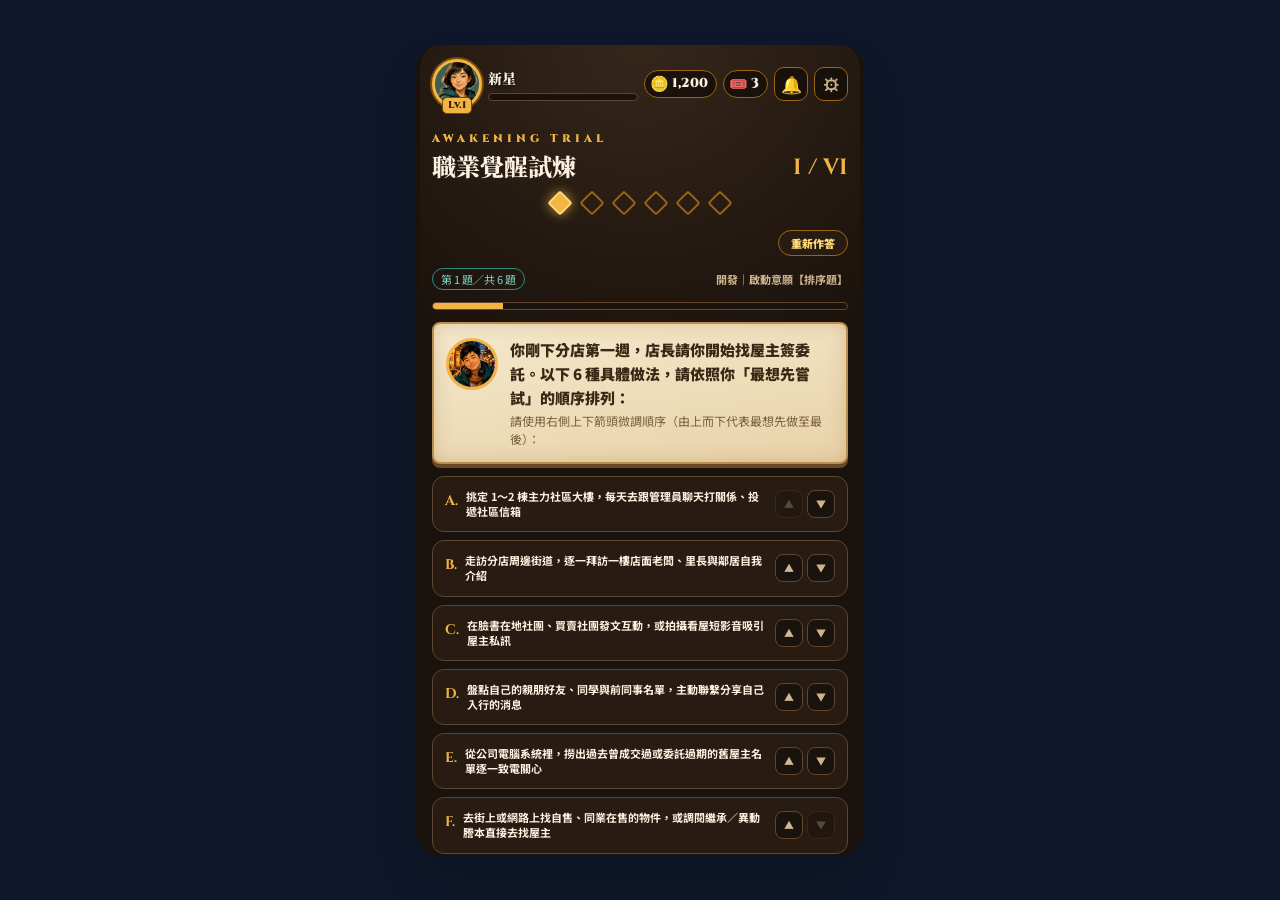
==== commit 42fb513a: "後端需求對應原型：日報改公司系統同步、遊戲內通知、使用與對練紀錄、多新人與區主管、PM 後台 Co-Authored-By: Claude Opus 5.5 <noreply@anthropic.co" ====
--- a/index.html
+++ b/index.html
@@ -10,8 +10,8 @@
 <link rel="stylesheet" href="./formal-local.css?v=51ef784cbb22">
   <link rel="preconnect" href="https://fonts.googleapis.com">
   <link rel="stylesheet" href="https://fonts.googleapis.com/css2?family=Noto+Sans+TC:wght@500;700;900&family=Noto+Serif+TC:wght@700;900&family=Cinzel:wght@700;900&display=swap">
-  <link rel="stylesheet" href="./theme-v4.css?v=v5b8">
-  <link rel="stylesheet" href="./anim-v5.css?v=v5b8">
+  <link rel="stylesheet" href="./theme-v4.css?v=v5c1">
+  <link rel="stylesheet" href="./anim-v5.css?v=v5c1">
 </head>
 <body class="bg-slate-900 font-sans text-slate-900 select-none antialiased min-h-screen flex items-center justify-center p-0 sm:p-2">
 
@@ -1185,15 +1185,17 @@
 <script src="./formal-local.js?v=12210abe8201"></script>
 <script src="./formal-youtube.js?v=6cefe2468e07"></script>
 <script src="./formal-training.js?v=161496be6e14"></script>
-<script src="./v4-adapters.js?v=v5b8"></script>
-<script src="./lobby-v4.js?v=v5b8"></script>
-<script src="./journal-v4.js?v=v5b8"></script>
-<script src="./map-v4.js?v=v5b8"></script>
-<script src="./handbook-v4.js?v=v5b8"></script>
-<script src="./showcase-v4.js?v=v5b8"></script>
-<script src="./academy-v4.js?v=v5b8"></script>
-<script src="./global-v4.js?v=v5b8"></script>
-<script src="./task-verify-v4.js?v=v5b8"></script>
-<script src="./anim-v5.js?v=v5b8"></script>
+<script src="./v4-adapters.js?v=v5c1"></script>
+<script src="./lobby-v4.js?v=v5c1"></script>
+<script src="./journal-v4.js?v=v5c1"></script>
+<script src="./map-v4.js?v=v5c1"></script>
+<script src="./handbook-v4.js?v=v5c1"></script>
+<script src="./showcase-v4.js?v=v5c1"></script>
+<script src="./academy-v4.js?v=v5c2"></script>
+<script src="./global-v4.js?v=v5c1"></script>
+<script src="./content-v4.js?v=v5c1"></script>
+<script src="./task-verify-v4.js?v=v5c1"></script>
+<script src="./notify-v4.js?v=v5c2"></script>
+<script src="./anim-v5.js?v=v5c1"></script>
 </body>
 </html>
--- a/theme-v4.css
+++ b/theme-v4.css
@@ -971,3 +971,41 @@
 /* 測試後台：店長入口醒目 */
 #formal-feature-links .v4-manager-entry { display: block; width: 100%; margin: 4px 0 8px; height: 44px; font-weight: 900; color: var(--v4-gold-btn-text) !important;
   background: linear-gradient(180deg, var(--v4-gold-light), var(--v4-gold)) !important; border-color: #7A4A0C !important; }
+
+/* ---------- 今日日報（新人填寫、店長審核） ---------- */
+.v4-report-card { display: flex; align-items: center; gap: 12px; padding: 12px 14px; border-radius: 12px; border: 2px solid var(--v4-gold-dark); background: var(--v4-wood); color: var(--v4-text); }
+.v4-report-card > div { flex: 1; min-width: 0; }
+.v4-report-card small { display: block; font-size: 10px; letter-spacing: 3px; color: var(--v4-gold); font-weight: 900; }
+.v4-report-card b { font-size: 17px; }
+.v4-report-card p { font-size: 12px; color: var(--v4-muted); margin-top: 2px; }
+.v4-report-card .v4-report-values { color: var(--v4-text); }
+.v4-report-card.is-pending { border-color: var(--v4-gold); }
+.v4-report-card.is-approved { border-color: var(--v4-teal); }
+.v4-report-card.is-returned { border-color: var(--v4-red); }
+.v4-report-card.is-returned p:first-of-type { color: #F0907A; }
+.v4-report-card > button { flex: none; padding: 10px 14px; font-size: 15px; }
+.v4-report-modal { position: fixed; inset: 0; z-index: 150; display: flex; align-items: center; justify-content: center; padding: 16px; background: rgba(10,6,4,.8); }
+.v4-report-modal.hidden { display: none; }
+.v4-report-panel { width: 100%; max-width: 400px; padding: 18px; display: flex; flex-direction: column; gap: 12px; }
+.v4-report-hint { font-size: 12px; color: var(--v4-muted); }
+.v4-report-fields { display: grid; grid-template-columns: 1fr 1fr; gap: 10px; }
+.v4-report-fields label { display: flex; flex-direction: column; gap: 4px; font-size: 12px; color: var(--v4-muted); }
+.v4-report-fields input { height: 42px; border-radius: 10px; padding: 0 10px; font-size: 18px; font-weight: 900; }
+.v4-report-actions { display: flex; gap: 10px; }
+.v4-report-actions button { flex: 1; height: 46px; font-size: 16px; }
+.v4-assign-meta { font-size: 12px; font-weight: 900; color: var(--v4-gold-light) !important; }
+.v4-assign-progress { font-size: 12px; color: var(--v4-teal-light) !important; padding: 6px 0; }
+
+/* ---------- 通知（遊戲內） ---------- */
+.v4-notify-btn { position: relative; flex: none; width: 34px; height: 34px; border-radius: 10px; background: rgba(20,13,8,.78); border: 1.5px solid var(--v4-gold-dark); color: var(--v4-text); font-size: 17px; display: grid; place-items: center; cursor: pointer; }
+.v4-notify-btn i { position: absolute; top: -6px; right: -6px; min-width: 18px; height: 18px; padding: 0 4px; border-radius: 9px; background: var(--v4-red); color: #fff; font-size: 11px; font-style: normal; font-weight: 900; line-height: 18px; text-align: center; }
+.v4-notify-btn i[hidden] { display: none; }
+.v4-notify-panel { max-height: 80vh; }
+.v4-notify-list { list-style: none; margin: 0; padding: 0; display: flex; flex-direction: column; gap: 8px; overflow-y: auto; max-height: 56vh; }
+.v4-notify-list li { display: flex; gap: 10px; padding: 10px 12px; border-radius: 10px; border: 1.5px solid var(--v4-gold-dark); background: rgba(20,13,8,.5); }
+.v4-notify-list li.is-new { border-color: var(--v4-gold); }
+.v4-notify-list li > span { font-size: 18px; }
+.v4-notify-list b { display: block; font-size: 14px; }
+.v4-notify-list p { margin: 2px 0 0; font-size: 12px; color: var(--v4-muted); }
+.v4-notify-list small { font-size: 11px; color: var(--v4-muted); }
+.v4-report-card.is-none { border-color: var(--v4-gold-dark); }
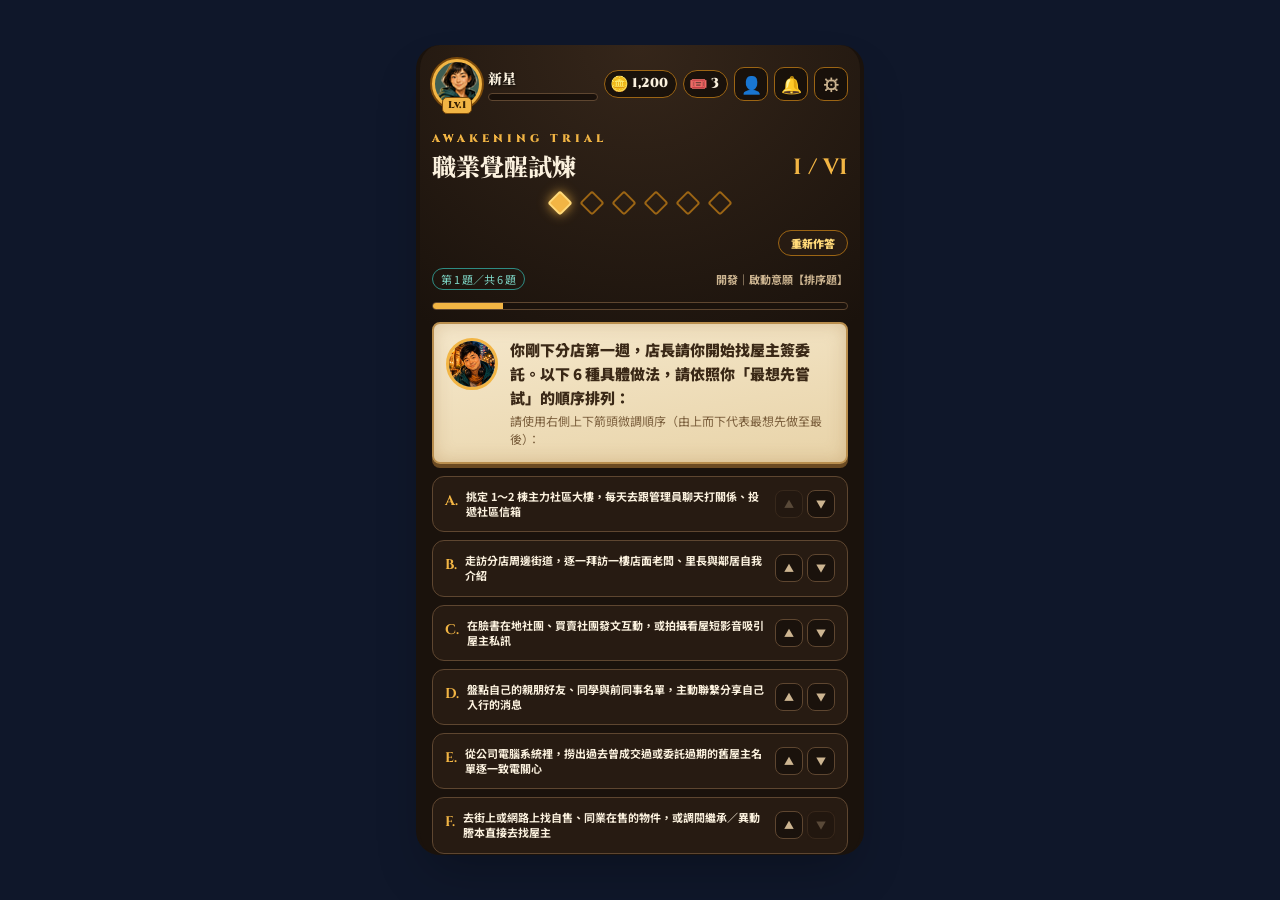
==== commit 43e13fc9: "新人 APP 可切換示範新人（各自存檔）；日報判定改用行程分類（項目／方式／經營行為）；後台精簡（總覽待辦、審核收件匣、新人分頁、指派進階設定、Demo 工具、PM 統計重點指標） 公開版使用示意行程" ====
--- a/index.html
+++ b/index.html
@@ -10,8 +10,8 @@
 <link rel="stylesheet" href="./formal-local.css?v=51ef784cbb22">
   <link rel="preconnect" href="https://fonts.googleapis.com">
   <link rel="stylesheet" href="https://fonts.googleapis.com/css2?family=Noto+Sans+TC:wght@500;700;900&family=Noto+Serif+TC:wght@700;900&family=Cinzel:wght@700;900&display=swap">
-  <link rel="stylesheet" href="./theme-v4.css?v=v5c1">
-  <link rel="stylesheet" href="./anim-v5.css?v=v5c1">
+  <link rel="stylesheet" href="./theme-v4.css?v=v5c3">
+  <link rel="stylesheet" href="./anim-v5.css?v=v5c3">
 </head>
 <body class="bg-slate-900 font-sans text-slate-900 select-none antialiased min-h-screen flex items-center justify-center p-0 sm:p-2">
 
@@ -1185,17 +1185,19 @@
 <script src="./formal-local.js?v=12210abe8201"></script>
 <script src="./formal-youtube.js?v=6cefe2468e07"></script>
 <script src="./formal-training.js?v=161496be6e14"></script>
-<script src="./v4-adapters.js?v=v5c1"></script>
-<script src="./lobby-v4.js?v=v5c1"></script>
-<script src="./journal-v4.js?v=v5c1"></script>
-<script src="./map-v4.js?v=v5c1"></script>
-<script src="./handbook-v4.js?v=v5c1"></script>
-<script src="./showcase-v4.js?v=v5c1"></script>
-<script src="./academy-v4.js?v=v5c2"></script>
-<script src="./global-v4.js?v=v5c1"></script>
-<script src="./content-v4.js?v=v5c1"></script>
-<script src="./task-verify-v4.js?v=v5c1"></script>
-<script src="./notify-v4.js?v=v5c2"></script>
-<script src="./anim-v5.js?v=v5c1"></script>
+<script src="./rookie-v4.js?v=v5c3"></script>
+<script src="./v4-adapters.js?v=v5c3"></script>
+<script src="./lobby-v4.js?v=v5c3"></script>
+<script src="./journal-v4.js?v=v5c3"></script>
+<script src="./map-v4.js?v=v5c3"></script>
+<script src="./handbook-v4.js?v=v5c3"></script>
+<script src="./showcase-v4.js?v=v5c3"></script>
+<script src="./academy-v4.js?v=v5c3"></script>
+<script src="./global-v4.js?v=v5c3"></script>
+<script src="./trip-catalog.local.js" onerror="this.remove()"></script>
+<script src="./content-v4.js?v=c7"></script>
+<script src="./task-verify-v4.js?v=v5c3"></script>
+<script src="./notify-v4.js?v=v5c3"></script>
+<script src="./anim-v5.js?v=v5c3"></script>
 </body>
 </html>
--- a/theme-v4.css
+++ b/theme-v4.css
@@ -1009,3 +1009,5 @@
 .v4-notify-list p { margin: 2px 0 0; font-size: 12px; color: var(--v4-muted); }
 .v4-notify-list small { font-size: 11px; color: var(--v4-muted); }
 .v4-report-card.is-none { border-color: var(--v4-gold-dark); }
+.v4-notify-list li > div { flex: 1; min-width: 0; }
+.v4-rookie-go { flex: none; align-self: center; padding: 6px 12px; font-size: 13px; }
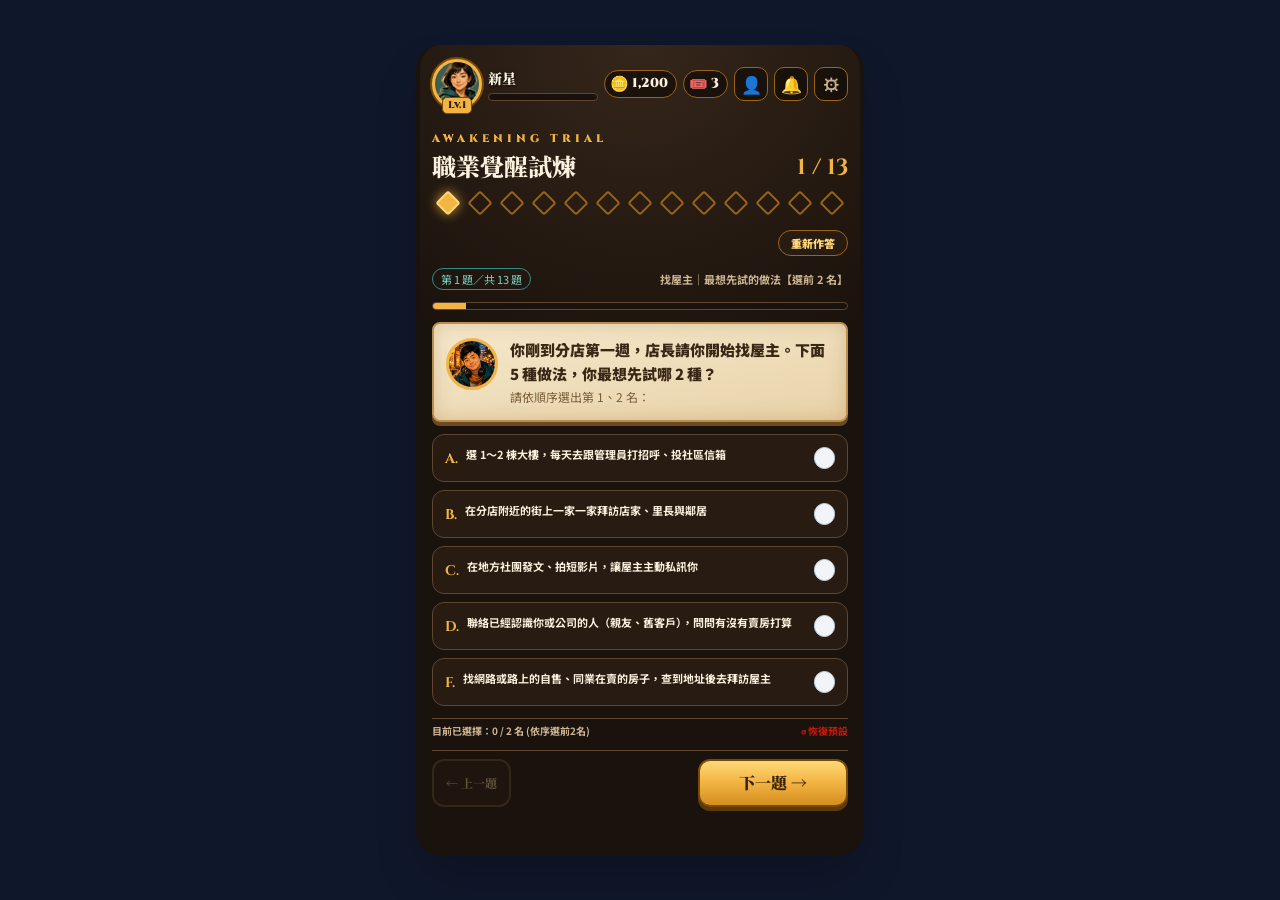
==== commit 74d694e3: "適性測驗改為 11/24 定版：13 題、開發 5 型＋銷售 4 型、5 種職業 - 題目換成定版 13 題（開發 7、銷售 6），新增可複選與「最不想做」扣分題型 - 計分與同分規則依判斷規則 B-" ====
--- a/index.html
+++ b/index.html
@@ -10,8 +10,8 @@
 <link rel="stylesheet" href="./formal-local.css?v=51ef784cbb22">
   <link rel="preconnect" href="https://fonts.googleapis.com">
   <link rel="stylesheet" href="https://fonts.googleapis.com/css2?family=Noto+Sans+TC:wght@500;700;900&family=Noto+Serif+TC:wght@700;900&family=Cinzel:wght@700;900&display=swap">
-  <link rel="stylesheet" href="./theme-v4.css?v=v5c3">
-  <link rel="stylesheet" href="./anim-v5.css?v=v5c3">
+  <link rel="stylesheet" href="./theme-v4.css?v=r1125">
+  <link rel="stylesheet" href="./anim-v5.css?v=r1125">
 </head>
 <body class="bg-slate-900 font-sans text-slate-900 select-none antialiased min-h-screen flex items-center justify-center p-0 sm:p-2">
 
@@ -72,7 +72,7 @@
         <!-- 測驗卡片容器 -->
         <div id="quiz-container" class="bg-white p-3.5 rounded-2xl lego-card space-y-3">
           <div class="flex justify-between items-center text-xs">
-            <span id="quiz-qnum-badge" class="font-pixel text-[9px] bg-lego-blue text-white px-2 py-0.5 rounded">第 1 題／共 6 題</span>
+            <span id="quiz-qnum-badge" class="font-pixel text-[9px] bg-lego-blue text-white px-2 py-0.5 rounded">第 1 題／共 13 題</span>
             <span id="quiz-type-label" class="text-[11px] font-bold text-slate-500">開發｜啟動意願排序題</span>
           </div>
 
@@ -82,7 +82,7 @@
 
           <div>
             <p id="quiz-question-title" class="text-xs font-black text-slate-900 leading-snug">
-              你剛下分店第一週，店長請你開始找屋主簽委託。以下 6 種具體做法，請依照你「最想先嘗試」的順序排列：
+              你剛到分店第一週，店長請你開始找屋主。下面 5 種做法，你最想先試哪 2 種？
             </p>
             <p id="quiz-question-hint" class="text-[10px] text-slate-500 mt-0.5">
               可點擊按鈕右側「▲ / ▼」上下微調，或直接拖曳調整排序。
@@ -151,7 +151,7 @@
                 <span id="rec-sal-dimension" class="text-[8px] bg-blue-100 text-blue-800 px-1 py-0.2 rounded font-bold">人脈關係</span>
               </div>
               <div class="text-xs font-black text-lego-blue mt-0.5 flex items-center gap-1">
-                <span id="rec-sal-icon">🗄️</span> <span id="rec-sal-title" class="truncate">公司既有人脈經營型</span>
+                <span id="rec-sal-icon">🤝</span> <span id="rec-sal-title" class="truncate">人脈經營型</span>
               </div>
               <div id="rec-sal-desc" class="text-[10px] text-slate-600 mt-0.5 leading-snug">針對公司系統資料庫進行名單經營，對歷年已成交舊客、過往帶看未購客做定期回訪、需求喚醒與精準配案。</div>
             </div>
@@ -1168,7 +1168,7 @@
   </div>
   <script src="./character-policy.js?v=abb28819c7b7"></script>
   <script src="./evolution-data.js?v=7134410a7f47"></script>
-  <script src="./app.js?v=49557d34e385"></script>
+  <script src="./app.js?v=r1125"></script>
   <script src="./family.js?v=bf0ee59a3545"></script>
   <script src="./super-sales.js?v=8eeb18e57d8f"></script>
   <script src="./cabinet-carousel.js?v=4f619899df19"></script>
@@ -1179,25 +1179,25 @@
   <script src="./mentor-float.js?v=5b0843a4ec9a"></script>
   <script src="./route-profiles.js?v=b7af34db0ffc"></script>
   <script src="./formal-features.js?v=a3a608a12c19"></script>
-  <script src="./manager-tasks.js?v=26ec1afe2ce0"></script>
+  <script src="./manager-tasks.js?v=r1125"></script>
 <script src="./formal-pages-training.js?v=cb215507bffd"></script>
 <script src="./formal-pages.js?v=d1862fd8eb1a"></script>
-<script src="./formal-local.js?v=12210abe8201"></script>
+<script src="./formal-local.js?v=r1125"></script>
 <script src="./formal-youtube.js?v=6cefe2468e07"></script>
 <script src="./formal-training.js?v=161496be6e14"></script>
-<script src="./rookie-v4.js?v=v5c3"></script>
-<script src="./v4-adapters.js?v=v5c3"></script>
-<script src="./lobby-v4.js?v=v5c3"></script>
-<script src="./journal-v4.js?v=v5c3"></script>
-<script src="./map-v4.js?v=v5c3"></script>
-<script src="./handbook-v4.js?v=v5c3"></script>
-<script src="./showcase-v4.js?v=v5c3"></script>
-<script src="./academy-v4.js?v=v5c3"></script>
-<script src="./global-v4.js?v=v5c3"></script>
+<script src="./rookie-v4.js?v=r1125"></script>
+<script src="./v4-adapters.js?v=r1125"></script>
+<script src="./lobby-v4.js?v=r1125"></script>
+<script src="./journal-v4.js?v=r1125"></script>
+<script src="./map-v4.js?v=r1125"></script>
+<script src="./handbook-v4.js?v=r1125"></script>
+<script src="./showcase-v4.js?v=r1125"></script>
+<script src="./academy-v4.js?v=r1125"></script>
+<script src="./global-v4.js?v=r1125"></script>
 <script src="./trip-catalog.local.js" onerror="this.remove()"></script>
-<script src="./content-v4.js?v=c7"></script>
-<script src="./task-verify-v4.js?v=v5c3"></script>
-<script src="./notify-v4.js?v=v5c3"></script>
-<script src="./anim-v5.js?v=v5c3"></script>
+<script src="./content-v4.js?v=r1125"></script>
+<script src="./task-verify-v4.js?v=r1125"></script>
+<script src="./notify-v4.js?v=r1125"></script>
+<script src="./anim-v5.js?v=r1125"></script>
 </body>
 </html>
--- a/theme-v4.css
+++ b/theme-v4.css
@@ -348,6 +348,7 @@
 .v4-hex.is-target .v4-hex-shape, .v4-hex-shape.is-target { background: var(--v4-gold); color: var(--v4-gold-btn-text); }
 .v4-hex.is-base .v4-hex-shape { background: var(--v4-teal); }
 .v4-hex.is-fog .v4-hex-shape { background: #5F5650; filter: blur(.2px); opacity: .85; }
+.v4-hex.is-browse .v4-hex-shape { background: #8C7B66; opacity: .9; }
 .v4-hex.is-selected .v4-hex-shape { filter: drop-shadow(0 0 6px #fff) brightness(1.08); }
 .v4-hex.is-selected { z-index: 3; }
 .v4-hex-label { font-size: 11px; font-weight: 900; color: var(--v4-parch-text); background: var(--v4-parch); border: 1.5px solid var(--v4-parch-border); border-radius: 5px; padding: 1px 6px; white-space: nowrap; }
@@ -1011,3 +1012,7 @@
 .v4-report-card.is-none { border-color: var(--v4-gold-dark); }
 .v4-notify-list li > div { flex: 1; min-width: 0; }
 .v4-rookie-go { flex: none; align-self: center; padding: 6px 12px; font-size: 13px; }
+
+/* 適性測驗前兩名（11/24 定版） */
+.v4-awaken-rank { margin: 8px 0; padding: 8px 10px; }
+.v4-awaken-rank p { margin: 2px 0; font-size: 11px; line-height: 1.5; color: var(--v4-ink); }
